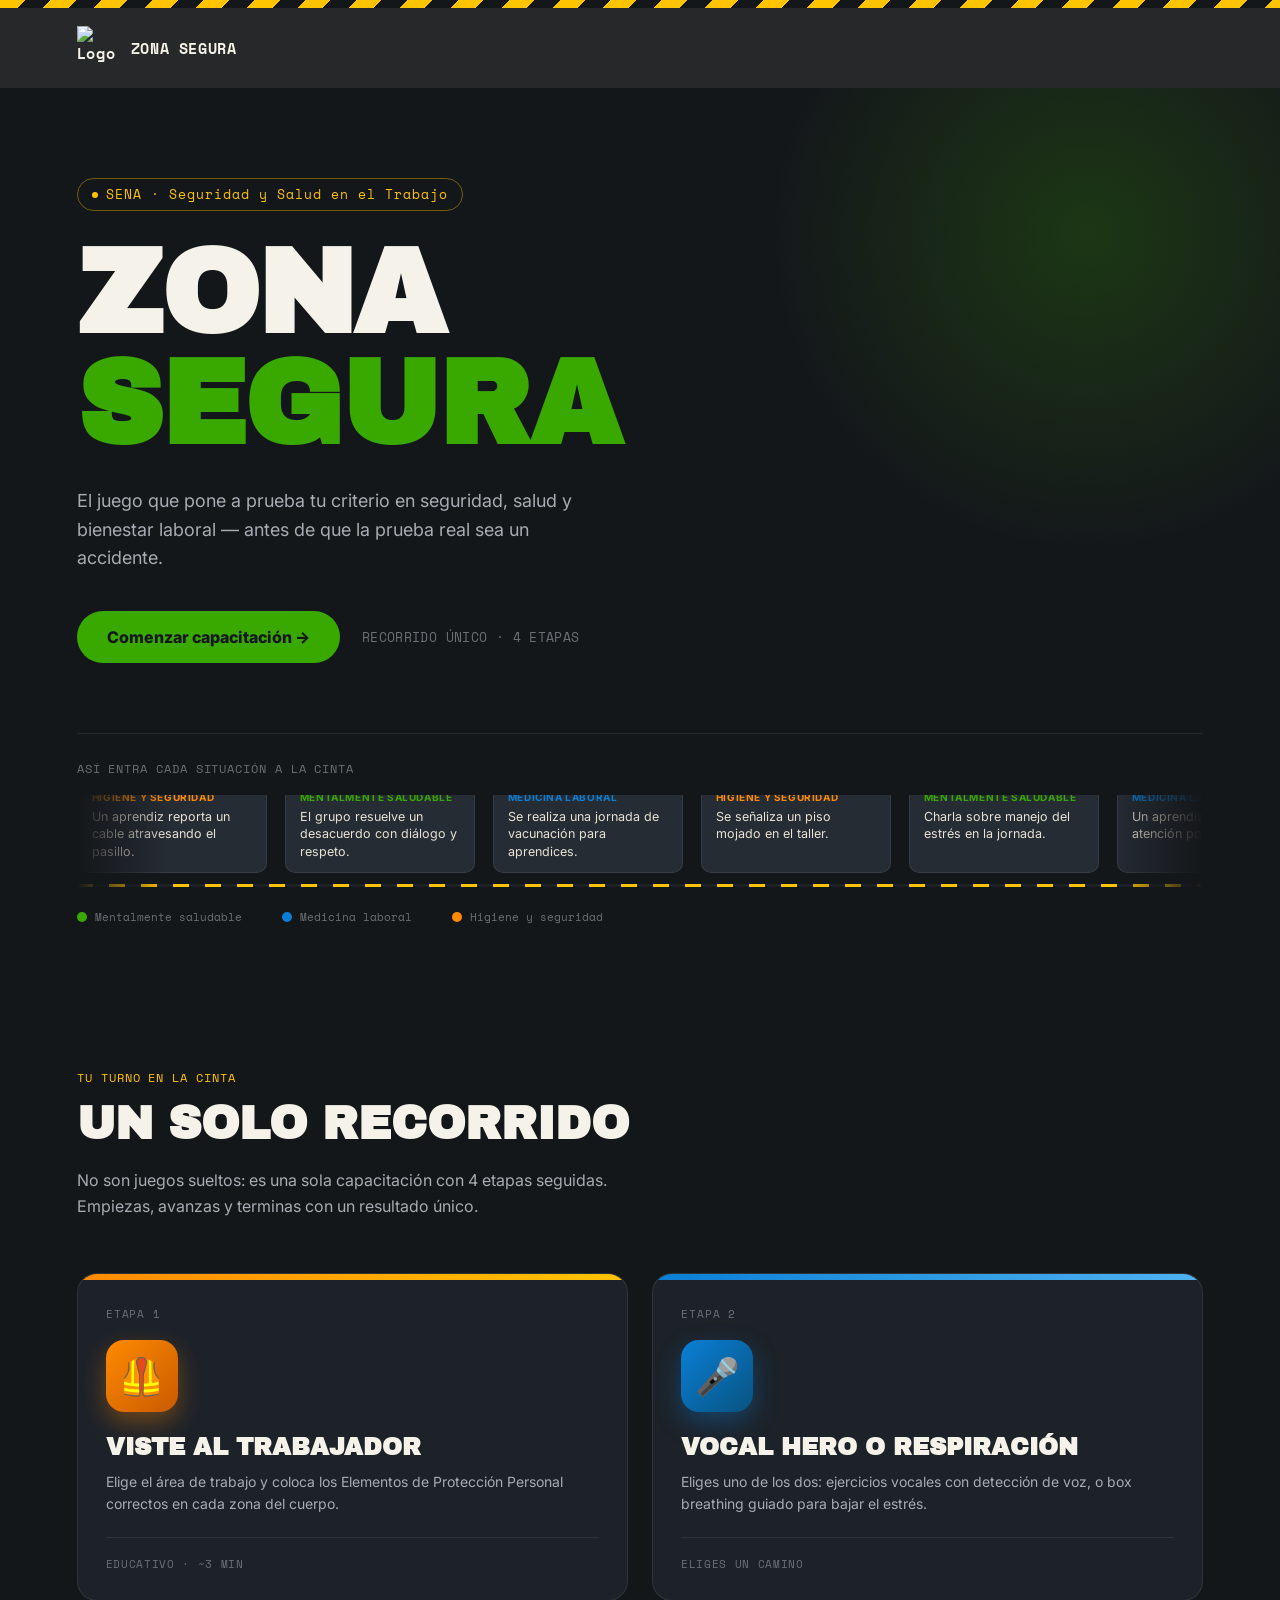
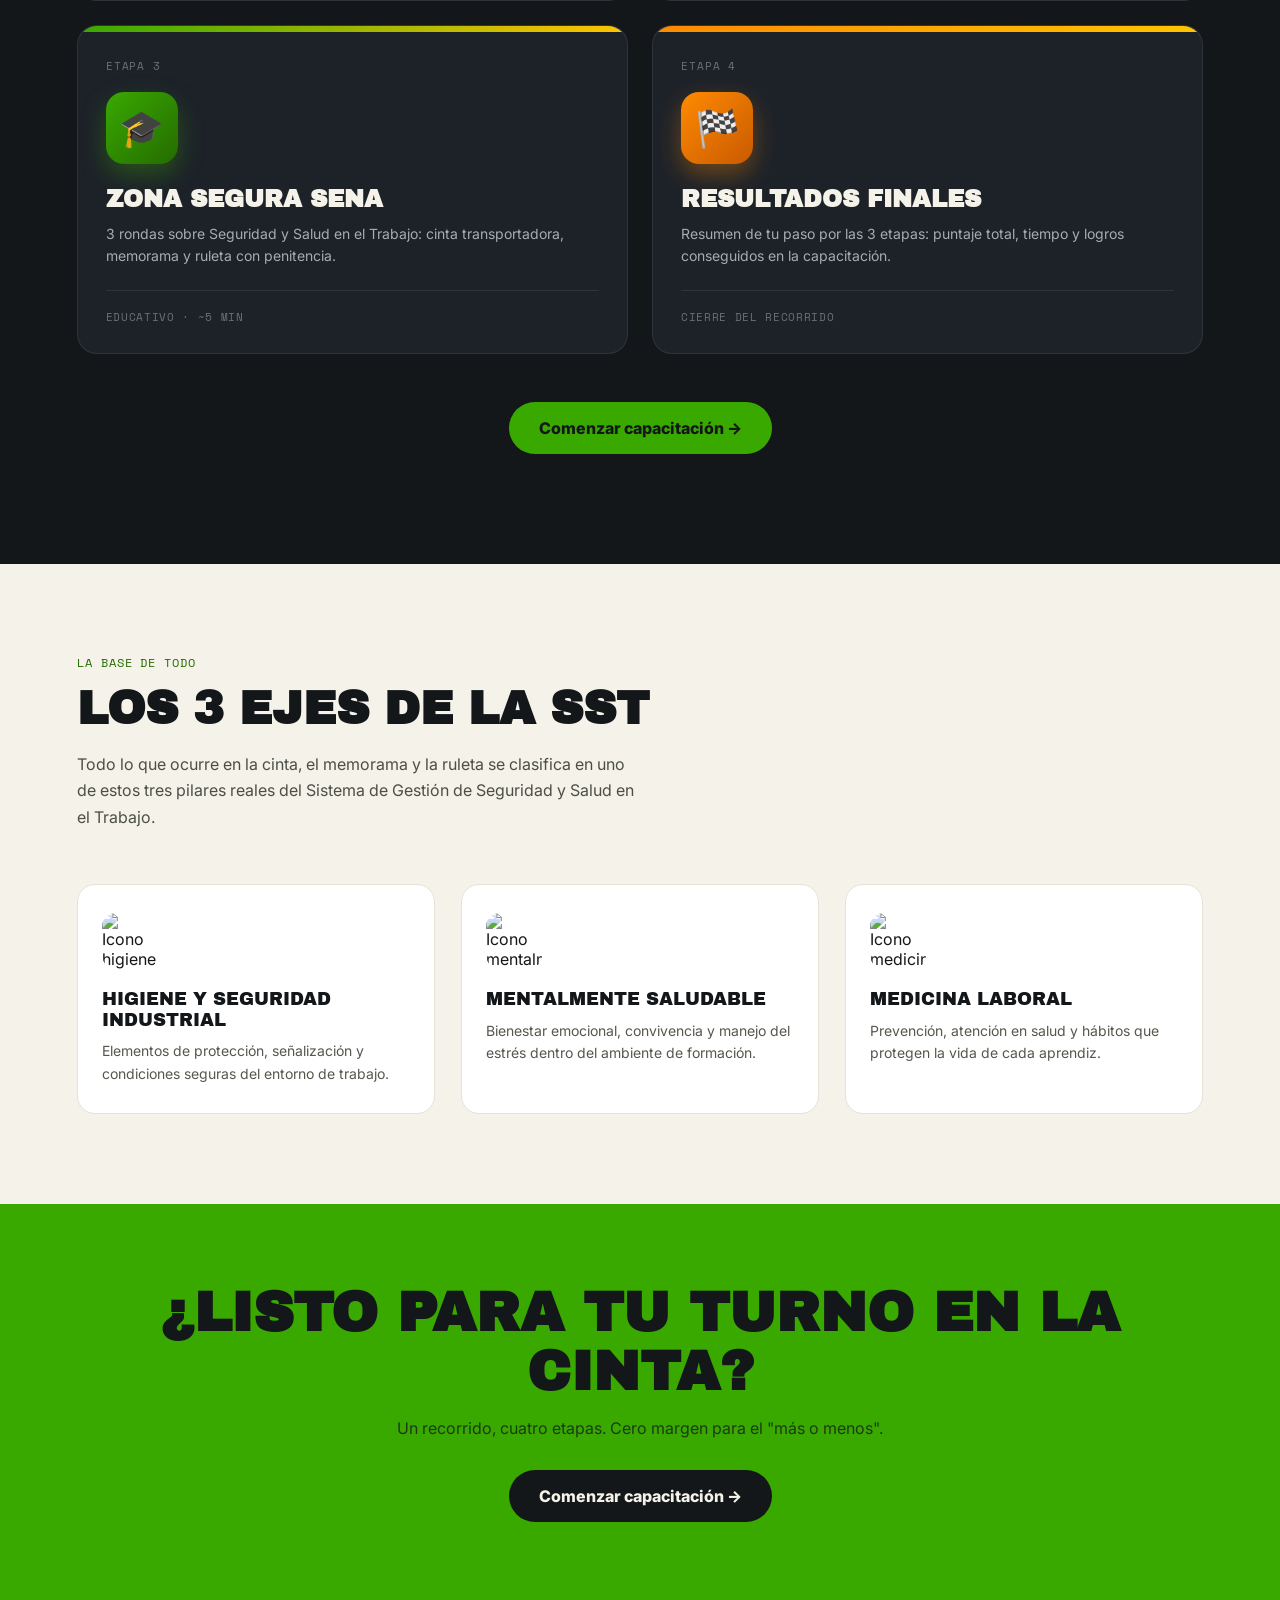
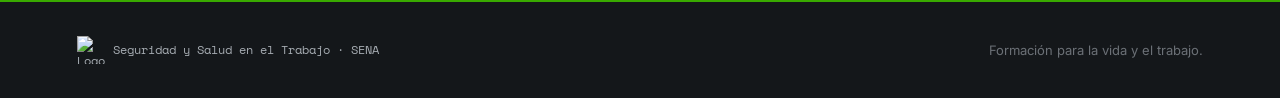
==== index.html @ eb26aae9 "feat: add hybrid SENA design system and main menu entry point" ====
<!DOCTYPE html>
<html lang="es">
<head>
<meta charset="UTF-8">
<meta name="viewport" content="width=device-width, initial-scale=1.0">
<title>Zona Segura · SENA</title>
<link rel="icon" type="image/png" href="assets/images/logo-sena.png" />
<style>
@import url('https://fonts.googleapis.com/css2?family=Archivo+Black&family=Inter:wght@400;500;600;700;800&family=Space+Mono:wght@400;700&display=swap');

:root {
  --ink: #14171A;
  --ink-2: #1D2229;
  --ink-3: #262C34;
  --paper: #F5F2E9;
  --paper-dim: #E7E2D3;
  --green: #39A900;
  --green-dark: #256B00;
  --green-light: #E9F5DC;
  --orange: #FF8A00;
  --blue: #0B7FD6;
  --yellow: #FFC400;
  --text-dim: #A6ACB2;
  --text-dim-2: #6B7076;
}

* { box-sizing: border-box; margin: 0; padding: 0; }

html { scroll-behavior: smooth; }

body {
  font-family: 'Inter', sans-serif;
  background: var(--paper);
  color: var(--ink);
  overflow-x: hidden;
}

a { color: inherit; text-decoration: none; }

.hazard-rule {
  height: 8px;
  width: 100%;
  background: repeating-linear-gradient(135deg, var(--yellow) 0 18px, var(--ink) 18px 36px);
}

/* ---------- NAV ---------- */
.nav {
  position: sticky;
  top: 0;
  z-index: 40;
  display: flex;
  align-items: center;
  justify-content: space-between;
  padding: 18px 6vw;
  background: rgba(20, 23, 26, 0.92);
  backdrop-filter: blur(6px);
}

.nav__brand {
  display: flex;
  align-items: center;
  gap: 10px;
  color: var(--paper);
  font-family: 'Space Mono', monospace;
  font-weight: 700;
  font-size: 15px;
  letter-spacing: 0.04em;
}

.nav__brand svg { width: 26px; height: 26px; flex-shrink: 0; }

.nav__logo {
  width: 44px;
  height: 44px;
  flex-shrink: 0;
  display: block;
  object-fit: contain;
  /* Logo SENA oficial sin fondo: silueta verde con texto "SENA".
     Se distingue por el contraste con el fondo oscuro del nav. */
}

.nav__cta {
  display: inline-flex;
  align-items: center;
  gap: 8px;
  background: var(--green);
  color: var(--ink);
  font-weight: 800;
  font-size: 13px;
  padding: 10px 20px;
  border-radius: 999px;
  letter-spacing: 0.02em;
  transition: transform 0.15s ease, background 0.15s ease;
}

.nav__cta:hover { transform: translateY(-1px); background: #2E9200; }

/* ---------- HERO ---------- */
.hero {
  position: relative;
  background: var(--ink);
  color: var(--paper);
  padding: 90px 6vw 0;
  overflow: hidden;
}

.hero__bg-glow {
  position: absolute;
  top: -20%;
  right: -10%;
  width: 640px;
  height: 640px;
  border-radius: 50%;
  background: radial-gradient(circle, rgba(57, 169, 0, 0.22) 0%, rgba(57, 169, 0, 0) 70%);
  pointer-events: none;
}

.hero__eyebrow {
  display: inline-flex;
  align-items: center;
  gap: 8px;
  font-family: 'Space Mono', monospace;
  font-size: 12.5px;
  letter-spacing: 0.08em;
  color: var(--yellow);
  border: 1px solid rgba(255, 196, 0, 0.4);
  padding: 6px 14px;
  border-radius: 999px;
  margin-bottom: 28px;
}

.hero__eyebrow span.dot {
  width: 6px;
  height: 6px;
  border-radius: 50%;
  background: var(--yellow);
  display: inline-block;
}

.hero__title {
  font-family: 'Archivo Black', sans-serif;
  font-size: clamp(52px, 10vw, 118px);
  line-height: 0.94;
  letter-spacing: -0.01em;
  text-transform: uppercase;
  max-width: 900px;
}

.hero__title .accent { color: var(--green); }

.hero__subtitle {
  margin-top: 26px;
  max-width: 540px;
  font-size: 18px;
  line-height: 1.6;
  color: var(--text-dim);
}

.hero__actions {
  margin-top: 38px;
  display: flex;
  align-items: center;
  gap: 22px;
  flex-wrap: wrap;
}

.btn-primary {
  display: inline-flex;
  align-items: center;
  gap: 10px;
  background: var(--green);
  color: var(--ink);
  font-weight: 800;
  font-size: 16px;
  padding: 16px 30px;
  border-radius: 999px;
  transition: transform 0.15s ease, box-shadow 0.15s ease;
}

.btn-primary:hover { transform: translateY(-2px); box-shadow: 0 12px 26px rgba(57, 169, 0, 0.35); }

.hero__meta {
  font-family: 'Space Mono', monospace;
  font-size: 12.5px;
  color: var(--text-dim-2);
  letter-spacing: 0.03em;
}

/* ---------- CINTA DEMO (elemento firma) ---------- */
.belt-demo {
  position: relative;
  margin-top: 70px;
  padding: 26px 0 0;
  border-top: 1px solid rgba(255, 255, 255, 0.08);
}

.belt-demo__label {
  font-family: 'Space Mono', monospace;
  font-size: 11.5px;
  letter-spacing: 0.08em;
  color: var(--text-dim-2);
  text-transform: uppercase;
  margin-bottom: 18px;
}

.belt-demo__track {
  position: relative;
  height: 92px;
  overflow: hidden;
  -webkit-mask-image: linear-gradient(90deg, transparent 0, #000 8%, #000 92%, transparent 100%);
  mask-image: linear-gradient(90deg, transparent 0, #000 8%, #000 92%, transparent 100%);
}

.belt-demo__rail {
  position: absolute;
  bottom: 0;
  left: 0;
  width: 100%;
  height: 3px;
  background: repeating-linear-gradient(90deg, var(--yellow) 0 16px, var(--ink-2) 16px 32px);
}

.belt-demo__items {
  display: flex;
  gap: 18px;
  position: absolute;
  bottom: 14px;
  left: 0;
  animation: belt-scroll 14s linear infinite;
}

.belt-demo__card {
  flex-shrink: 0;
  width: 190px;
  background: var(--ink-3);
  border: 1px solid rgba(255, 255, 255, 0.08);
  border-radius: 10px;
  padding: 12px 14px;
  font-size: 12.5px;
  line-height: 1.4;
  color: var(--paper-dim);
}

.belt-demo__card b { display: block; font-size: 10px; letter-spacing: 0.06em; text-transform: uppercase; margin-bottom: 4px; }
.belt-demo__card.tag-green b { color: var(--green); }
.belt-demo__card.tag-orange b { color: var(--orange); }
.belt-demo__card.tag-blue b { color: var(--blue); }

@keyframes belt-scroll {
  from { transform: translateX(0); }
  to { transform: translateX(-50%); }
}

.belt-demo__bins {
  display: flex;
  gap: 40px;
  margin-top: 22px;
  padding-bottom: 34px;
}

.belt-demo__bin {
  display: flex;
  align-items: center;
  gap: 8px;
  font-family: 'Space Mono', monospace;
  font-size: 11px;
  color: var(--text-dim-2);
}

.belt-demo__bin i {
  width: 10px;
  height: 10px;
  border-radius: 50%;
  display: inline-block;
}

.belt-demo__bin.g i { background: var(--green); }
.belt-demo__bin.o i { background: var(--orange); }
.belt-demo__bin.b i { background: var(--blue); }

@media (prefers-reduced-motion: reduce) {
  .belt-demo__items { animation: none; }
}

/* ---------- SECCIONES ---------- */
section { padding: 90px 6vw; }

.section__eyebrow {
  font-family: 'Space Mono', monospace;
  font-size: 12px;
  letter-spacing: 0.08em;
  text-transform: uppercase;
  color: var(--green-dark);
  margin-bottom: 14px;
}

.section__title {
  font-family: 'Archivo Black', sans-serif;
  font-size: clamp(30px, 4.5vw, 46px);
  line-height: 1.05;
  max-width: 720px;
  text-transform: uppercase;
}

.section__subtitle {
  margin-top: 18px;
  max-width: 560px;
  font-size: 16px;
  line-height: 1.65;
  color: #4B4F45;
}

/* ============================================
   SECCIÓN DE JUGAR — Selección de módulo
   ============================================ */
.play-section {
  background: var(--ink);
  color: var(--paper);
  padding-top: 110px;
  padding-bottom: 110px;
}

.play-section .section__eyebrow { color: var(--yellow); }
.play-section .section__title { color: var(--paper); }
.play-section .section__subtitle { color: var(--text-dim); }

.play-grid {
  margin-top: 54px;
  display: grid;
  grid-template-columns: repeat(2, minmax(0, 1fr));
  gap: 24px;
}

.play-grid .game-tile { cursor: default; }

.play-section__cta {
  margin-top: 48px;
  display: flex;
  justify-content: center;
}

.game-tile {
  position: relative;
  display: flex;
  flex-direction: column;
  background: var(--ink-2);
  border: 1px solid rgba(255, 255, 255, 0.08);
  border-radius: 20px;
  padding: 32px 28px 28px;
  text-decoration: none;
  color: inherit;
  transition: transform 0.2s ease, border-color 0.2s ease, box-shadow 0.2s ease;
  overflow: hidden;
  min-height: 320px;
}

.game-tile::before {
  content: '';
  position: absolute;
  top: 0; left: 0; right: 0;
  height: 6px;
}

.game-tile.is-primary::before { background: linear-gradient(90deg, var(--green), var(--yellow)); }
.game-tile.is-blue::before   { background: linear-gradient(90deg, var(--blue), #4FB3F0); }
.game-tile.is-orange::before { background: linear-gradient(90deg, var(--orange), var(--yellow)); }

.game-tile:hover {
  transform: translateY(-6px);
  box-shadow: 0 18px 40px rgba(0, 0, 0, 0.45);
}

.game-tile.is-primary:hover { border-color: var(--green); }
.game-tile.is-blue:hover   { border-color: var(--blue); }
.game-tile.is-orange:hover { border-color: var(--orange); }

.game-tile__num {
  font-family: 'Space Mono', monospace;
  font-size: 11px;
  color: var(--text-dim-2);
  letter-spacing: 0.08em;
  text-transform: uppercase;
}

.game-tile__icon {
  width: 72px;
  height: 72px;
  border-radius: 18px;
  display: flex;
  align-items: center;
  justify-content: center;
  font-size: 36px;
  margin: 18px 0 22px;
  box-shadow: 0 10px 24px rgba(0, 0, 0, 0.35);
}

.game-tile.is-primary .game-tile__icon {
  background: linear-gradient(135deg, var(--green), var(--green-dark));
  box-shadow: 0 10px 24px rgba(57, 169, 0, 0.35);
}

.game-tile.is-blue .game-tile__icon {
  background: linear-gradient(135deg, var(--blue), #085380);
  box-shadow: 0 10px 24px rgba(11, 127, 214, 0.35);
}

.game-tile.is-orange .game-tile__icon {
  background: linear-gradient(135deg, var(--orange), #C95A00);
  box-shadow: 0 10px 24px rgba(255, 138, 0, 0.35);
}

.game-tile__title {
  font-family: 'Archivo Black', sans-serif;
  font-size: 24px;
  text-transform: uppercase;
  line-height: 1.1;
  margin-bottom: 10px;
  color: var(--paper);
}

.game-tile__text {
  font-size: 14px;
  line-height: 1.6;
  color: var(--text-dim);
  flex: 1;
}

.game-tile__footer {
  display: flex;
  align-items: center;
  justify-content: space-between;
  margin-top: 22px;
  padding-top: 18px;
  border-top: 1px solid rgba(255, 255, 255, 0.08);
}

.game-tile__tag {
  font-family: 'Space Mono', monospace;
  font-size: 11px;
  color: var(--text-dim-2);
  letter-spacing: 0.06em;
  text-transform: uppercase;
}

.game-tile__cta {
  display: inline-flex;
  align-items: center;
  gap: 6px;
  font-family: 'Space Mono', monospace;
  font-size: 12px;
  font-weight: 700;
  letter-spacing: 0.04em;
  padding: 8px 14px;
  border-radius: 999px;
  border: 1px solid;
  transition: gap 0.15s ease, background 0.15s ease, color 0.15s ease;
}

.game-tile.is-primary .game-tile__cta { color: var(--green); border-color: var(--green); }
.game-tile.is-blue   .game-tile__cta { color: var(--blue);  border-color: var(--blue); }
.game-tile.is-orange .game-tile__cta { color: var(--orange); border-color: var(--orange); }

.game-tile.is-primary:hover .game-tile__cta { background: var(--green); color: var(--ink); gap: 10px; }
.game-tile.is-blue:hover   .game-tile__cta { background: var(--blue);  color: var(--paper); gap: 10px; }
.game-tile.is-orange:hover .game-tile__cta { background: var(--orange); color: var(--ink); gap: 10px; }

/* ---------- EJES (paper bg) ---------- */
.pillars {
  background: var(--paper);
}

.pillars__grid {
  margin-top: 54px;
  display: grid;
  grid-template-columns: repeat(3, 1fr);
  gap: 26px;
}

.pillar-card {
  background: #fff;
  border: 1px solid var(--paper-dim);
  border-radius: 18px;
  padding: 28px 24px;
  text-align: left;
}

.pillar-card img {
  width: 56px;
  height: 56px;
  border-radius: 14px;
  display: block;
  margin-bottom: 20px;
}

.pillar-card__title {
  font-family: 'Archivo Black', sans-serif;
  font-size: 18px;
  text-transform: uppercase;
  line-height: 1.15;
  margin-bottom: 10px;
}

.pillar-card__text {
  font-size: 14px;
  line-height: 1.6;
  color: #55584D;
}

/* ---------- CTA BAND ---------- */
.cta-band {
  background: var(--green);
  color: var(--ink);
  padding: 80px 6vw;
  text-align: center;
}

.cta-band__title {
  font-family: 'Archivo Black', sans-serif;
  font-size: clamp(32px, 6vw, 56px);
  text-transform: uppercase;
  line-height: 1.05;
}

.cta-band__subtitle {
  margin-top: 16px;
  font-size: 16px;
  color: rgba(20, 23, 26, 0.75);
}

.cta-band .btn-primary {
  margin-top: 32px;
  background: var(--ink);
  color: var(--paper);
}

.cta-band .btn-primary:hover { box-shadow: 0 12px 26px rgba(20, 23, 26, 0.35); }

/* ---------- FOOTER ---------- */
.footer {
  background: var(--ink);
  color: var(--text-dim-2);
  padding: 34px 6vw;
  display: flex;
  align-items: center;
  justify-content: space-between;
  font-size: 13px;
  flex-wrap: wrap;
  gap: 12px;
}

.footer__brand {
  display: flex;
  align-items: center;
  gap: 8px;
  color: var(--text-dim);
  font-family: 'Space Mono', monospace;
  font-size: 12px;
}

.footer__brand svg { width: 18px; height: 18px; }

.footer__logo {
  width: 28px;
  height: 28px;
  flex-shrink: 0;
  display: block;
  object-fit: contain;
}

/* ---------- RESPONSIVE ---------- */
@media (max-width: 880px) {
  .play-grid { grid-template-columns: 1fr; }
  .pillars__grid { grid-template-columns: 1fr; }
  .hero { padding-top: 70px; }
  section { padding: 64px 6vw; }
  .play-section { padding-top: 70px; padding-bottom: 70px; }
  .game-tile { min-height: 0; }
}
</style>
</head>
<body>

<div class="hazard-rule"></div>

<nav class="nav">
  <div class="nav__brand">
    <img src="assets/images/logo-sena.png" alt="Logo SENA" class="nav__logo" />
    ZONA SEGURA
  </div>
</nav>

<header class="hero">
  <div class="hero__bg-glow"></div>
  <span class="hero__eyebrow"><span class="dot"></span>SENA · Seguridad y Salud en el Trabajo</span>
  <h1 class="hero__title">Zona<br><span class="accent">Segura</span></h1>
  <p class="hero__subtitle">
    El juego que pone a prueba tu criterio en seguridad, salud y bienestar laboral —
    antes de que la prueba real sea un accidente.
  </p>
  <div class="hero__actions">
    <a class="btn-primary" href="games/introduccion.html">Comenzar capacitación →</a>
    <span class="hero__meta">RECORRIDO ÚNICO · 4 ETAPAS</span>
  </div>

  <div class="belt-demo">
    <p class="belt-demo__label">Así entra cada situación a la cinta</p>
    <div class="belt-demo__track">
      <div class="belt-demo__rail"></div>
      <div class="belt-demo__items">
        <div class="belt-demo__card tag-orange"><b>Higiene y seguridad</b>Un aprendiz reporta un cable atravesando el pasillo.</div>
        <div class="belt-demo__card tag-green"><b>Mentalmente saludable</b>El grupo resuelve un desacuerdo con diálogo y respeto.</div>
        <div class="belt-demo__card tag-blue"><b>Medicina laboral</b>Se realiza una jornada de vacunación para aprendices.</div>
        <div class="belt-demo__card tag-orange"><b>Higiene y seguridad</b>Se señaliza un piso mojado en el taller.</div>
        <div class="belt-demo__card tag-green"><b>Mentalmente saludable</b>Charla sobre manejo del estrés en la jornada.</div>
        <div class="belt-demo__card tag-blue"><b>Medicina laboral</b>Un aprendiz recibe atención por un malestar.</div>
        <div class="belt-demo__card tag-orange"><b>Higiene y seguridad</b>Un aprendiz reporta un cable atravesando el pasillo.</div>
        <div class="belt-demo__card tag-green"><b>Mentalmente saludable</b>El grupo resuelve un desacuerdo con diálogo y respeto.</div>
        <div class="belt-demo__card tag-blue"><b>Medicina laboral</b>Se realiza una jornada de vacunación para aprendices.</div>
        <div class="belt-demo__card tag-orange"><b>Higiene y seguridad</b>Se señaliza un piso mojado en el taller.</div>
        <div class="belt-demo__card tag-green"><b>Mentalmente saludable</b>Charla sobre manejo del estrés en la jornada.</div>
        <div class="belt-demo__card tag-blue"><b>Medicina laboral</b>Un aprendiz recibe atención por un malestar.</div>
      </div>
    </div>
    <div class="belt-demo__bins">
      <span class="belt-demo__bin g"><i></i>Mentalmente saludable</span>
      <span class="belt-demo__bin b"><i></i>Medicina laboral</span>
      <span class="belt-demo__bin o"><i></i>Higiene y seguridad</span>
    </div>
  </div>
</header>

<!-- ============================================
     SECCIÓN DE JUGAR — Selección de módulo
     ============================================ -->
<section class="play-section" id="jugar">
  <p class="section__eyebrow">Tu turno en la cinta</p>
  <h2 class="section__title">Un solo recorrido</h2>
  <p class="section__subtitle">
    No son juegos sueltos: es una sola capacitación con 4 etapas seguidas. Empiezas, avanzas y terminas con un resultado único.
  </p>

  <div class="play-grid">
    <div class="game-tile is-orange">
      <span class="game-tile__num">ETAPA 1</span>
      <div class="game-tile__icon" aria-hidden="true">🦺</div>
      <h3 class="game-tile__title">Viste al Trabajador</h3>
      <p class="game-tile__text">Elige el área de trabajo y coloca los Elementos de Protección Personal correctos en cada zona del cuerpo.</p>
      <div class="game-tile__footer">
        <span class="game-tile__tag">Educativo · ~3 min</span>
      </div>
    </div>

    <div class="game-tile is-blue">
      <span class="game-tile__num">ETAPA 2</span>
      <div class="game-tile__icon" aria-hidden="true">🎤</div>
      <h3 class="game-tile__title">Vocal Hero o Respiración</h3>
      <p class="game-tile__text">Eliges uno de los dos: ejercicios vocales con detección de voz, o box breathing guiado para bajar el estrés.</p>
      <div class="game-tile__footer">
        <span class="game-tile__tag">Eliges un camino</span>
      </div>
    </div>

    <div class="game-tile is-primary">
      <span class="game-tile__num">ETAPA 3</span>
      <div class="game-tile__icon" aria-hidden="true">🎓</div>
      <h3 class="game-tile__title">Zona Segura SENA</h3>
      <p class="game-tile__text">3 rondas sobre Seguridad y Salud en el Trabajo: cinta transportadora, memorama y ruleta con penitencia.</p>
      <div class="game-tile__footer">
        <span class="game-tile__tag">Educativo · ~5 min</span>
      </div>
    </div>

    <div class="game-tile is-orange">
      <span class="game-tile__num">ETAPA 4</span>
      <div class="game-tile__icon" aria-hidden="true">🏁</div>
      <h3 class="game-tile__title">Resultados finales</h3>
      <p class="game-tile__text">Resumen de tu paso por las 3 etapas: puntaje total, tiempo y logros conseguidos en la capacitación.</p>
      <div class="game-tile__footer">
        <span class="game-tile__tag">Cierre del recorrido</span>
      </div>
    </div>
  </div>

  <div class="play-section__cta">
    <a class="btn-primary" href="games/introduccion.html">Comenzar capacitación →</a>
  </div>
</section>

<section class="pillars">
  <p class="section__eyebrow">La base de todo</p>
  <h2 class="section__title">Los 3 ejes de la SST</h2>
  <p class="section__subtitle">Todo lo que ocurre en la cinta, el memorama y la ruleta se clasifica en uno de estos tres pilares reales del Sistema de Gestión de Seguridad y Salud en el Trabajo.</p>

  <div class="pillars__grid">
    <div class="pillar-card">
      <img src="assets/images/eje-higiene.png" alt="Icono higiene y seguridad industrial" />
      <p class="pillar-card__title">Higiene y seguridad industrial</p>
      <p class="pillar-card__text">Elementos de protección, señalización y condiciones seguras del entorno de trabajo.</p>
    </div>
    <div class="pillar-card">
      <img src="assets/images/eje-mental.png" alt="Icono mentalmente saludable" />
      <p class="pillar-card__title">Mentalmente saludable</p>
      <p class="pillar-card__text">Bienestar emocional, convivencia y manejo del estrés dentro del ambiente de formación.</p>
    </div>
    <div class="pillar-card">
      <img src="assets/images/eje-medicina.png" alt="Icono medicina laboral" />
      <p class="pillar-card__title">Medicina laboral</p>
      <p class="pillar-card__text">Prevención, atención en salud y hábitos que protegen la vida de cada aprendiz.</p>
    </div>
  </div>
</section>

<section class="cta-band">
  <h2 class="cta-band__title">¿Listo para tu turno en la cinta?</h2>
  <p class="cta-band__subtitle">Un recorrido, cuatro etapas. Cero margen para el "más o menos".</p>
  <a class="btn-primary" href="games/introduccion.html">Comenzar capacitación →</a>
</section>

<footer class="footer">
  <span class="footer__brand">
    <img src="assets/images/logo-sena.png" alt="Logo SENA" class="footer__logo" />
    Seguridad y Salud en el Trabajo · SENA
  </span>
  <span>Formación para la vida y el trabajo.</span>
</footer>

</body>
</html>
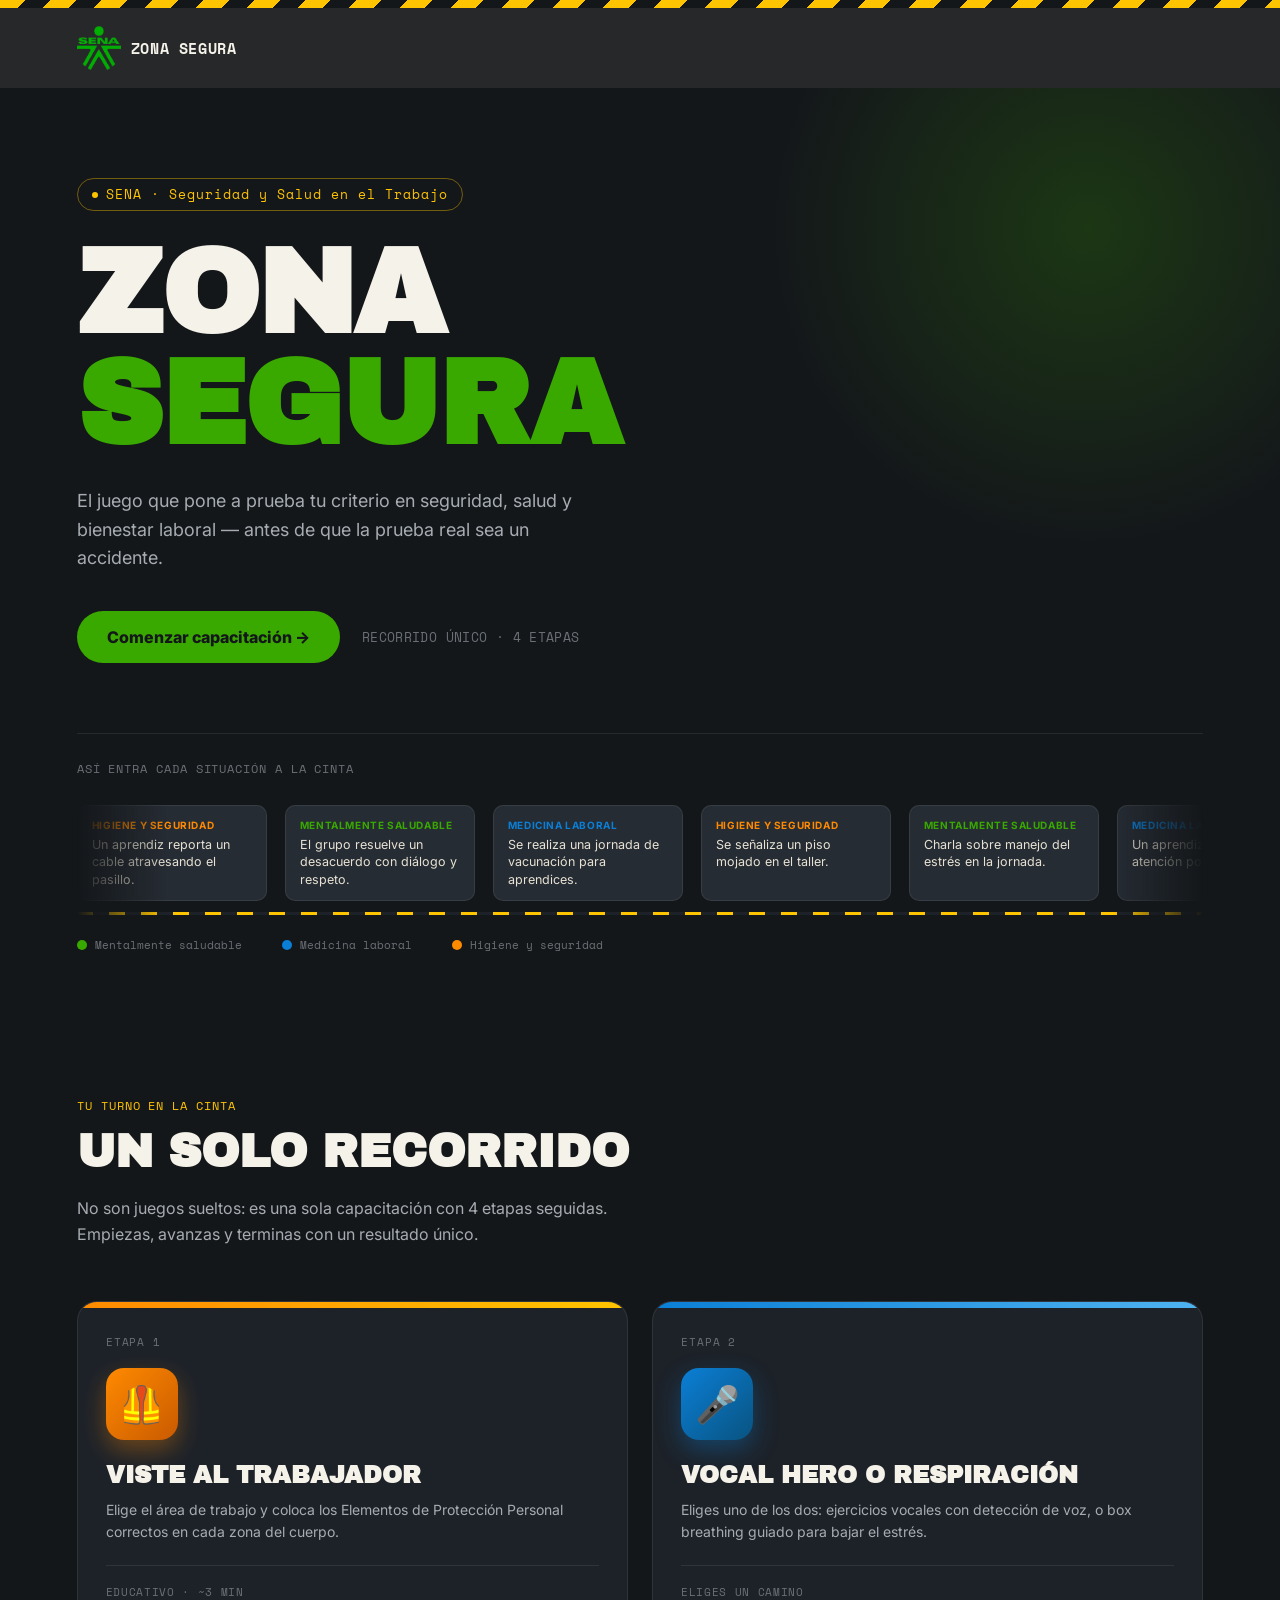
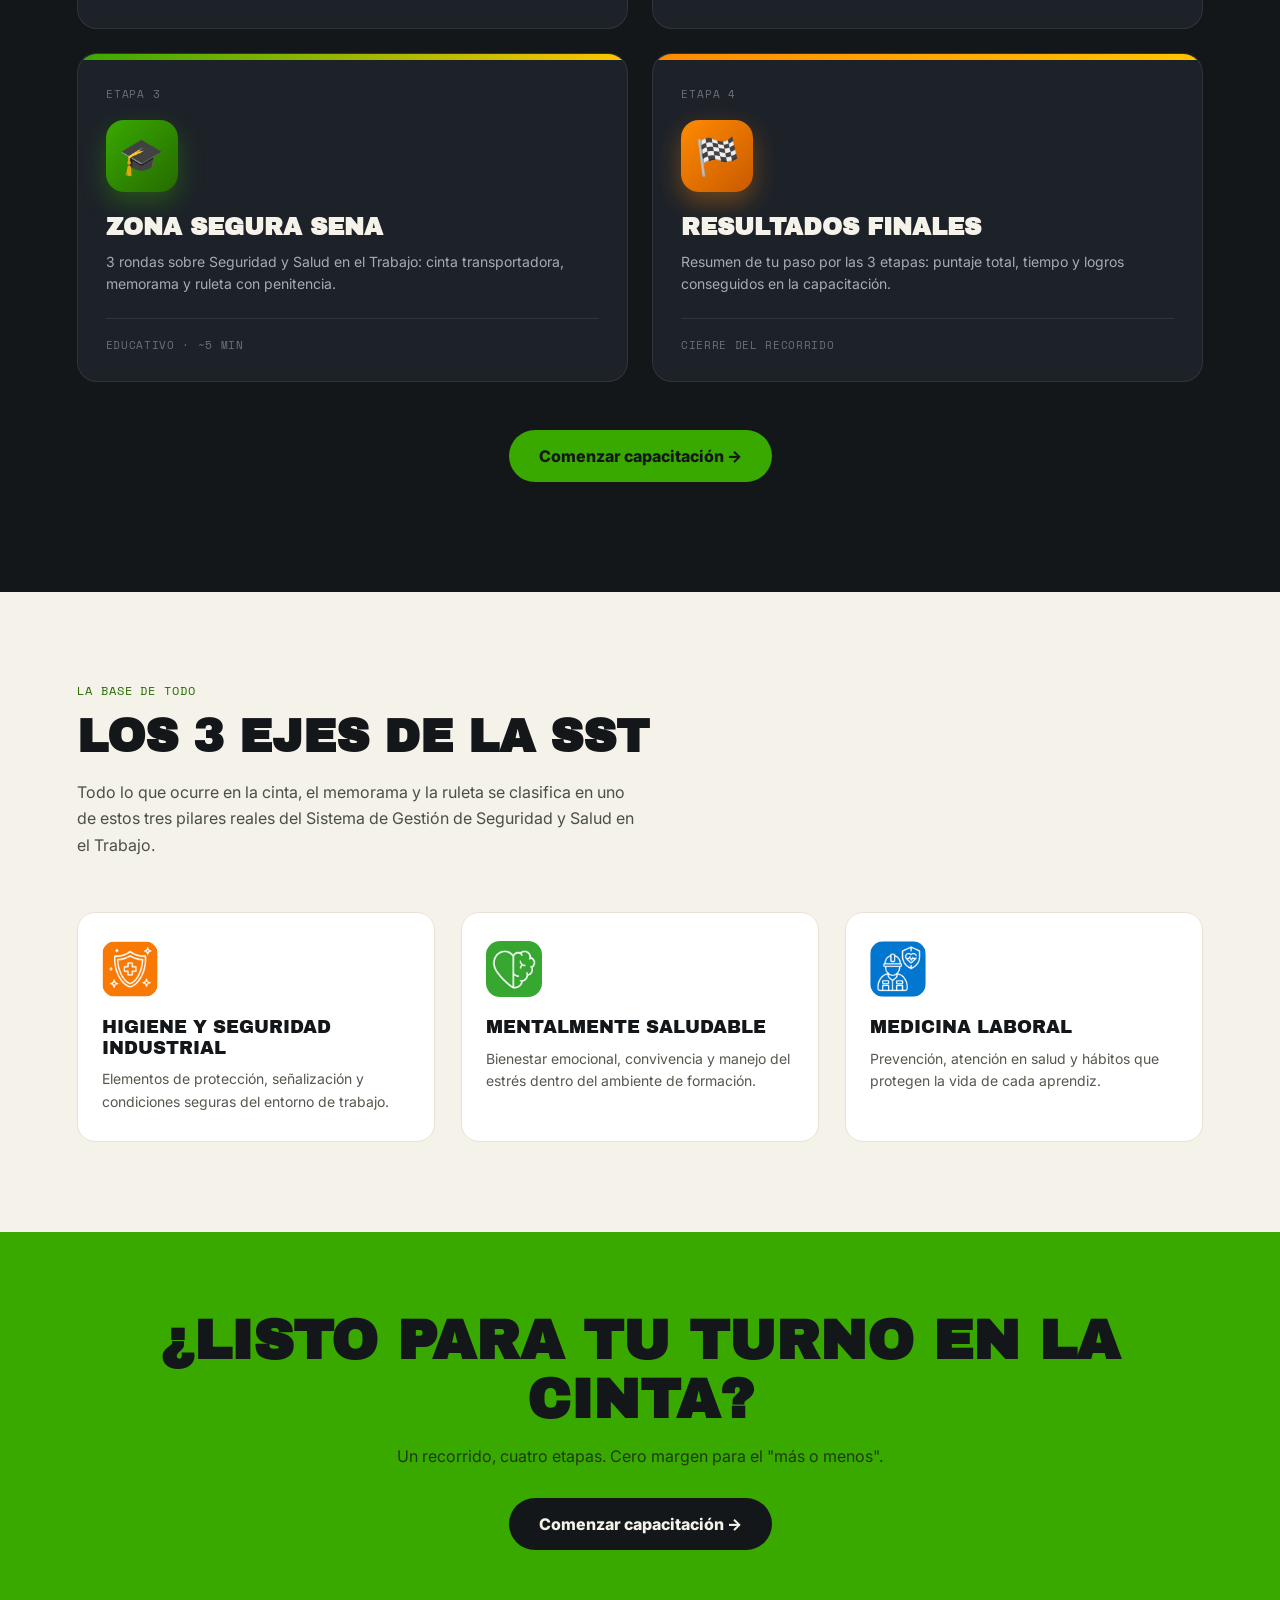
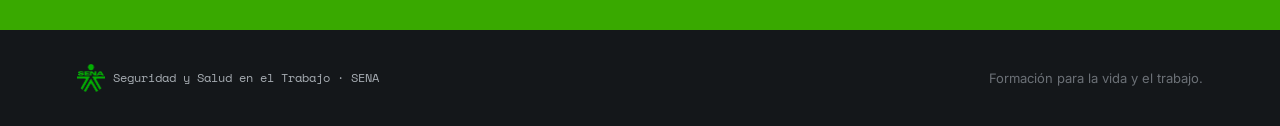
==== commit 00f3a2d8: "fix: prevent belt-demo cards from clipping at top The .belt-demo__track was 92px tall with overflow:" ====
--- a/index.html
+++ b/index.html
@@ -205,7 +205,7 @@
 
 .belt-demo__track {
   position: relative;
-  height: 92px;
+  height: 120px;
   overflow: hidden;
   -webkit-mask-image: linear-gradient(90deg, transparent 0, #000 8%, #000 92%, transparent 100%);
   mask-image: linear-gradient(90deg, transparent 0, #000 8%, #000 92%, transparent 100%);
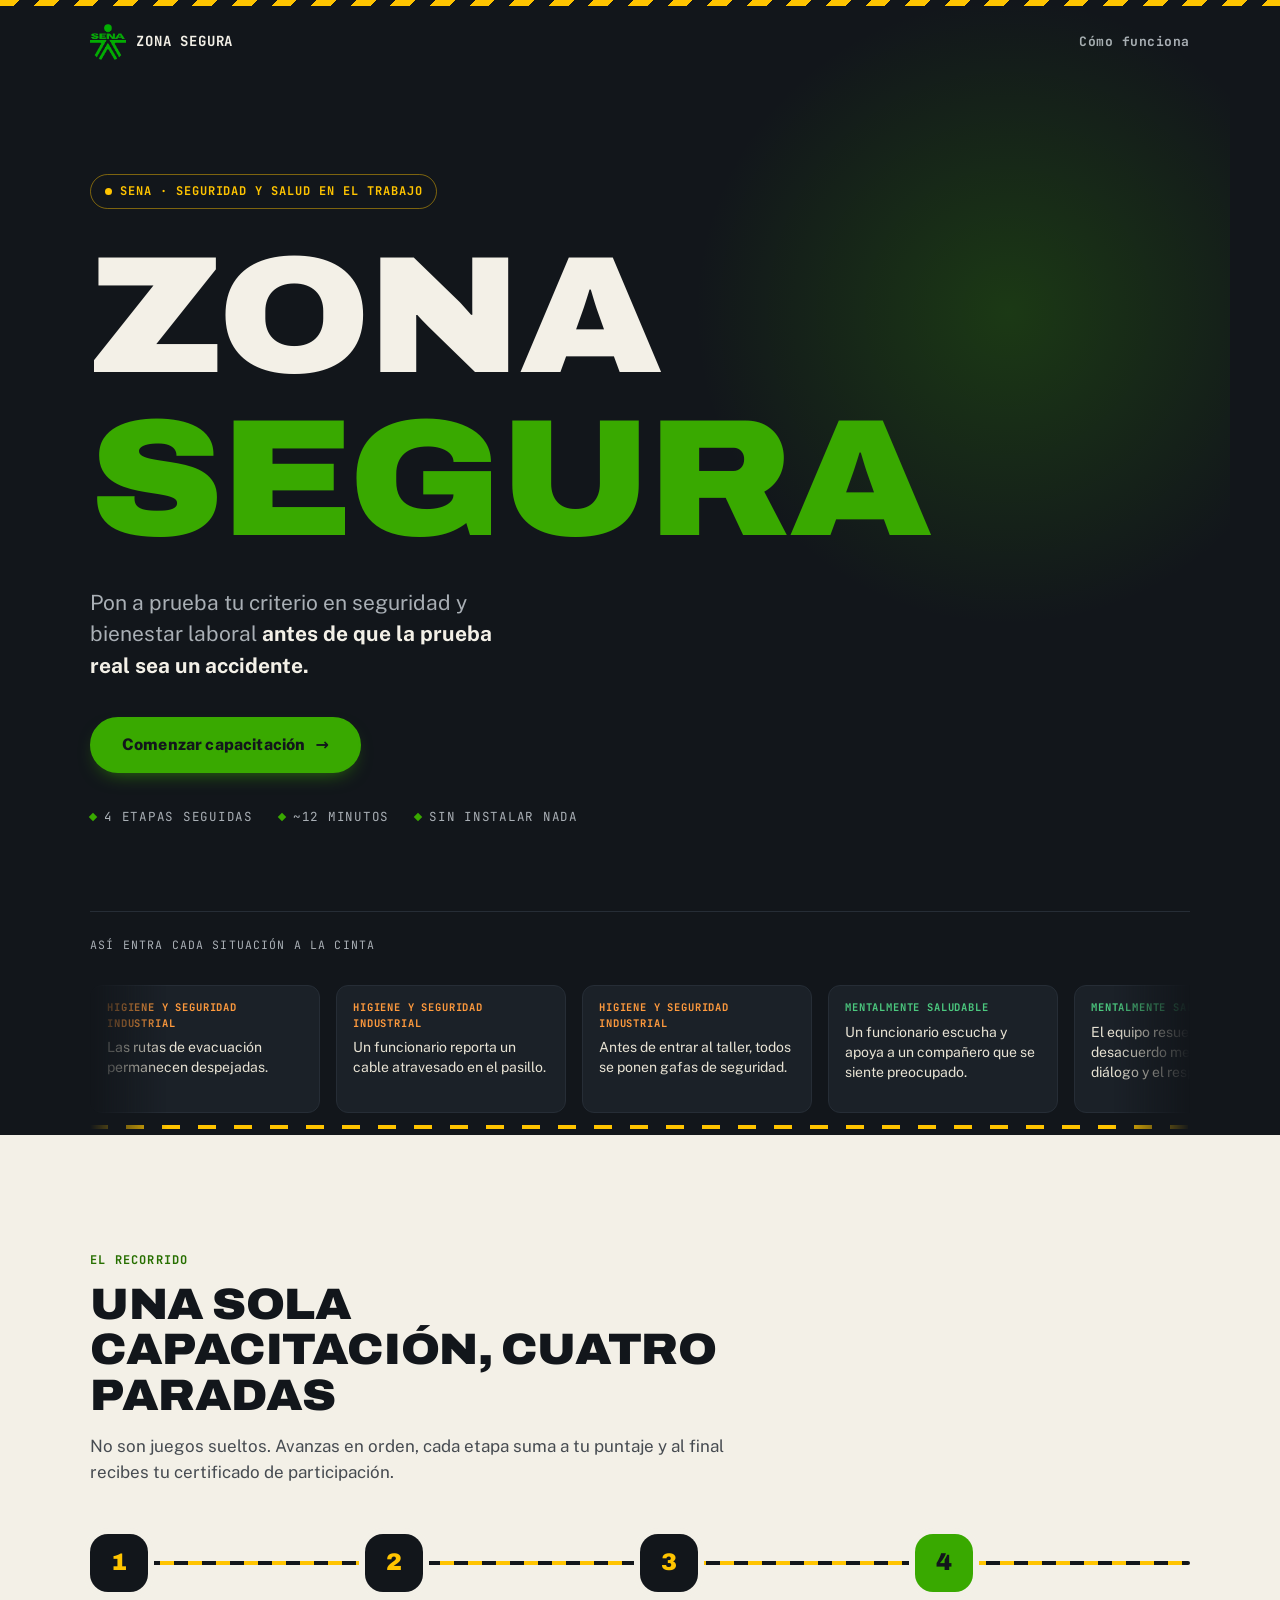
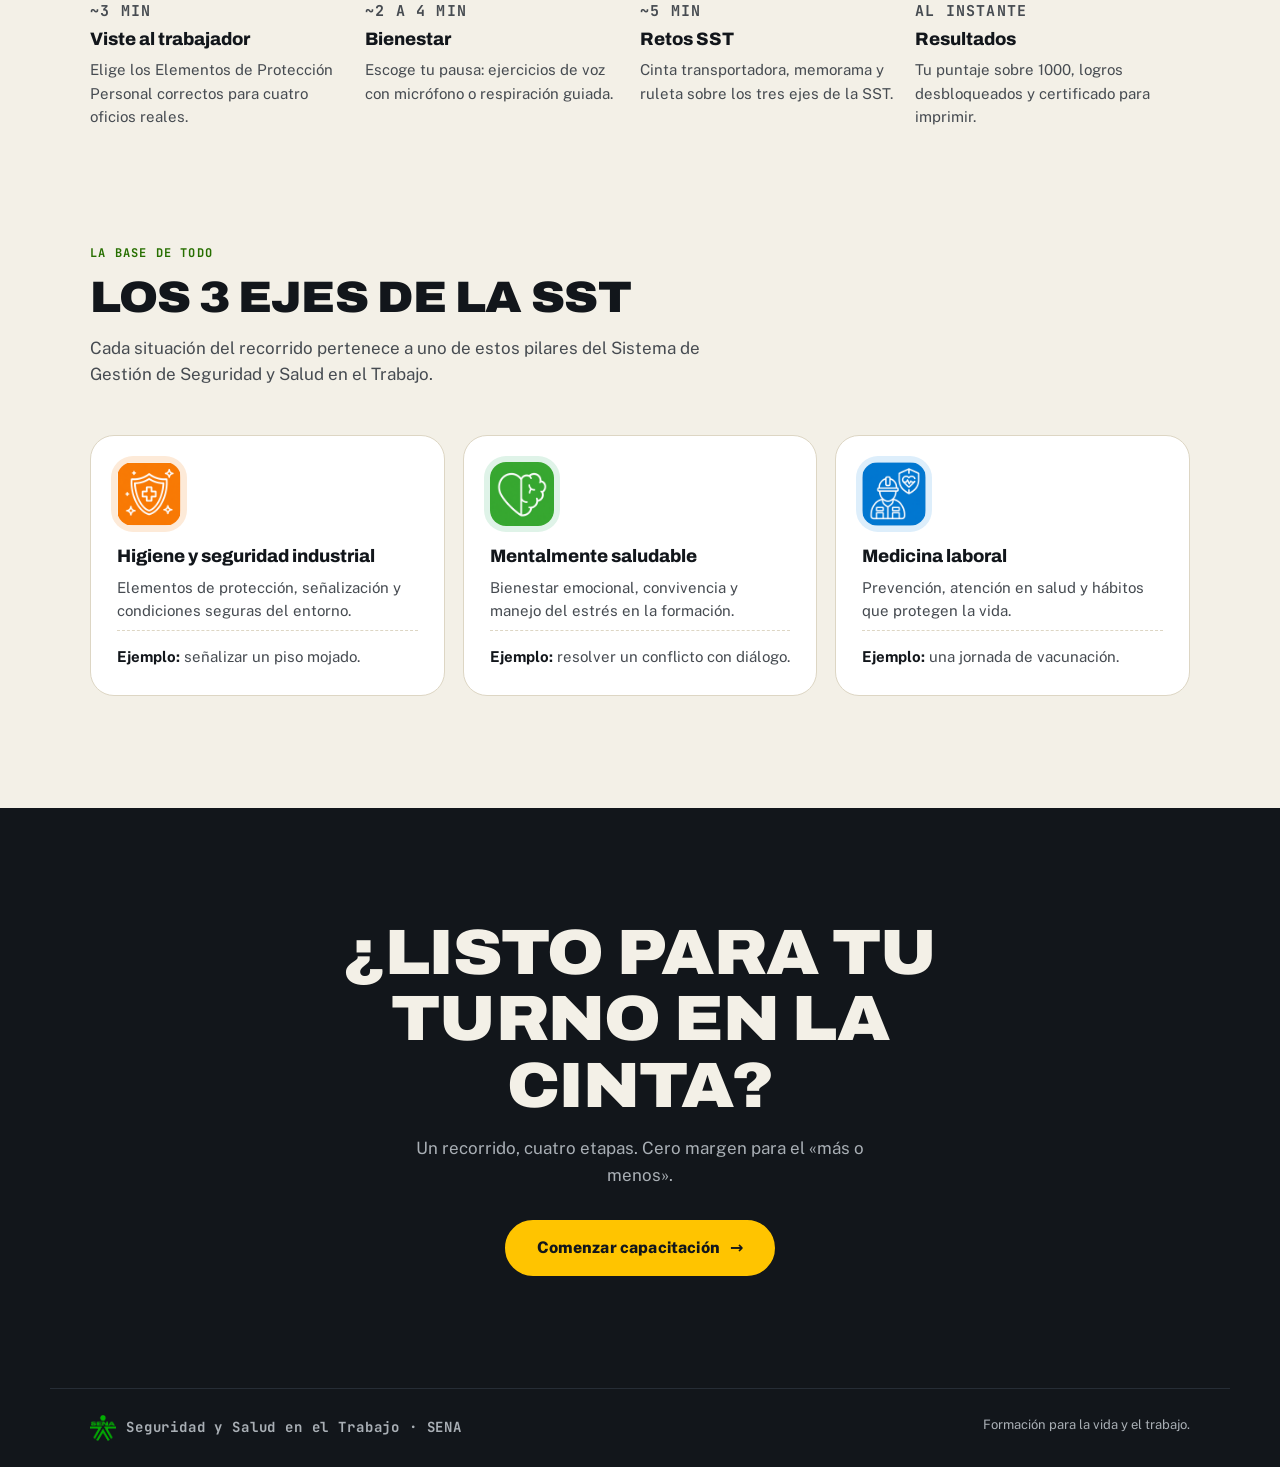
==== commit 0adde8ff: "feat: rediseño completo de la interfaz y la lógica del recorrido Sistema de diseño único, estado cen" ====
--- a/index.html
+++ b/index.html
@@ -1,728 +1,134 @@
 <!DOCTYPE html>
-<html lang="es">
+<html lang="es" data-base="">
 <head>
-<meta charset="UTF-8">
-<meta name="viewport" content="width=device-width, initial-scale=1.0">
-<title>Zona Segura · SENA</title>
-<link rel="icon" type="image/png" href="assets/images/logo-sena.png" />
-<style>
-@import url('https://fonts.googleapis.com/css2?family=Archivo+Black&family=Inter:wght@400;500;600;700;800&family=Space+Mono:wght@400;700&display=swap');
+  <meta charset="UTF-8">
+  <meta name="viewport" content="width=device-width, initial-scale=1">
+  <title>Zona Segura · Capacitación SST del SENA</title>
+  <meta name="description" content="Recorrido interactivo de Seguridad y Salud en el Trabajo: viste al trabajador con su EPP, cuida tu voz o tu respiración y supera los retos SST del SENA.">
+  <meta name="theme-color" content="#12161b">
+  <meta property="og:title" content="Zona Segura · Capacitación SST del SENA">
+  <meta property="og:description" content="Un recorrido de 4 etapas para aprender Seguridad y Salud en el Trabajo jugando.">
+  <link rel="icon" type="image/png" href="assets/images/logo-sena.png">
+  <link rel="preconnect" href="https://fonts.googleapis.com">
+  <link rel="preconnect" href="https://fonts.gstatic.com" crossorigin>
+  <link rel="stylesheet" href="https://fonts.googleapis.com/css2?family=Archivo:wdth,wght@100..125,700..900&family=JetBrains+Mono:wght@500;700&family=Public+Sans:wght@400;600;700;800&display=swap">
+  <link rel="stylesheet" href="css/app.css">
+  <link rel="stylesheet" href="css/home.css">
+</head>
+<body class="home">
+  <a class="skip-link" href="#main">Saltar al contenido</a>
+  <div class="hazard" aria-hidden="true"></div>
 
-:root {
-  --ink: #14171A;
-  --ink-2: #1D2229;
-  --ink-3: #262C34;
-  --paper: #F5F2E9;
-  --paper-dim: #E7E2D3;
-  --green: #39A900;
-  --green-dark: #256B00;
-  --green-light: #E9F5DC;
-  --orange: #FF8A00;
-  --blue: #0B7FD6;
-  --yellow: #FFC400;
-  --text-dim: #A6ACB2;
-  --text-dim-2: #6B7076;
-}
+  <nav class="home-nav" aria-label="Principal">
+    <span class="brand"><img src="assets/images/logo-sena.png" alt="SENA"><span>ZONA SEGURA</span></span>
+    <a class="home-nav__link" href="#recorrido">Cómo funciona</a>
+  </nav>
 
-* { box-sizing: border-box; margin: 0; padding: 0; }
+  <main id="main">
+    <header class="hero">
+      <span class="hero__tag">SENA · SEGURIDAD Y SALUD EN EL TRABAJO</span>
+      <h1 class="display hero__title">Zona <em>Segura</em></h1>
+      <p class="hero__lead">Pon a prueba tu criterio en seguridad y bienestar laboral <strong>antes de que la prueba real sea un accidente.</strong></p>
 
-html { scroll-behavior: smooth; }
+      <div class="hero__actions" id="hero-actions">
+        <a class="btn btn--primary btn--lg" href="games/introduccion.html" id="cta-main">Comenzar capacitación <span aria-hidden="true">→</span></a>
+        <button class="btn btn--ghost" type="button" id="cta-reset" hidden>Empezar con otra persona</button>
+      </div>
+      <p class="hero__resume" id="hero-resume" hidden></p>
 
-body {
-  font-family: 'Inter', sans-serif;
-  background: var(--paper);
-  color: var(--ink);
-  overflow-x: hidden;
-}
+      <ul class="hero__facts">
+        <li>4 ETAPAS SEGUIDAS</li>
+        <li>~12 MINUTOS</li>
+        <li>SIN INSTALAR NADA</li>
+      </ul>
 
-a { color: inherit; text-decoration: none; }
+      <div class="belt" aria-hidden="true">
+        <p class="belt__label">Así entra cada situación a la cinta</p>
+        <div class="belt__track"><div class="belt__items" id="belt-items"></div></div>
+      </div>
+    </header>
 
-.hazard-rule {
-  height: 8px;
-  width: 100%;
-  background: repeating-linear-gradient(135deg, var(--yellow) 0 18px, var(--ink) 18px 36px);
-}
+    <div class="band">
+      <section class="section" id="recorrido" aria-labelledby="recorrido-title">
+        <div class="section__head">
+          <span class="eyebrow">El recorrido</span>
+          <h2 class="h1" id="recorrido-title">Una sola capacitación, cuatro paradas</h2>
+          <p>No son juegos sueltos. Avanzas en orden, cada etapa suma a tu puntaje y al final recibes tu certificado de participación.</p>
+        </div>
 
-/* ---------- NAV ---------- */
-.nav {
-  position: sticky;
-  top: 0;
-  z-index: 40;
-  display: flex;
-  align-items: center;
-  justify-content: space-between;
-  padding: 18px 6vw;
-  background: rgba(20, 23, 26, 0.92);
-  backdrop-filter: blur(6px);
-}
+        <ol class="route">
+          <li class="route__step">
+            <span class="route__num">1</span>
+            <p class="route__time">~3 min</p>
+            <h3 class="h3">Viste al trabajador</h3>
+            <p>Elige los Elementos de Protección Personal correctos para cuatro oficios reales.</p>
+          </li>
+          <li class="route__step">
+            <span class="route__num">2</span>
+            <p class="route__time">~2 a 4 min</p>
+            <h3 class="h3">Bienestar</h3>
+            <p>Escoge tu pausa: ejercicios de voz con micrófono o respiración guiada.</p>
+          </li>
+          <li class="route__step">
+            <span class="route__num">3</span>
+            <p class="route__time">~5 min</p>
+            <h3 class="h3">Retos SST</h3>
+            <p>Cinta transportadora, memorama y ruleta sobre los tres ejes de la SST.</p>
+          </li>
+          <li class="route__step">
+            <span class="route__num">4</span>
+            <p class="route__time">al instante</p>
+            <h3 class="h3">Resultados</h3>
+            <p>Tu puntaje sobre 1000, logros desbloqueados y certificado para imprimir.</p>
+          </li>
+        </ol>
+      </section>
 
-.nav__brand {
-  display: flex;
-  align-items: center;
-  gap: 10px;
-  color: var(--paper);
-  font-family: 'Space Mono', monospace;
-  font-weight: 700;
-  font-size: 15px;
-  letter-spacing: 0.04em;
-}
-
-.nav__brand svg { width: 26px; height: 26px; flex-shrink: 0; }
-
-.nav__logo {
-  width: 44px;
-  height: 44px;
-  flex-shrink: 0;
-  display: block;
-  object-fit: contain;
-  /* Logo SENA oficial sin fondo: silueta verde con texto "SENA".
-     Se distingue por el contraste con el fondo oscuro del nav. */
-}
-
-.nav__cta {
-  display: inline-flex;
-  align-items: center;
-  gap: 8px;
-  background: var(--green);
-  color: var(--ink);
-  font-weight: 800;
-  font-size: 13px;
-  padding: 10px 20px;
-  border-radius: 999px;
-  letter-spacing: 0.02em;
-  transition: transform 0.15s ease, background 0.15s ease;
-}
-
-.nav__cta:hover { transform: translateY(-1px); background: #2E9200; }
-
-/* ---------- HERO ---------- */
-.hero {
-  position: relative;
-  background: var(--ink);
-  color: var(--paper);
-  padding: 90px 6vw 0;
-  overflow: hidden;
-}
-
-.hero__bg-glow {
-  position: absolute;
-  top: -20%;
-  right: -10%;
-  width: 640px;
-  height: 640px;
-  border-radius: 50%;
-  background: radial-gradient(circle, rgba(57, 169, 0, 0.22) 0%, rgba(57, 169, 0, 0) 70%);
-  pointer-events: none;
-}
-
-.hero__eyebrow {
-  display: inline-flex;
-  align-items: center;
-  gap: 8px;
-  font-family: 'Space Mono', monospace;
-  font-size: 12.5px;
-  letter-spacing: 0.08em;
-  color: var(--yellow);
-  border: 1px solid rgba(255, 196, 0, 0.4);
-  padding: 6px 14px;
-  border-radius: 999px;
-  margin-bottom: 28px;
-}
-
-.hero__eyebrow span.dot {
-  width: 6px;
-  height: 6px;
-  border-radius: 50%;
-  background: var(--yellow);
-  display: inline-block;
-}
-
-.hero__title {
-  font-family: 'Archivo Black', sans-serif;
-  font-size: clamp(52px, 10vw, 118px);
-  line-height: 0.94;
-  letter-spacing: -0.01em;
-  text-transform: uppercase;
-  max-width: 900px;
-}
-
-.hero__title .accent { color: var(--green); }
-
-.hero__subtitle {
-  margin-top: 26px;
-  max-width: 540px;
-  font-size: 18px;
-  line-height: 1.6;
-  color: var(--text-dim);
-}
-
-.hero__actions {
-  margin-top: 38px;
-  display: flex;
-  align-items: center;
-  gap: 22px;
-  flex-wrap: wrap;
-}
-
-.btn-primary {
-  display: inline-flex;
-  align-items: center;
-  gap: 10px;
-  background: var(--green);
-  color: var(--ink);
-  font-weight: 800;
-  font-size: 16px;
-  padding: 16px 30px;
-  border-radius: 999px;
-  transition: transform 0.15s ease, box-shadow 0.15s ease;
-}
-
-.btn-primary:hover { transform: translateY(-2px); box-shadow: 0 12px 26px rgba(57, 169, 0, 0.35); }
-
-.hero__meta {
-  font-family: 'Space Mono', monospace;
-  font-size: 12.5px;
-  color: var(--text-dim-2);
-  letter-spacing: 0.03em;
-}
-
-/* ---------- CINTA DEMO (elemento firma) ---------- */
-.belt-demo {
-  position: relative;
-  margin-top: 70px;
-  padding: 26px 0 0;
-  border-top: 1px solid rgba(255, 255, 255, 0.08);
-}
-
-.belt-demo__label {
-  font-family: 'Space Mono', monospace;
-  font-size: 11.5px;
-  letter-spacing: 0.08em;
-  color: var(--text-dim-2);
-  text-transform: uppercase;
-  margin-bottom: 18px;
-}
-
-.belt-demo__track {
-  position: relative;
-  height: 120px;
-  overflow: hidden;
-  -webkit-mask-image: linear-gradient(90deg, transparent 0, #000 8%, #000 92%, transparent 100%);
-  mask-image: linear-gradient(90deg, transparent 0, #000 8%, #000 92%, transparent 100%);
-}
-
-.belt-demo__rail {
-  position: absolute;
-  bottom: 0;
-  left: 0;
-  width: 100%;
-  height: 3px;
-  background: repeating-linear-gradient(90deg, var(--yellow) 0 16px, var(--ink-2) 16px 32px);
-}
-
-.belt-demo__items {
-  display: flex;
-  gap: 18px;
-  position: absolute;
-  bottom: 14px;
-  left: 0;
-  animation: belt-scroll 14s linear infinite;
-}
-
-.belt-demo__card {
-  flex-shrink: 0;
-  width: 190px;
-  background: var(--ink-3);
-  border: 1px solid rgba(255, 255, 255, 0.08);
-  border-radius: 10px;
-  padding: 12px 14px;
-  font-size: 12.5px;
-  line-height: 1.4;
-  color: var(--paper-dim);
-}
-
-.belt-demo__card b { display: block; font-size: 10px; letter-spacing: 0.06em; text-transform: uppercase; margin-bottom: 4px; }
-.belt-demo__card.tag-green b { color: var(--green); }
-.belt-demo__card.tag-orange b { color: var(--orange); }
-.belt-demo__card.tag-blue b { color: var(--blue); }
-
-@keyframes belt-scroll {
-  from { transform: translateX(0); }
-  to { transform: translateX(-50%); }
-}
-
-.belt-demo__bins {
-  display: flex;
-  gap: 40px;
-  margin-top: 22px;
-  padding-bottom: 34px;
-}
-
-.belt-demo__bin {
-  display: flex;
-  align-items: center;
-  gap: 8px;
-  font-family: 'Space Mono', monospace;
-  font-size: 11px;
-  color: var(--text-dim-2);
-}
-
-.belt-demo__bin i {
-  width: 10px;
-  height: 10px;
-  border-radius: 50%;
-  display: inline-block;
-}
-
-.belt-demo__bin.g i { background: var(--green); }
-.belt-demo__bin.o i { background: var(--orange); }
-.belt-demo__bin.b i { background: var(--blue); }
-
-@media (prefers-reduced-motion: reduce) {
-  .belt-demo__items { animation: none; }
-}
-
-/* ---------- SECCIONES ---------- */
-section { padding: 90px 6vw; }
-
-.section__eyebrow {
-  font-family: 'Space Mono', monospace;
-  font-size: 12px;
-  letter-spacing: 0.08em;
-  text-transform: uppercase;
-  color: var(--green-dark);
-  margin-bottom: 14px;
-}
-
-.section__title {
-  font-family: 'Archivo Black', sans-serif;
-  font-size: clamp(30px, 4.5vw, 46px);
-  line-height: 1.05;
-  max-width: 720px;
-  text-transform: uppercase;
-}
-
-.section__subtitle {
-  margin-top: 18px;
-  max-width: 560px;
-  font-size: 16px;
-  line-height: 1.65;
-  color: #4B4F45;
-}
-
-/* ============================================
-   SECCIÓN DE JUGAR — Selección de módulo
-   ============================================ */
-.play-section {
-  background: var(--ink);
-  color: var(--paper);
-  padding-top: 110px;
-  padding-bottom: 110px;
-}
-
-.play-section .section__eyebrow { color: var(--yellow); }
-.play-section .section__title { color: var(--paper); }
-.play-section .section__subtitle { color: var(--text-dim); }
-
-.play-grid {
-  margin-top: 54px;
-  display: grid;
-  grid-template-columns: repeat(2, minmax(0, 1fr));
-  gap: 24px;
-}
-
-.play-grid .game-tile { cursor: default; }
-
-.play-section__cta {
-  margin-top: 48px;
-  display: flex;
-  justify-content: center;
-}
-
-.game-tile {
-  position: relative;
-  display: flex;
-  flex-direction: column;
-  background: var(--ink-2);
-  border: 1px solid rgba(255, 255, 255, 0.08);
-  border-radius: 20px;
-  padding: 32px 28px 28px;
-  text-decoration: none;
-  color: inherit;
-  transition: transform 0.2s ease, border-color 0.2s ease, box-shadow 0.2s ease;
-  overflow: hidden;
-  min-height: 320px;
-}
-
-.game-tile::before {
-  content: '';
-  position: absolute;
-  top: 0; left: 0; right: 0;
-  height: 6px;
-}
-
-.game-tile.is-primary::before { background: linear-gradient(90deg, var(--green), var(--yellow)); }
-.game-tile.is-blue::before   { background: linear-gradient(90deg, var(--blue), #4FB3F0); }
-.game-tile.is-orange::before { background: linear-gradient(90deg, var(--orange), var(--yellow)); }
-
-.game-tile:hover {
-  transform: translateY(-6px);
-  box-shadow: 0 18px 40px rgba(0, 0, 0, 0.45);
-}
-
-.game-tile.is-primary:hover { border-color: var(--green); }
-.game-tile.is-blue:hover   { border-color: var(--blue); }
-.game-tile.is-orange:hover { border-color: var(--orange); }
-
-.game-tile__num {
-  font-family: 'Space Mono', monospace;
-  font-size: 11px;
-  color: var(--text-dim-2);
-  letter-spacing: 0.08em;
-  text-transform: uppercase;
-}
-
-.game-tile__icon {
-  width: 72px;
-  height: 72px;
-  border-radius: 18px;
-  display: flex;
-  align-items: center;
-  justify-content: center;
-  font-size: 36px;
-  margin: 18px 0 22px;
-  box-shadow: 0 10px 24px rgba(0, 0, 0, 0.35);
-}
-
-.game-tile.is-primary .game-tile__icon {
-  background: linear-gradient(135deg, var(--green), var(--green-dark));
-  box-shadow: 0 10px 24px rgba(57, 169, 0, 0.35);
-}
-
-.game-tile.is-blue .game-tile__icon {
-  background: linear-gradient(135deg, var(--blue), #085380);
-  box-shadow: 0 10px 24px rgba(11, 127, 214, 0.35);
-}
-
-.game-tile.is-orange .game-tile__icon {
-  background: linear-gradient(135deg, var(--orange), #C95A00);
-  box-shadow: 0 10px 24px rgba(255, 138, 0, 0.35);
-}
-
-.game-tile__title {
-  font-family: 'Archivo Black', sans-serif;
-  font-size: 24px;
-  text-transform: uppercase;
-  line-height: 1.1;
-  margin-bottom: 10px;
-  color: var(--paper);
-}
-
-.game-tile__text {
-  font-size: 14px;
-  line-height: 1.6;
-  color: var(--text-dim);
-  flex: 1;
-}
-
-.game-tile__footer {
-  display: flex;
-  align-items: center;
-  justify-content: space-between;
-  margin-top: 22px;
-  padding-top: 18px;
-  border-top: 1px solid rgba(255, 255, 255, 0.08);
-}
-
-.game-tile__tag {
-  font-family: 'Space Mono', monospace;
-  font-size: 11px;
-  color: var(--text-dim-2);
-  letter-spacing: 0.06em;
-  text-transform: uppercase;
-}
-
-.game-tile__cta {
-  display: inline-flex;
-  align-items: center;
-  gap: 6px;
-  font-family: 'Space Mono', monospace;
-  font-size: 12px;
-  font-weight: 700;
-  letter-spacing: 0.04em;
-  padding: 8px 14px;
-  border-radius: 999px;
-  border: 1px solid;
-  transition: gap 0.15s ease, background 0.15s ease, color 0.15s ease;
-}
-
-.game-tile.is-primary .game-tile__cta { color: var(--green); border-color: var(--green); }
-.game-tile.is-blue   .game-tile__cta { color: var(--blue);  border-color: var(--blue); }
-.game-tile.is-orange .game-tile__cta { color: var(--orange); border-color: var(--orange); }
-
-.game-tile.is-primary:hover .game-tile__cta { background: var(--green); color: var(--ink); gap: 10px; }
-.game-tile.is-blue:hover   .game-tile__cta { background: var(--blue);  color: var(--paper); gap: 10px; }
-.game-tile.is-orange:hover .game-tile__cta { background: var(--orange); color: var(--ink); gap: 10px; }
-
-/* ---------- EJES (paper bg) ---------- */
-.pillars {
-  background: var(--paper);
-}
-
-.pillars__grid {
-  margin-top: 54px;
-  display: grid;
-  grid-template-columns: repeat(3, 1fr);
-  gap: 26px;
-}
-
-.pillar-card {
-  background: #fff;
-  border: 1px solid var(--paper-dim);
-  border-radius: 18px;
-  padding: 28px 24px;
-  text-align: left;
-}
-
-.pillar-card img {
-  width: 56px;
-  height: 56px;
-  border-radius: 14px;
-  display: block;
-  margin-bottom: 20px;
-}
-
-.pillar-card__title {
-  font-family: 'Archivo Black', sans-serif;
-  font-size: 18px;
-  text-transform: uppercase;
-  line-height: 1.15;
-  margin-bottom: 10px;
-}
-
-.pillar-card__text {
-  font-size: 14px;
-  line-height: 1.6;
-  color: #55584D;
-}
-
-/* ---------- CTA BAND ---------- */
-.cta-band {
-  background: var(--green);
-  color: var(--ink);
-  padding: 80px 6vw;
-  text-align: center;
-}
-
-.cta-band__title {
-  font-family: 'Archivo Black', sans-serif;
-  font-size: clamp(32px, 6vw, 56px);
-  text-transform: uppercase;
-  line-height: 1.05;
-}
-
-.cta-band__subtitle {
-  margin-top: 16px;
-  font-size: 16px;
-  color: rgba(20, 23, 26, 0.75);
-}
-
-.cta-band .btn-primary {
-  margin-top: 32px;
-  background: var(--ink);
-  color: var(--paper);
-}
-
-.cta-band .btn-primary:hover { box-shadow: 0 12px 26px rgba(20, 23, 26, 0.35); }
-
-/* ---------- FOOTER ---------- */
-.footer {
-  background: var(--ink);
-  color: var(--text-dim-2);
-  padding: 34px 6vw;
-  display: flex;
-  align-items: center;
-  justify-content: space-between;
-  font-size: 13px;
-  flex-wrap: wrap;
-  gap: 12px;
-}
-
-.footer__brand {
-  display: flex;
-  align-items: center;
-  gap: 8px;
-  color: var(--text-dim);
-  font-family: 'Space Mono', monospace;
-  font-size: 12px;
-}
-
-.footer__brand svg { width: 18px; height: 18px; }
-
-.footer__logo {
-  width: 28px;
-  height: 28px;
-  flex-shrink: 0;
-  display: block;
-  object-fit: contain;
-}
-
-/* ---------- RESPONSIVE ---------- */
-@media (max-width: 880px) {
-  .play-grid { grid-template-columns: 1fr; }
-  .pillars__grid { grid-template-columns: 1fr; }
-  .hero { padding-top: 70px; }
-  section { padding: 64px 6vw; }
-  .play-section { padding-top: 70px; padding-bottom: 70px; }
-  .game-tile { min-height: 0; }
-}
-</style>
-</head>
-<body>
-
-<div class="hazard-rule"></div>
-
-<nav class="nav">
-  <div class="nav__brand">
-    <img src="assets/images/logo-sena.png" alt="Logo SENA" class="nav__logo" />
-    ZONA SEGURA
-  </div>
-</nav>
-
-<header class="hero">
-  <div class="hero__bg-glow"></div>
-  <span class="hero__eyebrow"><span class="dot"></span>SENA · Seguridad y Salud en el Trabajo</span>
-  <h1 class="hero__title">Zona<br><span class="accent">Segura</span></h1>
-  <p class="hero__subtitle">
-    El juego que pone a prueba tu criterio en seguridad, salud y bienestar laboral —
-    antes de que la prueba real sea un accidente.
-  </p>
-  <div class="hero__actions">
-    <a class="btn-primary" href="games/introduccion.html">Comenzar capacitación →</a>
-    <span class="hero__meta">RECORRIDO ÚNICO · 4 ETAPAS</span>
-  </div>
-
-  <div class="belt-demo">
-    <p class="belt-demo__label">Así entra cada situación a la cinta</p>
-    <div class="belt-demo__track">
-      <div class="belt-demo__rail"></div>
-      <div class="belt-demo__items">
-        <div class="belt-demo__card tag-orange"><b>Higiene y seguridad</b>Un aprendiz reporta un cable atravesando el pasillo.</div>
-        <div class="belt-demo__card tag-green"><b>Mentalmente saludable</b>El grupo resuelve un desacuerdo con diálogo y respeto.</div>
-        <div class="belt-demo__card tag-blue"><b>Medicina laboral</b>Se realiza una jornada de vacunación para aprendices.</div>
-        <div class="belt-demo__card tag-orange"><b>Higiene y seguridad</b>Se señaliza un piso mojado en el taller.</div>
-        <div class="belt-demo__card tag-green"><b>Mentalmente saludable</b>Charla sobre manejo del estrés en la jornada.</div>
-        <div class="belt-demo__card tag-blue"><b>Medicina laboral</b>Un aprendiz recibe atención por un malestar.</div>
-        <div class="belt-demo__card tag-orange"><b>Higiene y seguridad</b>Un aprendiz reporta un cable atravesando el pasillo.</div>
-        <div class="belt-demo__card tag-green"><b>Mentalmente saludable</b>El grupo resuelve un desacuerdo con diálogo y respeto.</div>
-        <div class="belt-demo__card tag-blue"><b>Medicina laboral</b>Se realiza una jornada de vacunación para aprendices.</div>
-        <div class="belt-demo__card tag-orange"><b>Higiene y seguridad</b>Se señaliza un piso mojado en el taller.</div>
-        <div class="belt-demo__card tag-green"><b>Mentalmente saludable</b>Charla sobre manejo del estrés en la jornada.</div>
-        <div class="belt-demo__card tag-blue"><b>Medicina laboral</b>Un aprendiz recibe atención por un malestar.</div>
-      </div>
-    </div>
-    <div class="belt-demo__bins">
-      <span class="belt-demo__bin g"><i></i>Mentalmente saludable</span>
-      <span class="belt-demo__bin b"><i></i>Medicina laboral</span>
-      <span class="belt-demo__bin o"><i></i>Higiene y seguridad</span>
-    </div>
-  </div>
-</header>
-
-<!-- ============================================
-     SECCIÓN DE JUGAR — Selección de módulo
-     ============================================ -->
-<section class="play-section" id="jugar">
-  <p class="section__eyebrow">Tu turno en la cinta</p>
-  <h2 class="section__title">Un solo recorrido</h2>
-  <p class="section__subtitle">
-    No son juegos sueltos: es una sola capacitación con 4 etapas seguidas. Empiezas, avanzas y terminas con un resultado único.
-  </p>
-
-  <div class="play-grid">
-    <div class="game-tile is-orange">
-      <span class="game-tile__num">ETAPA 1</span>
-      <div class="game-tile__icon" aria-hidden="true">🦺</div>
-      <h3 class="game-tile__title">Viste al Trabajador</h3>
-      <p class="game-tile__text">Elige el área de trabajo y coloca los Elementos de Protección Personal correctos en cada zona del cuerpo.</p>
-      <div class="game-tile__footer">
-        <span class="game-tile__tag">Educativo · ~3 min</span>
-      </div>
+      <section class="section" style="padding-top:0" aria-labelledby="ejes-title">
+        <div class="section__head">
+          <span class="eyebrow">La base de todo</span>
+          <h2 class="h1" id="ejes-title">Los 3 ejes de la SST</h2>
+          <p>Cada situación del recorrido pertenece a uno de estos pilares del Sistema de Gestión de Seguridad y Salud en el Trabajo.</p>
+        </div>
+        <div class="ejes">
+          <article class="eje eje--higiene">
+            <img src="assets/images/eje-higiene.png" alt="">
+            <h3 class="h3">Higiene y seguridad industrial</h3>
+            <p>Elementos de protección, señalización y condiciones seguras del entorno.</p>
+            <p class="eje__eg"><b>Ejemplo:</b> señalizar un piso mojado.</p>
+          </article>
+          <article class="eje eje--mental">
+            <img src="assets/images/eje-mental.png" alt="">
+            <h3 class="h3">Mentalmente saludable</h3>
+            <p>Bienestar emocional, convivencia y manejo del estrés en la formación.</p>
+            <p class="eje__eg"><b>Ejemplo:</b> resolver un conflicto con diálogo.</p>
+          </article>
+          <article class="eje eje--medicina">
+            <img src="assets/images/eje-medicina.png" alt="">
+            <h3 class="h3">Medicina laboral</h3>
+            <p>Prevención, atención en salud y hábitos que protegen la vida.</p>
+            <p class="eje__eg"><b>Ejemplo:</b> una jornada de vacunación.</p>
+          </article>
+        </div>
+      </section>
     </div>
 
-    <div class="game-tile is-blue">
-      <span class="game-tile__num">ETAPA 2</span>
-      <div class="game-tile__icon" aria-hidden="true">🎤</div>
-      <h3 class="game-tile__title">Vocal Hero o Respiración</h3>
-      <p class="game-tile__text">Eliges uno de los dos: ejercicios vocales con detección de voz, o box breathing guiado para bajar el estrés.</p>
-      <div class="game-tile__footer">
-        <span class="game-tile__tag">Eliges un camino</span>
+    <section class="section closing" aria-labelledby="closing-title">
+      <h2 class="h1" id="closing-title">¿Listo para tu turno en la cinta?</h2>
+      <p>Un recorrido, cuatro etapas. Cero margen para el «más o menos».</p>
+      <div class="actions">
+        <a class="btn btn--yellow btn--lg js-cta" href="games/introduccion.html">Comenzar capacitación <span aria-hidden="true">→</span></a>
       </div>
-    </div>
+    </section>
+  </main>
 
-    <div class="game-tile is-primary">
-      <span class="game-tile__num">ETAPA 3</span>
-      <div class="game-tile__icon" aria-hidden="true">🎓</div>
-      <h3 class="game-tile__title">Zona Segura SENA</h3>
-      <p class="game-tile__text">3 rondas sobre Seguridad y Salud en el Trabajo: cinta transportadora, memorama y ruleta con penitencia.</p>
-      <div class="game-tile__footer">
-        <span class="game-tile__tag">Educativo · ~5 min</span>
-      </div>
-    </div>
+  <footer class="home-foot">
+    <span class="brand"><img src="assets/images/logo-sena.png" alt=""><span>Seguridad y Salud en el Trabajo · SENA</span></span>
+    <span>Formación para la vida y el trabajo.</span>
+  </footer>
 
-    <div class="game-tile is-orange">
-      <span class="game-tile__num">ETAPA 4</span>
-      <div class="game-tile__icon" aria-hidden="true">🏁</div>
-      <h3 class="game-tile__title">Resultados finales</h3>
-      <p class="game-tile__text">Resumen de tu paso por las 3 etapas: puntaje total, tiempo y logros conseguidos en la capacitación.</p>
-      <div class="game-tile__footer">
-        <span class="game-tile__tag">Cierre del recorrido</span>
-      </div>
-    </div>
-  </div>
-
-  <div class="play-section__cta">
-    <a class="btn-primary" href="games/introduccion.html">Comenzar capacitación →</a>
-  </div>
-</section>
-
-<section class="pillars">
-  <p class="section__eyebrow">La base de todo</p>
-  <h2 class="section__title">Los 3 ejes de la SST</h2>
-  <p class="section__subtitle">Todo lo que ocurre en la cinta, el memorama y la ruleta se clasifica en uno de estos tres pilares reales del Sistema de Gestión de Seguridad y Salud en el Trabajo.</p>
-
-  <div class="pillars__grid">
-    <div class="pillar-card">
-      <img src="assets/images/eje-higiene.png" alt="Icono higiene y seguridad industrial" />
-      <p class="pillar-card__title">Higiene y seguridad industrial</p>
-      <p class="pillar-card__text">Elementos de protección, señalización y condiciones seguras del entorno de trabajo.</p>
-    </div>
-    <div class="pillar-card">
-      <img src="assets/images/eje-mental.png" alt="Icono mentalmente saludable" />
-      <p class="pillar-card__title">Mentalmente saludable</p>
-      <p class="pillar-card__text">Bienestar emocional, convivencia y manejo del estrés dentro del ambiente de formación.</p>
-    </div>
-    <div class="pillar-card">
-      <img src="assets/images/eje-medicina.png" alt="Icono medicina laboral" />
-      <p class="pillar-card__title">Medicina laboral</p>
-      <p class="pillar-card__text">Prevención, atención en salud y hábitos que protegen la vida de cada aprendiz.</p>
-    </div>
-  </div>
-</section>
-
-<section class="cta-band">
-  <h2 class="cta-band__title">¿Listo para tu turno en la cinta?</h2>
-  <p class="cta-band__subtitle">Un recorrido, cuatro etapas. Cero margen para el "más o menos".</p>
-  <a class="btn-primary" href="games/introduccion.html">Comenzar capacitación →</a>
-</section>
-
-<footer class="footer">
-  <span class="footer__brand">
-    <img src="assets/images/logo-sena.png" alt="Logo SENA" class="footer__logo" />
-    Seguridad y Salud en el Trabajo · SENA
-  </span>
-  <span>Formación para la vida y el trabajo.</span>
-</footer>
-
+  <script src="js/core.js"></script>
+  <script src="js/data.js"></script>
+  <script src="js/home.js"></script>
 </body>
 </html>
--- a/css/app.css
+++ b/css/app.css
@@ -0,0 +1,558 @@
+/* ==========================================================
+   ZONA SEGURA · Sistema de diseño
+   Un solo lenguaje visual para todo el recorrido:
+   barra superior oscura (identidad SENA + franja de peligro),
+   superficies claras tipo "papel" para jugar y leer.
+   ========================================================== */
+
+:root {
+  /* Tinta y papel */
+  --ink: #12161b;
+  --ink-2: #1b2128;
+  --ink-3: #262d36;
+  --paper: #f3f0e7;
+  --paper-2: #e8e3d4;
+  --card: #ffffff;
+  --line: #ddd6c4;
+  --line-strong: #c9c0aa;
+
+  /* Texto */
+  --text: #12161b;
+  --text-2: #464b51;
+  --text-3: #686c71;
+  --text-inverse: #f3f0e7;
+  --text-inverse-2: #a9afb5;
+
+  /* Marca */
+  --green: #39a900;
+  --green-strong: #2f8c00;
+  --green-ink: #276f00;
+  --green-soft: #e5f3d8;
+  --yellow: #ffc400;
+  --yellow-soft: #fff3c7;
+  --yellow-ink: #7a5a00;
+
+  /* Estados */
+  --danger: #d1402f;
+  --danger-ink: #a12d1f;
+  --danger-soft: #fbe2dd;
+  --info: #0b6fbf;
+  --info-soft: #ddeefb;
+
+  /* Ejes SST (coinciden con sus íconos) */
+  --eje-mental: #23955a;
+  --eje-mental-soft: #dff3e8;
+  --eje-medicina: #0b6fbf;
+  --eje-medicina-soft: #ddeefb;
+  --eje-higiene: #d9690a;
+  --eje-higiene-soft: #fdead8;
+
+  /* Tipografía */
+  --font-display: 'Archivo', 'Arial Black', system-ui, sans-serif;
+  --font-body: 'Public Sans', system-ui, -apple-system, 'Segoe UI', sans-serif;
+  --font-mono: 'JetBrains Mono', ui-monospace, 'Cascadia Mono', Consolas, monospace;
+
+  /* Forma */
+  --r-sm: 10px;
+  --r-md: 16px;
+  --r-lg: 24px;
+  --r-pill: 999px;
+  --shadow-sm: 0 1px 2px rgba(18, 22, 27, 0.06), 0 1px 1px rgba(18, 22, 27, 0.04);
+  --shadow-md: 0 10px 30px -12px rgba(18, 22, 27, 0.22), 0 2px 6px rgba(18, 22, 27, 0.05);
+  --shadow-lg: 0 30px 60px -24px rgba(18, 22, 27, 0.35);
+  --ring: 0 0 0 3px var(--card), 0 0 0 5px var(--green-strong);
+
+  --topbar-h: 64px;
+  --gutter: clamp(16px, 4vw, 40px);
+  --maxw: 1180px;
+  --ease-out: cubic-bezier(0.22, 1, 0.36, 1);
+  --ease-expo: cubic-bezier(0.16, 1, 0.3, 1);
+}
+
+/* ---------- Base ---------- */
+*, *::before, *::after { box-sizing: border-box; }
+* { margin: 0; }
+html { -webkit-text-size-adjust: 100%; }
+body {
+  font-family: var(--font-body);
+  font-size: 16px;
+  line-height: 1.55;
+  color: var(--text);
+  background: var(--paper);
+  min-height: 100vh;
+  min-height: 100dvh;
+  -webkit-font-smoothing: antialiased;
+  text-rendering: optimizeLegibility;
+}
+img, svg { display: block; max-width: 100%; }
+button, input { font: inherit; color: inherit; }
+button { cursor: pointer; }
+a { color: inherit; }
+[hidden] { display: none !important; }
+:focus-visible { outline: none; box-shadow: var(--ring); border-radius: var(--r-sm); }
+[tabindex='-1']:focus { outline: none; box-shadow: none; }
+::selection { background: var(--yellow); color: var(--ink); }
+
+.sr-only {
+  position: absolute; width: 1px; height: 1px; padding: 0; margin: -1px;
+  overflow: hidden; clip: rect(0 0 0 0); white-space: nowrap; border: 0;
+}
+.skip-link {
+  position: absolute; left: 12px; top: -60px; z-index: 100;
+  background: var(--yellow); color: var(--ink); font-weight: 800;
+  padding: 10px 16px; border-radius: var(--r-sm); text-decoration: none;
+}
+.skip-link:focus { top: 12px; }
+
+/* ---------- Tipografía ---------- */
+.display {
+  font-family: var(--font-display);
+  font-weight: 900;
+  font-stretch: 112%;
+  line-height: 0.98;
+  letter-spacing: -0.015em;
+  text-transform: uppercase;
+}
+.h1 { font-family: var(--font-display); font-weight: 900; font-stretch: 108%; font-size: clamp(28px, 4.2vw, 44px); line-height: 1.04; letter-spacing: -0.01em; }
+.h2 { font-family: var(--font-display); font-weight: 800; font-stretch: 105%; font-size: clamp(22px, 2.6vw, 28px); line-height: 1.12; }
+.h3 { font-family: var(--font-display); font-weight: 800; font-size: 18px; line-height: 1.2; }
+.lead { font-size: clamp(16px, 1.6vw, 18px); color: var(--text-2); line-height: 1.6; }
+.muted { color: var(--text-3); }
+.eyebrow {
+  font-family: var(--font-mono);
+  font-size: 12px;
+  font-weight: 700;
+  letter-spacing: 0.1em;
+  text-transform: uppercase;
+  color: var(--green-ink);
+}
+.mono { font-family: var(--font-mono); }
+.tabular { font-variant-numeric: tabular-nums; }
+
+/* ---------- Franja de peligro ---------- */
+.hazard {
+  height: 6px;
+  background: repeating-linear-gradient(135deg, var(--yellow) 0 14px, var(--ink) 14px 28px);
+}
+
+/* ---------- Botones ---------- */
+.btn {
+  --btn-bg: var(--card);
+  --btn-fg: var(--text);
+  --btn-bd: var(--line-strong);
+  display: inline-flex;
+  align-items: center;
+  justify-content: center;
+  gap: 10px;
+  min-height: 46px;
+  padding: 0 22px;
+  border-radius: var(--r-pill);
+  border: 2px solid var(--btn-bd);
+  background: var(--btn-bg);
+  color: var(--btn-fg);
+  font-weight: 800;
+  font-size: 15px;
+  letter-spacing: 0.01em;
+  text-decoration: none;
+  white-space: nowrap;
+  user-select: none;
+  transition: transform 0.16s var(--ease-out), background-color 0.16s, border-color 0.16s, box-shadow 0.16s, color 0.16s;
+}
+.btn:hover { transform: translateY(-1px); }
+.btn:active { transform: translateY(1px) scale(0.98); }
+.btn:focus-visible { border-radius: var(--r-pill); }
+.btn[disabled], .btn[aria-disabled='true'] { opacity: 0.45; cursor: not-allowed; transform: none; box-shadow: none; }
+.btn svg { width: 18px; height: 18px; flex-shrink: 0; }
+
+.btn--primary { --btn-bg: var(--green); --btn-fg: var(--ink); --btn-bd: var(--green); box-shadow: 0 8px 20px -10px rgba(57, 169, 0, 0.8); }
+.btn--primary:hover { --btn-bg: #42bd00; --btn-bd: #42bd00; }
+.btn--dark { --btn-bg: var(--ink); --btn-fg: var(--text-inverse); --btn-bd: var(--ink); }
+.btn--dark:hover { --btn-bg: var(--ink-3); --btn-bd: var(--ink-3); }
+.btn--yellow { --btn-bg: var(--yellow); --btn-fg: var(--ink); --btn-bd: var(--yellow); }
+.btn--ghost { --btn-bg: transparent; --btn-bd: transparent; --btn-fg: var(--text-2); padding: 0 14px; }
+.btn--ghost:hover { --btn-bg: var(--paper-2); }
+.btn--lg { min-height: 56px; padding: 0 30px; font-size: 16px; }
+.btn--sm { min-height: 38px; padding: 0 16px; font-size: 14px; }
+.btn--block { width: 100%; }
+
+.icon-btn {
+  display: inline-grid;
+  place-items: center;
+  width: 40px; height: 40px;
+  border-radius: 50%;
+  border: 1px solid rgba(255, 255, 255, 0.14);
+  background: transparent;
+  color: var(--text-inverse);
+  transition: background-color 0.15s;
+}
+.icon-btn:hover { background: rgba(255, 255, 255, 0.08); }
+.icon-btn svg { width: 20px; height: 20px; }
+.icon-btn:focus-visible { border-radius: 50%; box-shadow: 0 0 0 3px var(--ink), 0 0 0 5px var(--yellow); }
+
+/* ---------- Superficies ---------- */
+.card {
+  background: var(--card);
+  border: 1px solid var(--line);
+  border-radius: var(--r-lg);
+  box-shadow: var(--shadow-sm);
+}
+.card--pad { padding: clamp(20px, 3.2vw, 36px); }
+.chip {
+  display: inline-flex; align-items: center; gap: 6px;
+  padding: 5px 12px;
+  border-radius: var(--r-pill);
+  background: var(--paper-2);
+  color: var(--text-2);
+  font-size: 13px; font-weight: 700;
+  white-space: nowrap;
+}
+.chip--green { background: var(--green-soft); color: var(--green-ink); }
+.chip--yellow { background: var(--yellow-soft); color: var(--yellow-ink); }
+.chip--danger { background: var(--danger-soft); color: var(--danger-ink); }
+.chip--info { background: var(--info-soft); color: var(--info); }
+
+/* ---------- Layout de página ---------- */
+.page { min-height: 100vh; min-height: 100dvh; display: flex; flex-direction: column; }
+.page__main { flex: 1; width: 100%; max-width: var(--maxw); margin: 0 auto; padding: clamp(20px, 4vw, 44px) var(--gutter) 64px; }
+.page__main--narrow { max-width: 760px; }
+
+/* ==========================================================
+   BARRA SUPERIOR DEL RECORRIDO
+   ========================================================== */
+.topbar {
+  position: sticky; top: 0; z-index: 50;
+  background: var(--ink);
+  color: var(--text-inverse);
+}
+.topbar__inner {
+  max-width: var(--maxw);
+  margin: 0 auto;
+  height: var(--topbar-h);
+  padding: 0 var(--gutter);
+  display: flex;
+  align-items: center;
+  gap: 18px;
+}
+.brand {
+  display: inline-flex; align-items: center; gap: 10px;
+  text-decoration: none;
+  font-family: var(--font-mono);
+  font-weight: 700; font-size: 14px; letter-spacing: 0.06em;
+  flex-shrink: 0;
+}
+.brand img { width: 36px; height: 36px; object-fit: contain; }
+
+.stepper {
+  flex: 1;
+  display: flex;
+  justify-content: center;
+  list-style: none;
+  padding: 0;
+  gap: 4px;
+  min-width: 0;
+}
+.stepper__item {
+  display: flex; align-items: center; gap: 8px;
+  font-size: 13px; font-weight: 700;
+  color: var(--text-inverse-2);
+  padding: 6px 10px 6px 6px;
+  border-radius: var(--r-pill);
+  white-space: nowrap;
+}
+.stepper { gap: 22px; }
+.stepper__item { position: relative; }
+.stepper__item + .stepper__item::before {
+  content: '';
+  position: absolute;
+  left: -18px; top: 50%;
+  width: 14px; height: 2px;
+  background: var(--ink-3);
+}
+.stepper__dot {
+  width: 24px; height: 24px; border-radius: 50%;
+  display: grid; place-items: center;
+  font-family: var(--font-mono); font-size: 11px;
+  border: 2px solid var(--ink-3);
+  color: var(--text-inverse-2);
+  flex-shrink: 0;
+}
+.stepper__item.is-done { color: var(--text-inverse); }
+.stepper__item.is-done .stepper__dot { background: var(--green); border-color: var(--green); color: var(--ink); }
+.stepper__item.is-done + .stepper__item::before { background: var(--green); }
+.stepper__item.is-current { color: var(--ink); background: var(--yellow); }
+.stepper__item.is-current .stepper__dot { border-color: var(--ink); color: var(--ink); background: transparent; }
+
+.topbar__compact { display: none; flex: 1; min-width: 0; }
+.topbar__compact-label { font-size: 13px; font-weight: 700; white-space: nowrap; overflow: hidden; text-overflow: ellipsis; }
+.topbar__compact-label span { color: var(--text-inverse-2); font-family: var(--font-mono); font-weight: 700; font-size: 11px; letter-spacing: 0.08em; display: block; }
+
+.topbar__tools { display: flex; align-items: center; gap: 8px; flex-shrink: 0; }
+.score-pill {
+  display: inline-flex; align-items: baseline; gap: 4px;
+  padding: 7px 14px;
+  border-radius: var(--r-pill);
+  background: var(--ink-3);
+  font-family: var(--font-mono);
+  font-weight: 700;
+  font-size: 15px;
+  font-variant-numeric: tabular-nums;
+}
+.score-pill small { font-size: 11px; color: var(--text-inverse-2); letter-spacing: 0.06em; }
+.score-pill.is-bump { animation: pill-bump 0.5s var(--ease-expo); }
+@keyframes pill-bump { 40% { transform: scale(1.14); background: var(--green); color: var(--ink); } }
+
+.topbar__progress { height: 3px; background: var(--ink-3); }
+.topbar__progress-fill { height: 100%; background: linear-gradient(90deg, var(--green), var(--yellow)); transform-origin: left; transform: scaleX(var(--p, 0)); transition: transform 0.6s var(--ease-out); }
+
+@media (max-width: 960px) {
+  .stepper { display: none; }
+  .topbar__compact { display: block; }
+  .brand span { display: none; }
+}
+
+/* ==========================================================
+   MÓDULOS: cabecera de módulo, pantallas, HUD
+   ========================================================== */
+.module-head {
+  display: flex; align-items: flex-end; justify-content: space-between;
+  gap: 16px 24px; flex-wrap: wrap;
+  margin-bottom: clamp(18px, 3vw, 28px);
+}
+.module-head__text { min-width: 0; }
+.module-head__text .eyebrow { margin-bottom: 8px; display: block; }
+.module-head__text p { margin-top: 8px; color: var(--text-2); max-width: 60ch; }
+
+.screen { animation: screen-in 0.45s var(--ease-out) both; }
+@keyframes screen-in { from { opacity: 0; transform: translateY(12px); } }
+
+/* Intro de módulo */
+.intro-card {
+  display: grid;
+  grid-template-columns: minmax(0, 1.15fr) minmax(0, 1fr);
+  gap: clamp(20px, 4vw, 48px);
+  align-items: center;
+}
+.intro-card__art {
+  border-radius: var(--r-lg);
+  background: var(--ink);
+  min-height: 300px;
+  position: relative;
+  overflow: hidden;
+  display: grid;
+  place-items: center;
+  color: var(--text-inverse);
+}
+.how {
+  list-style: none; padding: 0;
+  display: grid; gap: 12px;
+  margin: 22px 0 28px;
+  counter-reset: how;
+}
+.how li {
+  counter-increment: how;
+  display: grid;
+  grid-template-columns: 34px 1fr;
+  gap: 12px;
+  align-items: start;
+  color: var(--text-2);
+}
+.how li::before {
+  content: counter(how);
+  width: 34px; height: 34px;
+  border-radius: 50%;
+  background: var(--ink);
+  color: var(--yellow);
+  font-family: var(--font-mono);
+  font-weight: 700;
+  font-size: 14px;
+  display: grid; place-items: center;
+}
+.how strong { color: var(--text); display: block; }
+.actions { display: flex; gap: 12px; flex-wrap: wrap; align-items: center; }
+
+@media (max-width: 820px) {
+  .intro-card { grid-template-columns: 1fr; }
+  .intro-card__art { min-height: 200px; order: -1; }
+}
+
+/* HUD (marcador durante el juego) */
+.hud {
+  display: flex; align-items: center; gap: 10px; flex-wrap: wrap;
+}
+.hud__item {
+  display: flex; flex-direction: column;
+  padding: 8px 16px;
+  background: var(--card);
+  border: 1px solid var(--line);
+  border-radius: var(--r-md);
+  min-width: 86px;
+}
+.hud__label { font-family: var(--font-mono); font-size: 10.5px; font-weight: 700; letter-spacing: 0.1em; text-transform: uppercase; color: var(--text-3); }
+.hud__value { font-family: var(--font-display); font-weight: 800; font-size: 22px; line-height: 1.15; font-variant-numeric: tabular-nums; }
+
+.lives { display: flex; gap: 3px; }
+.lives svg { width: 20px; height: 20px; color: var(--danger); transition: transform 0.3s var(--ease-expo), opacity 0.3s, color 0.3s; }
+.lives svg.is-lost { color: var(--line-strong); opacity: 0.55; transform: scale(0.82); }
+.lives svg.is-losing { animation: life-lose 0.5s var(--ease-out); }
+@keyframes life-lose { 30% { transform: scale(1.5) rotate(-12deg); } }
+
+/* Barra de avance */
+.meter { height: 10px; border-radius: var(--r-pill); background: var(--paper-2); overflow: hidden; }
+.meter__fill { height: 100%; border-radius: inherit; background: var(--green); transform-origin: left; transform: scaleX(var(--p, 0)); transition: transform 0.4s var(--ease-out); }
+.meter--sm { height: 6px; }
+
+/* Feedback (aciertos y errores) */
+.feedback {
+  display: flex; gap: 14px; align-items: flex-start;
+  padding: 14px 18px;
+  border-radius: var(--r-md);
+  border: 1px solid;
+  animation: feedback-in 0.35s var(--ease-out);
+}
+@keyframes feedback-in { from { opacity: 0; transform: translateY(6px); } }
+.feedback__icon { width: 28px; height: 28px; border-radius: 50%; display: grid; place-items: center; flex-shrink: 0; color: #fff; }
+.feedback__icon svg { width: 16px; height: 16px; }
+.feedback__title { font-weight: 800; }
+.feedback__text { color: var(--text-2); font-size: 15px; }
+.feedback--ok { background: var(--green-soft); border-color: #bfe0a5; }
+.feedback--ok .feedback__icon { background: var(--green-strong); }
+.feedback--bad { background: var(--danger-soft); border-color: #f1bdb4; }
+.feedback--bad .feedback__icon { background: var(--danger); }
+.feedback--info { background: var(--yellow-soft); border-color: #f2dc8d; }
+.feedback--info .feedback__icon { background: var(--yellow-ink); }
+
+/* Resultado de módulo */
+.result {
+  max-width: 720px;
+  margin: 0 auto;
+  text-align: center;
+}
+.result__badge {
+  width: 88px; height: 88px;
+  margin: 0 auto 18px;
+  border-radius: 28px;
+  display: grid; place-items: center;
+  background: var(--ink);
+  color: var(--yellow);
+  transform: rotate(-4deg);
+  box-shadow: var(--shadow-md);
+}
+.result__badge svg { width: 46px; height: 46px; }
+.result__points {
+  margin: 26px auto 8px;
+  font-family: var(--font-display);
+  font-weight: 900;
+  font-stretch: 112%;
+  font-size: clamp(56px, 10vw, 88px);
+  line-height: 1;
+  font-variant-numeric: tabular-nums;
+}
+.result__points small { font-size: 0.32em; color: var(--text-3); font-weight: 800; letter-spacing: 0.02em; }
+.stats {
+  display: grid;
+  grid-template-columns: repeat(auto-fit, minmax(100px, 1fr));
+  gap: 12px;
+  margin: 26px 0;
+}
+.stat {
+  background: var(--card);
+  border: 1px solid var(--line);
+  border-radius: var(--r-md);
+  padding: 14px 16px;
+  text-align: left;
+}
+.stat__value { font-family: var(--font-display); font-weight: 800; font-size: 26px; line-height: 1.1; font-variant-numeric: tabular-nums; }
+.stat__label { font-size: 13px; color: var(--text-3); font-weight: 600; }
+@media (max-width: 480px) { .stat { padding: 12px; } .stat__value { font-size: 21px; } .stat__label { font-size: 12px; } }
+.result .actions { justify-content: center; margin-top: 8px; }
+
+/* ==========================================================
+   DIÁLOGO / HOJA
+   ========================================================== */
+.dialog {
+  margin: auto;
+  border: none;
+  padding: 0;
+  border-radius: var(--r-lg);
+  background: var(--card);
+  color: var(--text);
+  width: min(560px, calc(100vw - 32px));
+  max-height: calc(100dvh - 48px);
+  box-shadow: var(--shadow-lg);
+}
+.dialog::backdrop { background: rgba(18, 22, 27, 0.6); backdrop-filter: blur(3px); }
+.dialog[open] { animation: dialog-in 0.3s var(--ease-out); }
+@keyframes dialog-in { from { opacity: 0; transform: translateY(16px) scale(0.98); } }
+.dialog__body { padding: 26px 26px 8px; }
+.dialog__body p { color: var(--text-2); margin-top: 8px; }
+.dialog__foot { display: flex; gap: 10px; justify-content: flex-end; padding: 18px 26px 24px; flex-wrap: wrap; }
+
+@media (max-width: 600px) {
+  .dialog.dialog--sheet {
+    margin: auto 0 0;
+    width: 100vw;
+    max-width: 100vw;
+    border-radius: var(--r-lg) var(--r-lg) 0 0;
+  }
+  .dialog.dialog--sheet[open] { animation: sheet-in 0.35s var(--ease-out); }
+  @keyframes sheet-in { from { transform: translateY(40%); opacity: 0; } }
+}
+
+/* ==========================================================
+   AVISOS FLOTANTES Y CONFETI
+   ========================================================== */
+.toasts {
+  position: fixed; left: 50%; bottom: 24px; z-index: 90;
+  transform: translateX(-50%);
+  display: flex; flex-direction: column; gap: 8px; align-items: center;
+  pointer-events: none;
+  width: max-content;
+  max-width: calc(100vw - 32px);
+}
+.toast {
+  background: var(--ink);
+  color: var(--text-inverse);
+  padding: 12px 18px;
+  border-radius: var(--r-pill);
+  font-weight: 700;
+  font-size: 14px;
+  box-shadow: var(--shadow-md);
+  animation: toast-in 0.35s var(--ease-expo), toast-out 0.3s ease-in forwards 2.4s;
+}
+.toast--ok { background: var(--green); color: var(--ink); }
+.toast--bad { background: var(--danger); color: #fff; }
+@keyframes toast-in { from { opacity: 0; transform: translateY(16px) scale(0.9); } }
+@keyframes toast-out { to { opacity: 0; transform: translateY(8px); } }
+
+.float-points {
+  position: fixed; z-index: 95; pointer-events: none;
+  font-family: var(--font-display); font-weight: 900; font-size: 26px;
+  color: var(--green-strong);
+  text-shadow: 0 2px 0 #fff, 0 0 12px rgba(255, 255, 255, 0.9);
+  animation: float-up 1s var(--ease-out) forwards;
+}
+.float-points--bad { color: var(--danger); }
+@keyframes float-up { to { opacity: 0; transform: translateY(-60px) scale(1.15); } }
+
+.confetti-layer { position: fixed; inset: 0; pointer-events: none; z-index: 96; overflow: hidden; }
+
+/* ==========================================================
+   PIE
+   ========================================================== */
+.foot {
+  border-top: 1px solid var(--line);
+  padding: 18px var(--gutter);
+  font-size: 13px;
+  color: var(--text-3);
+  text-align: center;
+}
+
+/* ---------- Movimiento reducido ---------- */
+@media (prefers-reduced-motion: reduce) {
+  *, *::before, *::after {
+    animation-duration: 0.01ms !important;
+    animation-iteration-count: 1 !important;
+    transition-duration: 0.01ms !important;
+    scroll-behavior: auto !important;
+  }
+}
--- a/css/home.css
+++ b/css/home.css
@@ -0,0 +1,193 @@
+/* ==========================================================
+   Página de inicio
+   ========================================================== */
+.home { background: var(--ink); color: var(--text-inverse); overflow-x: clip; }
+.home-foot .brand { flex-shrink: 1; min-width: 0; }
+.home-foot .brand span { display: inline; }
+
+.home-nav {
+  max-width: var(--maxw);
+  margin: 0 auto;
+  padding: 18px var(--gutter);
+  display: flex; align-items: center; justify-content: space-between; gap: 16px;
+}
+.home-nav .brand span { display: inline; }
+.home-nav__link { font-family: var(--font-mono); font-size: 13px; font-weight: 700; color: var(--text-inverse-2); text-decoration: none; letter-spacing: 0.04em; }
+.home-nav__link:hover { color: var(--text-inverse); }
+
+.hero {
+  position: relative;
+  overflow-x: clip;
+  max-width: var(--maxw);
+  margin: 0 auto;
+  padding: clamp(40px, 8vw, 96px) var(--gutter) 0;
+}
+.hero::before {
+  content: '';
+  position: absolute; z-index: 0;
+  right: -10%; top: -10%;
+  width: min(680px, 90vw); aspect-ratio: 1;
+  background: radial-gradient(circle, rgba(57, 169, 0, 0.24), transparent 65%);
+  pointer-events: none;
+}
+.hero > * { position: relative; z-index: 1; }
+.hero__tag {
+  display: inline-flex; align-items: center; gap: 8px;
+  padding: 7px 14px;
+  border: 1px solid rgba(255, 196, 0, 0.45);
+  border-radius: var(--r-pill);
+  color: var(--yellow);
+  font-family: var(--font-mono); font-size: 12px; font-weight: 700; letter-spacing: 0.08em;
+}
+.hero__tag::before { content: ''; width: 7px; height: 7px; border-radius: 50%; background: var(--yellow); }
+.hero__title { font-size: clamp(64px, 13vw, 168px); margin-top: 26px; }
+.hero__title em { font-style: normal; color: var(--green); display: block; }
+.hero__lead { margin-top: 26px; max-width: 34ch; font-size: clamp(17px, 2vw, 21px); line-height: 1.5; color: var(--text-inverse-2); }
+.hero__lead strong { color: var(--text-inverse); font-weight: 700; }
+.hero__actions { margin-top: 36px; display: flex; flex-wrap: wrap; gap: 14px; align-items: center; }
+.hero__actions .btn--ghost { --btn-fg: var(--text-inverse-2); }
+.hero__actions .btn--ghost:hover { --btn-bg: var(--ink-3); --btn-fg: var(--text-inverse); }
+.hero__facts {
+  list-style: none; padding: 0;
+  margin-top: 34px;
+  display: flex; flex-wrap: wrap; gap: 8px 26px;
+  font-family: var(--font-mono); font-size: 12.5px; letter-spacing: 0.06em; color: var(--text-inverse-2);
+}
+.hero__facts li { display: flex; align-items: center; gap: 8px; }
+.hero__facts li::before { content: ''; width: 6px; height: 6px; background: var(--green); transform: rotate(45deg); }
+.hero__resume {
+  margin-top: 28px;
+  display: inline-flex; align-items: center; gap: 12px;
+  padding: 10px 16px 10px 10px;
+  background: var(--ink-2);
+  border: 1px solid var(--ink-3);
+  border-radius: var(--r-pill);
+  font-size: 14px; color: var(--text-inverse-2);
+}
+.hero__resume b { color: var(--text-inverse); }
+.hero__resume .avatar { width: 34px; height: 34px; border-radius: 50%; background: var(--green); color: var(--ink); display: grid; place-items: center; font-weight: 900; }
+
+/* Cinta demostrativa */
+.belt {
+  margin-top: clamp(48px, 7vw, 84px);
+  padding-top: 24px;
+  border-top: 1px solid var(--ink-3);
+}
+.belt__label { font-family: var(--font-mono); font-size: 11.5px; letter-spacing: 0.1em; color: var(--text-inverse-2); text-transform: uppercase; }
+.belt__track {
+  position: relative;
+  margin-top: 18px;
+  padding: 14px 0 22px;
+  overflow: hidden;
+  -webkit-mask-image: linear-gradient(90deg, transparent, #000 7%, #000 93%, transparent);
+  mask-image: linear-gradient(90deg, transparent, #000 7%, #000 93%, transparent);
+}
+.belt__track::after {
+  content: '';
+  position: absolute; left: 0; right: 0; bottom: 6px; height: 4px;
+  background: repeating-linear-gradient(90deg, var(--yellow) 0 18px, transparent 18px 36px);
+  animation: belt-rail 1.2s linear infinite;
+}
+@keyframes belt-rail { to { background-position: 36px 0; } }
+.belt__items { display: flex; gap: 16px; width: max-content; animation: belt-move 38s linear infinite; }
+.belt__track:hover .belt__items { animation-play-state: paused; }
+@keyframes belt-move { to { transform: translateX(-50%); } }
+.belt__card {
+  width: 230px; flex-shrink: 0;
+  padding: 14px 16px;
+  background: var(--ink-2);
+  border: 1px solid var(--ink-3);
+  border-radius: 12px;
+  font-size: 14px; line-height: 1.45;
+  color: var(--paper-2);
+}
+.belt__card b { display: block; margin-bottom: 6px; font-family: var(--font-mono); font-size: 10.5px; letter-spacing: 0.08em; text-transform: uppercase; color: var(--c); }
+.belt__card[data-eje='mental'] { --c: #4cc97f; }
+.belt__card[data-eje='medicina'] { --c: #4aa7f0; }
+.belt__card[data-eje='higiene'] { --c: #ff9a3d; }
+
+/* Secciones claras */
+.band { background: var(--paper); color: var(--text); }
+.band--dark { background: var(--ink); color: var(--text-inverse); }
+.section { max-width: var(--maxw); margin: 0 auto; padding: clamp(64px, 9vw, 112px) var(--gutter); }
+.section__head { max-width: 640px; }
+.section__head .h1 { margin-top: 10px; text-transform: uppercase; }
+.section__head p { margin-top: 14px; color: var(--text-2); font-size: 17px; }
+
+/* Recorrido como línea de tiempo */
+.route {
+  list-style: none; padding: 0;
+  margin-top: 48px;
+  display: grid;
+  grid-template-columns: repeat(4, minmax(0, 1fr));
+  gap: 0;
+  position: relative;
+}
+.route::before {
+  content: '';
+  position: absolute; left: 0; right: 0; top: 27px; height: 4px;
+  background: repeating-linear-gradient(90deg, var(--ink) 0 14px, var(--yellow) 14px 28px);
+  border-radius: 2px;
+}
+.route__step { position: relative; padding-right: 22px; }
+.route__num {
+  width: 58px; height: 58px;
+  border-radius: 18px;
+  background: var(--ink);
+  color: var(--yellow);
+  display: grid; place-items: center;
+  font-family: var(--font-display); font-weight: 900; font-size: 24px;
+  position: relative;
+  box-shadow: 0 0 0 6px var(--paper);
+}
+.route__step:last-child .route__num { background: var(--green); color: var(--ink); }
+.route__time { margin-top: 20px; font-family: var(--font-mono); font-size: 11.5px; font-weight: 700; letter-spacing: 0.08em; color: var(--text-3); text-transform: uppercase; }
+.route__step h3 { margin-top: 6px; }
+.route__step p { margin-top: 8px; color: var(--text-2); font-size: 15px; }
+.route__opts { margin-top: 10px; display: flex; flex-wrap: wrap; gap: 6px; }
+
+@media (max-width: 860px) {
+  .route { grid-template-columns: 1fr; gap: 28px; }
+  .route::before { left: 27px; right: auto; top: 0; bottom: 0; width: 4px; height: auto; background: repeating-linear-gradient(180deg, var(--ink) 0 14px, var(--yellow) 14px 28px); }
+  .route__step { display: grid; grid-template-columns: 58px 1fr; gap: 0 20px; padding: 0; }
+  .route__num { grid-row: span 4; }
+  .route__time { margin-top: 4px; }
+}
+
+/* Ejes */
+.ejes { margin-top: 48px; display: grid; grid-template-columns: repeat(3, minmax(0, 1fr)); gap: 18px; }
+.eje {
+  padding: 26px;
+  border-radius: var(--r-lg);
+  background: var(--card);
+  border: 1px solid var(--line);
+}
+.eje img { width: 64px; height: 64px; border-radius: 16px; box-shadow: 0 0 0 6px var(--cs); }
+.eje h3 { margin-top: 20px; }
+.eje p { margin-top: 8px; color: var(--text-2); font-size: 15px; }
+.eje__eg { margin-top: 16px; padding-top: 14px; border-top: 1px dashed var(--line); font-size: 14px; color: var(--text-3); }
+.eje__eg b { color: var(--text); font-weight: 700; }
+.eje--mental { --c: var(--eje-mental); --cs: var(--eje-mental-soft); }
+.eje--medicina { --c: var(--eje-medicina); --cs: var(--eje-medicina-soft); }
+.eje--higiene { --c: var(--eje-higiene); --cs: var(--eje-higiene-soft); }
+@media (max-width: 860px) { .ejes { grid-template-columns: 1fr; } }
+
+/* Llamado final */
+.closing { text-align: center; }
+.closing .h1 { text-transform: uppercase; max-width: 16ch; margin: 0 auto; font-size: clamp(32px, 6vw, 64px); }
+.closing p { margin: 16px auto 0; max-width: 46ch; color: var(--text-inverse-2); font-size: 17px; }
+.closing .actions { justify-content: center; margin-top: 32px; }
+
+.home-foot {
+  max-width: var(--maxw); margin: 0 auto;
+  padding: 26px var(--gutter);
+  border-top: 1px solid var(--ink-3);
+  display: flex; justify-content: space-between; gap: 12px; flex-wrap: wrap;
+  font-size: 13px; color: var(--text-inverse-2);
+}
+.home-foot .brand img { width: 26px; height: 26px; }
+
+@media (prefers-reduced-motion: reduce) {
+  .belt__items { animation: none; flex-wrap: wrap; width: auto; }
+  .belt__items > :nth-child(n + 7) { display: none; }
+}
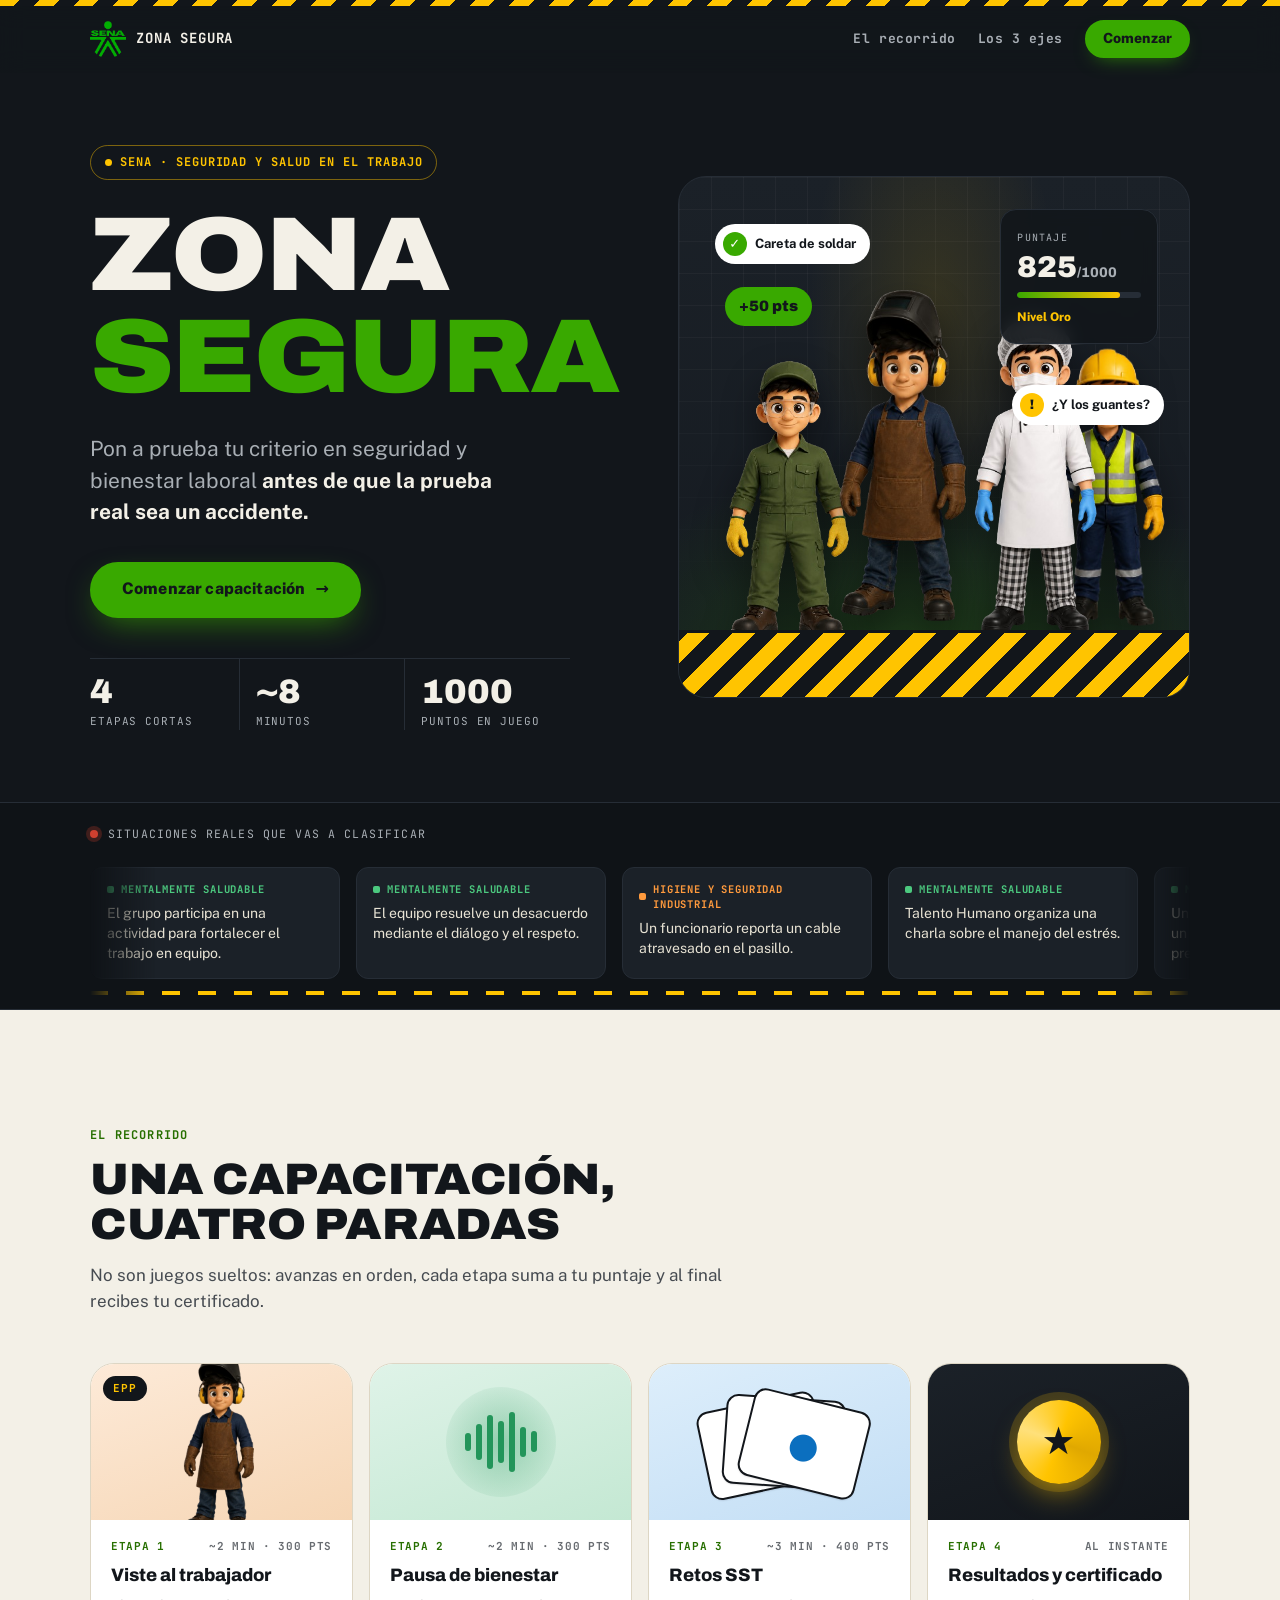
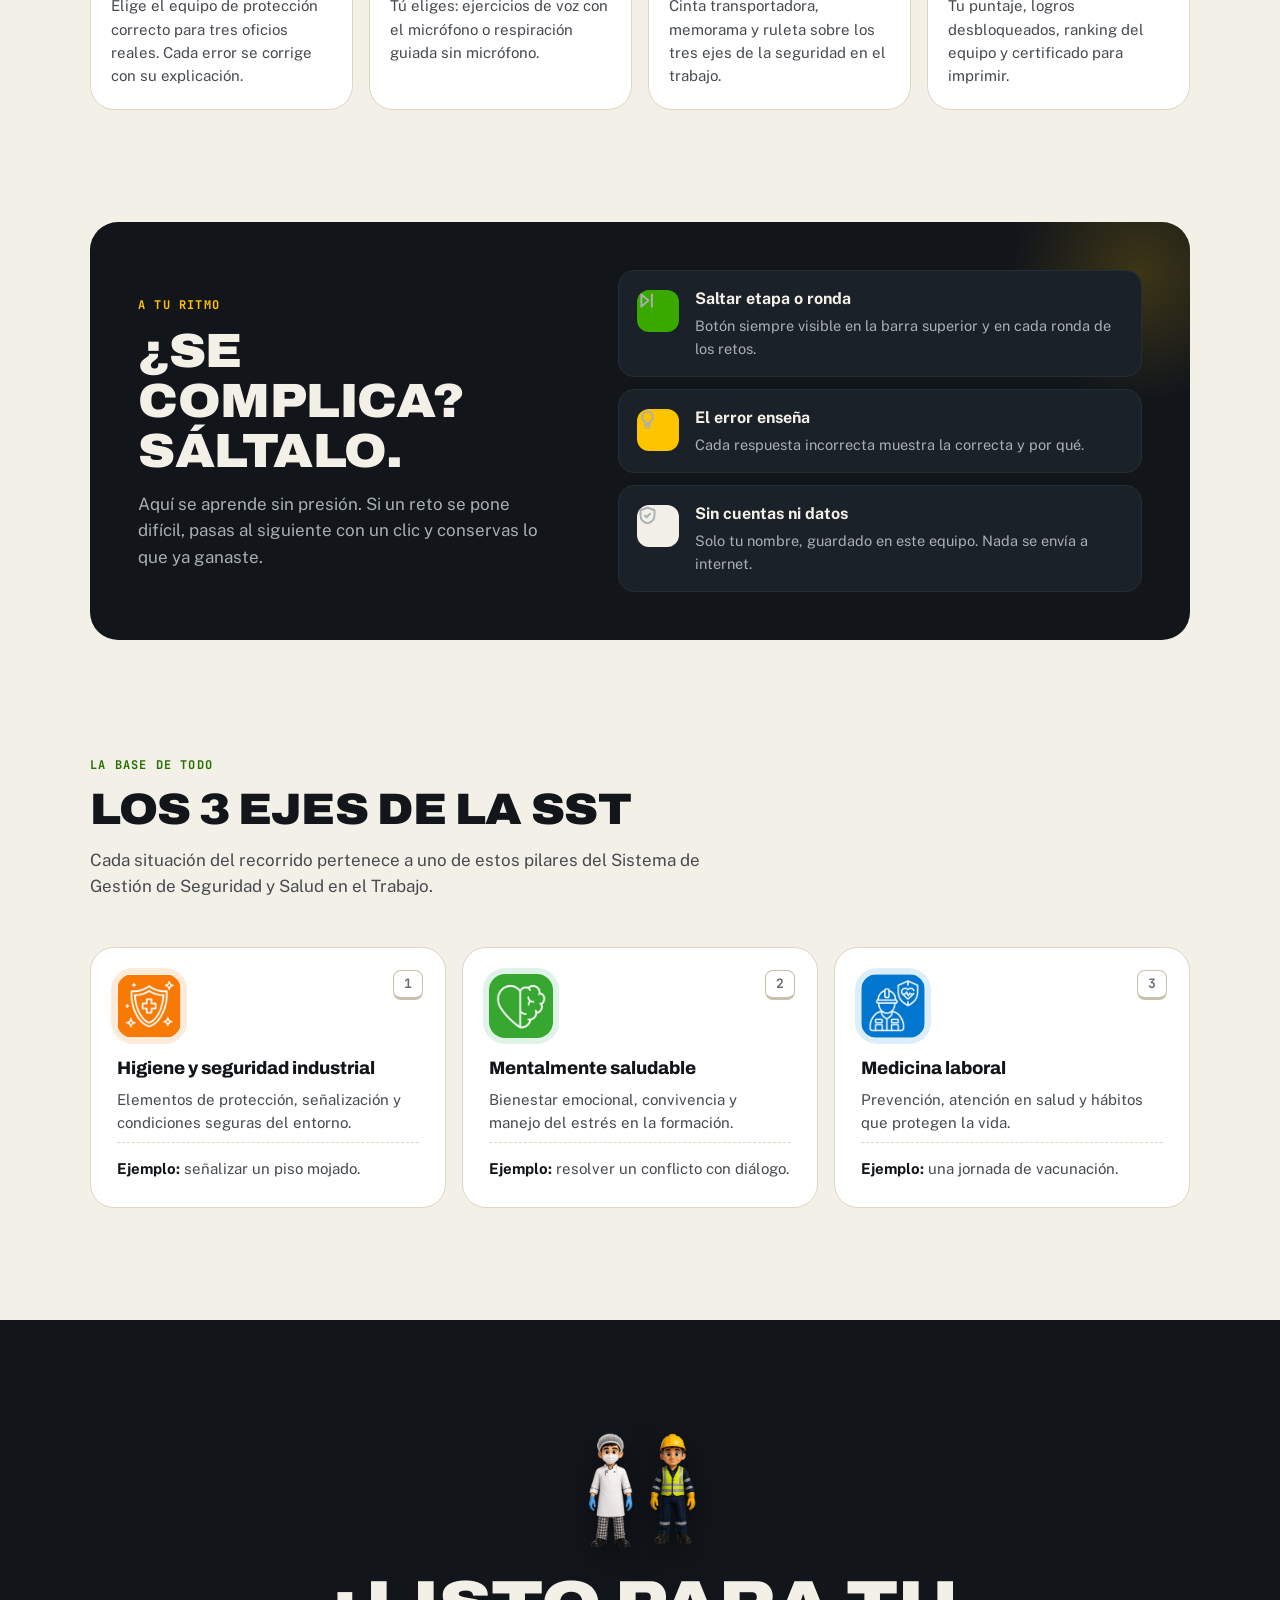
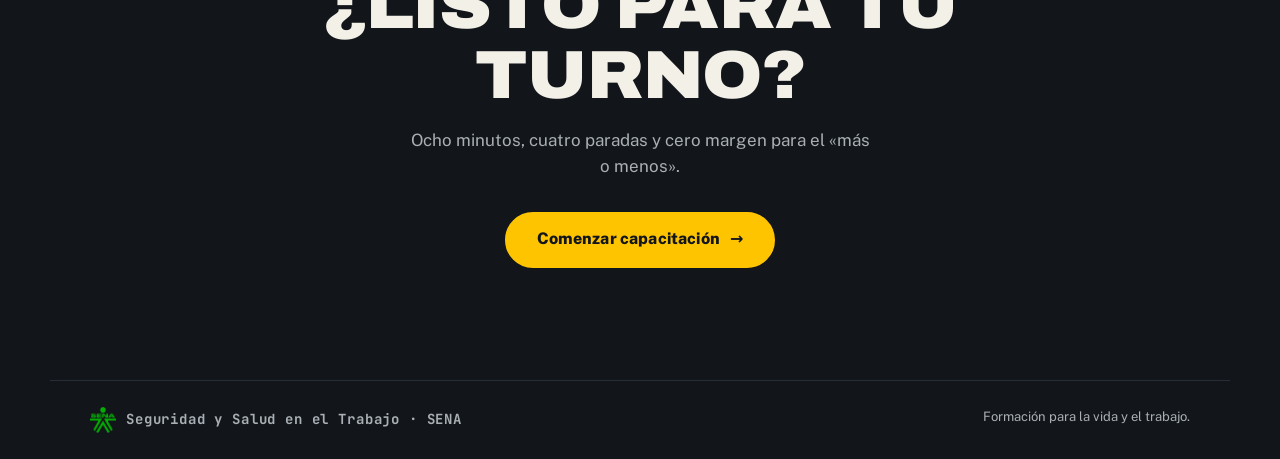
==== commit 54ade959: "feat: saltar etapas y rondas, recorrido más corto y nuevo inicio - Botón «Saltar etapa» en la barra " ====
--- a/index.html
+++ b/index.html
@@ -7,7 +7,7 @@
   <meta name="description" content="Recorrido interactivo de Seguridad y Salud en el Trabajo: viste al trabajador con su EPP, cuida tu voz o tu respiración y supera los retos SST del SENA.">
   <meta name="theme-color" content="#12161b">
   <meta property="og:title" content="Zona Segura · Capacitación SST del SENA">
-  <meta property="og:description" content="Un recorrido de 4 etapas para aprender Seguridad y Salud en el Trabajo jugando.">
+  <meta property="og:description" content="Un recorrido corto de 4 etapas para aprender Seguridad y Salud en el Trabajo jugando.">
   <link rel="icon" type="image/png" href="assets/images/logo-sena.png">
   <link rel="preconnect" href="https://fonts.googleapis.com">
   <link rel="preconnect" href="https://fonts.gstatic.com" crossorigin>
@@ -21,70 +21,145 @@
 
   <nav class="home-nav" aria-label="Principal">
     <span class="brand"><img src="assets/images/logo-sena.png" alt="SENA"><span>ZONA SEGURA</span></span>
-    <a class="home-nav__link" href="#recorrido">Cómo funciona</a>
+    <div class="home-nav__links">
+      <a class="home-nav__link" href="#recorrido">El recorrido</a>
+      <a class="home-nav__link" href="#ejes">Los 3 ejes</a>
+      <a class="btn btn--primary btn--sm js-cta home-nav__cta" href="games/introduccion.html">Comenzar</a>
+    </div>
   </nav>
 
   <main id="main">
+    <!-- ================= HERO ================= -->
     <header class="hero">
-      <span class="hero__tag">SENA · SEGURIDAD Y SALUD EN EL TRABAJO</span>
-      <h1 class="display hero__title">Zona <em>Segura</em></h1>
-      <p class="hero__lead">Pon a prueba tu criterio en seguridad y bienestar laboral <strong>antes de que la prueba real sea un accidente.</strong></p>
-
-      <div class="hero__actions" id="hero-actions">
-        <a class="btn btn--primary btn--lg" href="games/introduccion.html" id="cta-main">Comenzar capacitación <span aria-hidden="true">→</span></a>
-        <button class="btn btn--ghost" type="button" id="cta-reset" hidden>Empezar con otra persona</button>
-      </div>
-      <p class="hero__resume" id="hero-resume" hidden></p>
-
-      <ul class="hero__facts">
-        <li>4 ETAPAS SEGUIDAS</li>
-        <li>~12 MINUTOS</li>
-        <li>SIN INSTALAR NADA</li>
-      </ul>
-
-      <div class="belt" aria-hidden="true">
-        <p class="belt__label">Así entra cada situación a la cinta</p>
+      <div class="hero__copy">
+        <span class="hero__tag">SENA · SEGURIDAD Y SALUD EN EL TRABAJO</span>
+        <h1 class="display hero__title">Zona <em>Segura</em></h1>
+        <p class="hero__lead">Pon a prueba tu criterio en seguridad y bienestar laboral <strong>antes de que la prueba real sea un accidente.</strong></p>
+
+        <div class="hero__actions" id="hero-actions">
+          <a class="btn btn--primary btn--lg" href="games/introduccion.html" id="cta-main">Comenzar capacitación <span aria-hidden="true">→</span></a>
+          <button class="btn btn--ghost" type="button" id="cta-reset" hidden>Empezar con otra persona</button>
+        </div>
+        <p class="hero__resume" id="hero-resume" hidden></p>
+
+        <ul class="hero__facts">
+          <li><b>4</b><span>etapas cortas</span></li>
+          <li><b>~8</b><span>minutos</span></li>
+          <li><b>1000</b><span>puntos en juego</span></li>
+        </ul>
+      </div>
+
+      <div class="hero__art" aria-hidden="true">
+        <div class="crew">
+          <div class="crew__spot"></div>
+          <img class="crew__w crew__w--1" src="assets/images/epps/ganaderia/vestido.png" alt="">
+          <img class="crew__w crew__w--2" src="assets/images/epps/soldadura/vestido.png" alt="">
+          <img class="crew__w crew__w--3" src="assets/images/epps/cocina/vestido.png" alt="">
+          <img class="crew__w crew__w--4" src="assets/images/epps/maquinaria/vestido.png" alt="">
+          <div class="crew__floor"></div>
+          <span class="float-chip float-chip--ok"><i>✓</i>Careta de soldar</span>
+          <span class="float-chip float-chip--pts">+50 pts</span>
+          <span class="float-chip float-chip--warn"><i>!</i>¿Y los guantes?</span>
+          <div class="mini-score">
+            <span>PUNTAJE</span>
+            <b>825<small>/1000</small></b>
+            <div class="mini-score__bar"><i></i></div>
+            <em>Nivel Oro</em>
+          </div>
+        </div>
+      </div>
+    </header>
+
+    <!-- ================= CINTA ================= -->
+    <div class="belt" aria-hidden="true">
+      <div class="belt__inner">
+        <p class="belt__label"><span class="belt__dot"></span>Situaciones reales que vas a clasificar</p>
         <div class="belt__track"><div class="belt__items" id="belt-items"></div></div>
       </div>
-    </header>
+    </div>
 
     <div class="band">
+      <!-- ================= RECORRIDO ================= -->
       <section class="section" id="recorrido" aria-labelledby="recorrido-title">
         <div class="section__head">
           <span class="eyebrow">El recorrido</span>
-          <h2 class="h1" id="recorrido-title">Una sola capacitación, cuatro paradas</h2>
-          <p>No son juegos sueltos. Avanzas en orden, cada etapa suma a tu puntaje y al final recibes tu certificado de participación.</p>
+          <h2 class="h1" id="recorrido-title">Una capacitación, cuatro paradas</h2>
+          <p>No son juegos sueltos: avanzas en orden, cada etapa suma a tu puntaje y al final recibes tu certificado.</p>
         </div>
 
         <ol class="route">
-          <li class="route__step">
-            <span class="route__num">1</span>
-            <p class="route__time">~3 min</p>
-            <h3 class="h3">Viste al trabajador</h3>
-            <p>Elige los Elementos de Protección Personal correctos para cuatro oficios reales.</p>
-          </li>
-          <li class="route__step">
-            <span class="route__num">2</span>
-            <p class="route__time">~2 a 4 min</p>
-            <h3 class="h3">Bienestar</h3>
-            <p>Escoge tu pausa: ejercicios de voz con micrófono o respiración guiada.</p>
-          </li>
-          <li class="route__step">
-            <span class="route__num">3</span>
-            <p class="route__time">~5 min</p>
-            <h3 class="h3">Retos SST</h3>
-            <p>Cinta transportadora, memorama y ruleta sobre los tres ejes de la SST.</p>
-          </li>
-          <li class="route__step">
-            <span class="route__num">4</span>
-            <p class="route__time">al instante</p>
-            <h3 class="h3">Resultados</h3>
-            <p>Tu puntaje sobre 1000, logros desbloqueados y certificado para imprimir.</p>
+          <li class="stop stop--epp">
+            <div class="stop__art" aria-hidden="true">
+              <img src="assets/images/epps/soldadura/vestido.png" alt="">
+              <span class="stop__badge">EPP</span>
+            </div>
+            <div class="stop__body">
+              <p class="stop__meta"><span class="stop__n">Etapa 1</span><span>~2 min · 300 pts</span></p>
+              <h3 class="h3">Viste al trabajador</h3>
+              <p>Elige el equipo de protección correcto para tres oficios reales. Cada error se corrige con su explicación.</p>
+            </div>
+          </li>
+          <li class="stop stop--bien">
+            <div class="stop__art" aria-hidden="true">
+              <div class="stop__orb"></div>
+              <div class="bars"><i></i><i></i><i></i><i></i><i></i><i></i><i></i></div>
+            </div>
+            <div class="stop__body">
+              <p class="stop__meta"><span class="stop__n">Etapa 2</span><span>~2 min · 300 pts</span></p>
+              <h3 class="h3">Pausa de bienestar</h3>
+              <p>Tú eliges: ejercicios de voz con el micrófono o respiración guiada sin micrófono.</p>
+            </div>
+          </li>
+          <li class="stop stop--retos">
+            <div class="stop__art" aria-hidden="true">
+              <div class="stop__cards"><i></i><i></i><i></i></div>
+            </div>
+            <div class="stop__body">
+              <p class="stop__meta"><span class="stop__n">Etapa 3</span><span>~3 min · 400 pts</span></p>
+              <h3 class="h3">Retos SST</h3>
+              <p>Cinta transportadora, memorama y ruleta sobre los tres ejes de la seguridad en el trabajo.</p>
+            </div>
+          </li>
+          <li class="stop stop--final">
+            <div class="stop__art" aria-hidden="true">
+              <div class="stop__medal">★</div>
+            </div>
+            <div class="stop__body">
+              <p class="stop__meta"><span class="stop__n">Etapa 4</span><span>al instante</span></p>
+              <h3 class="h3">Resultados y certificado</h3>
+              <p>Tu puntaje, logros desbloqueados, ranking del equipo y certificado para imprimir.</p>
+            </div>
           </li>
         </ol>
       </section>
 
-      <section class="section" style="padding-top:0" aria-labelledby="ejes-title">
+      <!-- ================= SIN PRESIÓN ================= -->
+      <section class="section section--tight" aria-labelledby="easy-title">
+        <div class="easy">
+          <div class="easy__head">
+            <span class="eyebrow">A tu ritmo</span>
+            <h2 class="h1" id="easy-title">¿Se complica? Sáltalo.</h2>
+            <p>Aquí se aprende sin presión. Si un reto se pone difícil, pasas al siguiente con un clic y conservas lo que ya ganaste.</p>
+          </div>
+          <ul class="easy__list">
+            <li>
+              <span class="easy__icon" aria-hidden="true"><svg viewBox="0 0 24 24" fill="none" stroke="currentColor" stroke-width="2.2" stroke-linecap="round" stroke-linejoin="round"><path d="M5 5l8 7-8 7V5zM17 5v14"/></svg></span>
+              <div><b>Saltar etapa o ronda</b><span>Botón siempre visible en la barra superior y en cada ronda de los retos.</span></div>
+            </li>
+            <li>
+              <span class="easy__icon" aria-hidden="true"><svg viewBox="0 0 24 24" fill="none" stroke="currentColor" stroke-width="2.2" stroke-linecap="round" stroke-linejoin="round"><path d="M9 18h6M10 21h4M12 3a6 6 0 00-3.5 10.9c.6.5 1 1.2 1 2.1h5c0-.9.4-1.6 1-2.1A6 6 0 0012 3z"/></svg></span>
+              <div><b>El error enseña</b><span>Cada respuesta incorrecta muestra la correcta y por qué.</span></div>
+            </li>
+            <li>
+              <span class="easy__icon" aria-hidden="true"><svg viewBox="0 0 24 24" fill="none" stroke="currentColor" stroke-width="2.2" stroke-linecap="round" stroke-linejoin="round"><path d="M12 3l8 3v6c0 4.5-3.4 8.3-8 9-4.6-.7-8-4.5-8-9V6l8-3z"/><path d="M9 12l2 2 4-4"/></svg></span>
+              <div><b>Sin cuentas ni datos</b><span>Solo tu nombre, guardado en este equipo. Nada se envía a internet.</span></div>
+            </li>
+          </ul>
+        </div>
+      </section>
+
+      <!-- ================= EJES ================= -->
+      <section class="section" id="ejes" style="padding-top:0" aria-labelledby="ejes-title">
         <div class="section__head">
           <span class="eyebrow">La base de todo</span>
           <h2 class="h1" id="ejes-title">Los 3 ejes de la SST</h2>
@@ -93,29 +168,49 @@
         <div class="ejes">
           <article class="eje eje--higiene">
             <img src="assets/images/eje-higiene.png" alt="">
+            <span class="eje__key" aria-hidden="true">1</span>
             <h3 class="h3">Higiene y seguridad industrial</h3>
             <p>Elementos de protección, señalización y condiciones seguras del entorno.</p>
             <p class="eje__eg"><b>Ejemplo:</b> señalizar un piso mojado.</p>
           </article>
           <article class="eje eje--mental">
             <img src="assets/images/eje-mental.png" alt="">
+            <span class="eje__key" aria-hidden="true">2</span>
             <h3 class="h3">Mentalmente saludable</h3>
             <p>Bienestar emocional, convivencia y manejo del estrés en la formación.</p>
             <p class="eje__eg"><b>Ejemplo:</b> resolver un conflicto con diálogo.</p>
           </article>
           <article class="eje eje--medicina">
             <img src="assets/images/eje-medicina.png" alt="">
+            <span class="eje__key" aria-hidden="true">3</span>
             <h3 class="h3">Medicina laboral</h3>
             <p>Prevención, atención en salud y hábitos que protegen la vida.</p>
             <p class="eje__eg"><b>Ejemplo:</b> una jornada de vacunación.</p>
           </article>
         </div>
       </section>
+
+      <!-- ================= RANKING (si hay historial) ================= -->
+      <section class="section section--tight" id="podio-wrap" aria-labelledby="podio-title" hidden>
+        <div class="podium-card">
+          <div>
+            <span class="eyebrow">En este equipo</span>
+            <h2 class="h2" id="podio-title">Mejores puntajes</h2>
+            <p class="muted" id="podio-meta"></p>
+          </div>
+          <ol class="podium" id="podio"></ol>
+        </div>
+      </section>
     </div>
 
+    <!-- ================= CIERRE ================= -->
     <section class="section closing" aria-labelledby="closing-title">
-      <h2 class="h1" id="closing-title">¿Listo para tu turno en la cinta?</h2>
-      <p>Un recorrido, cuatro etapas. Cero margen para el «más o menos».</p>
+      <div class="closing__crew" aria-hidden="true">
+        <img src="assets/images/epps/cocina/vestido.png" alt="">
+        <img src="assets/images/epps/maquinaria/vestido.png" alt="">
+      </div>
+      <h2 class="h1" id="closing-title">¿Listo para tu turno?</h2>
+      <p>Ocho minutos, cuatro paradas y cero margen para el «más o menos».</p>
       <div class="actions">
         <a class="btn btn--yellow btn--lg js-cta" href="games/introduccion.html">Comenzar capacitación <span aria-hidden="true">→</span></a>
       </div>
--- a/css/app.css
+++ b/css/app.css
@@ -287,6 +287,21 @@
 .topbar__compact-label span { color: var(--text-inverse-2); font-family: var(--font-mono); font-weight: 700; font-size: 11px; letter-spacing: 0.08em; display: block; }
 
 .topbar__tools { display: flex; align-items: center; gap: 8px; flex-shrink: 0; }
+.topbar__skip {
+  display: inline-flex; align-items: center; gap: 7px;
+  min-height: 38px; padding: 0 14px;
+  border: 1px solid var(--ink-3); border-radius: var(--r-pill);
+  background: transparent; color: var(--text-inverse-2);
+  font: 700 13px/1 var(--font-body); cursor: pointer;
+  transition: background 0.2s, color 0.2s, border-color 0.2s;
+}
+.topbar__skip svg { width: 15px; height: 15px; }
+.topbar__skip:hover { background: var(--ink-3); color: var(--text-inverse); border-color: var(--line-strong); }
+.topbar__skip:focus-visible { outline: none; box-shadow: 0 0 0 3px var(--ink), 0 0 0 5px var(--yellow); }
+@media (max-width: 560px) {
+  .topbar__skip { padding: 0 11px; }
+  .topbar__skip span { position: absolute; width: 1px; height: 1px; overflow: hidden; clip: rect(0 0 0 0); }
+}
 .score-pill {
   display: inline-flex; align-items: baseline; gap: 4px;
   padding: 7px 14px;
--- a/css/home.css
+++ b/css/home.css
@@ -5,32 +5,41 @@
 .home-foot .brand { flex-shrink: 1; min-width: 0; }
 .home-foot .brand span { display: inline; }
 
+/* ---------- Navegación ---------- */
 .home-nav {
+  position: sticky; top: 0; z-index: 30;
+  max-width: none;
+  padding: 14px max(var(--gutter), calc((100% - var(--maxw)) / 2 + var(--gutter)));
+  display: flex; align-items: center; justify-content: space-between; gap: 16px;
+  background: rgba(18, 22, 27, 0.82);
+  -webkit-backdrop-filter: blur(12px);
+  backdrop-filter: blur(12px);
+  border-bottom: 1px solid transparent;
+  transition: border-color 0.3s;
+}
+.home-nav.is-scrolled { border-bottom-color: var(--ink-3); }
+.home-nav .brand span { display: inline; }
+.home-nav__links { display: flex; align-items: center; gap: 22px; }
+.home-nav__link { font-family: var(--font-mono); font-size: 13px; font-weight: 700; color: var(--text-inverse-2); text-decoration: none; letter-spacing: 0.04em; }
+.home-nav__link:hover { color: var(--text-inverse); }
+.home-nav__cta { opacity: 0; transform: translateY(-4px); pointer-events: none; transition: opacity 0.25s, transform 0.25s var(--ease-out); }
+.home-nav.is-scrolled .home-nav__cta { opacity: 1; transform: none; pointer-events: auto; }
+@media (max-width: 640px) {
+  .home-nav__link { display: none; }
+}
+
+/* ---------- Hero ---------- */
+.hero {
+  position: relative;
   max-width: var(--maxw);
   margin: 0 auto;
-  padding: 18px var(--gutter);
-  display: flex; align-items: center; justify-content: space-between; gap: 16px;
-}
-.home-nav .brand span { display: inline; }
-.home-nav__link { font-family: var(--font-mono); font-size: 13px; font-weight: 700; color: var(--text-inverse-2); text-decoration: none; letter-spacing: 0.04em; }
-.home-nav__link:hover { color: var(--text-inverse); }
-
-.hero {
-  position: relative;
-  overflow-x: clip;
-  max-width: var(--maxw);
-  margin: 0 auto;
-  padding: clamp(40px, 8vw, 96px) var(--gutter) 0;
-}
-.hero::before {
-  content: '';
-  position: absolute; z-index: 0;
-  right: -10%; top: -10%;
-  width: min(680px, 90vw); aspect-ratio: 1;
-  background: radial-gradient(circle, rgba(57, 169, 0, 0.24), transparent 65%);
-  pointer-events: none;
-}
-.hero > * { position: relative; z-index: 1; }
+  padding: clamp(32px, 6vw, 72px) var(--gutter) clamp(40px, 6vw, 72px);
+  display: grid;
+  grid-template-columns: minmax(0, 1.05fr) minmax(0, 1fr);
+  gap: clamp(24px, 4vw, 56px);
+  align-items: center;
+}
+.hero__copy { position: relative; z-index: 2; }
 .hero__tag {
   display: inline-flex; align-items: center; gap: 8px;
   padding: 7px 14px;
@@ -39,24 +48,31 @@
   color: var(--yellow);
   font-family: var(--font-mono); font-size: 12px; font-weight: 700; letter-spacing: 0.08em;
 }
-.hero__tag::before { content: ''; width: 7px; height: 7px; border-radius: 50%; background: var(--yellow); }
-.hero__title { font-size: clamp(64px, 13vw, 168px); margin-top: 26px; }
+.hero__tag::before { content: ''; width: 7px; height: 7px; border-radius: 50%; background: var(--yellow); animation: tag-pulse 2s ease-in-out infinite; }
+@keyframes tag-pulse { 50% { opacity: 0.35; } }
+.hero__title { font-size: clamp(56px, 8.2vw, 120px); margin-top: 24px; }
 .hero__title em { font-style: normal; color: var(--green); display: block; }
-.hero__lead { margin-top: 26px; max-width: 34ch; font-size: clamp(17px, 2vw, 21px); line-height: 1.5; color: var(--text-inverse-2); }
+.hero__lead { margin-top: 24px; max-width: 34ch; font-size: clamp(17px, 1.9vw, 21px); line-height: 1.5; color: var(--text-inverse-2); }
 .hero__lead strong { color: var(--text-inverse); font-weight: 700; }
-.hero__actions { margin-top: 36px; display: flex; flex-wrap: wrap; gap: 14px; align-items: center; }
+.hero__actions { margin-top: 34px; display: flex; flex-wrap: wrap; gap: 14px; align-items: center; }
 .hero__actions .btn--ghost { --btn-fg: var(--text-inverse-2); }
 .hero__actions .btn--ghost:hover { --btn-bg: var(--ink-3); --btn-fg: var(--text-inverse); }
+.hero__actions .btn--primary { box-shadow: 0 12px 32px -10px rgba(57, 169, 0, 0.7); }
+
 .hero__facts {
   list-style: none; padding: 0;
-  margin-top: 34px;
-  display: flex; flex-wrap: wrap; gap: 8px 26px;
-  font-family: var(--font-mono); font-size: 12.5px; letter-spacing: 0.06em; color: var(--text-inverse-2);
-}
-.hero__facts li { display: flex; align-items: center; gap: 8px; }
-.hero__facts li::before { content: ''; width: 6px; height: 6px; background: var(--green); transform: rotate(45deg); }
+  margin-top: 40px;
+  display: flex; flex-wrap: wrap; gap: 0;
+  border-top: 1px solid var(--ink-3);
+  max-width: 480px;
+}
+.hero__facts li { flex: 1 1 0; min-width: 0; padding: 16px 16px 0 0; display: flex; flex-direction: column; gap: 4px; }
+.hero__facts li + li { padding-left: 16px; border-left: 1px solid var(--ink-3); }
+.hero__facts b { font-family: var(--font-display); font-weight: 900; font-size: clamp(26px, 3vw, 34px); line-height: 1; color: var(--text-inverse); font-variant-numeric: tabular-nums; }
+.hero__facts span { font-family: var(--font-mono); font-size: 11px; letter-spacing: 0.08em; text-transform: uppercase; color: var(--text-inverse-2); }
+
 .hero__resume {
-  margin-top: 28px;
+  margin-top: 26px;
   display: inline-flex; align-items: center; gap: 12px;
   padding: 10px 16px 10px 10px;
   background: var(--ink-2);
@@ -65,35 +81,136 @@
   font-size: 14px; color: var(--text-inverse-2);
 }
 .hero__resume b { color: var(--text-inverse); }
-.hero__resume .avatar { width: 34px; height: 34px; border-radius: 50%; background: var(--green); color: var(--ink); display: grid; place-items: center; font-weight: 900; }
-
-/* Cinta demostrativa */
-.belt {
-  margin-top: clamp(48px, 7vw, 84px);
-  padding-top: 24px;
-  border-top: 1px solid var(--ink-3);
-}
-.belt__label { font-family: var(--font-mono); font-size: 11.5px; letter-spacing: 0.1em; color: var(--text-inverse-2); text-transform: uppercase; }
+.hero__resume .avatar { width: 34px; height: 34px; border-radius: 50%; background: var(--green); color: var(--ink); display: grid; place-items: center; font-weight: 900; flex-shrink: 0; }
+
+/* Cuadrilla de trabajadores */
+.hero__art { position: relative; min-width: 0; }
+.crew {
+  position: relative;
+  aspect-ratio: 1 / 1.02;
+  max-width: 560px;
+  margin-left: auto;
+  border-radius: 28px;
+  background:
+    radial-gradient(120% 80% at 50% 100%, rgba(57, 169, 0, 0.28), transparent 60%),
+    linear-gradient(180deg, var(--ink-2), #151a20);
+  border: 1px solid var(--ink-3);
+  overflow: hidden;
+  isolation: isolate;
+}
+.crew::before {
+  content: '';
+  position: absolute; inset: 0; z-index: -1;
+  background-image: linear-gradient(rgba(255, 255, 255, 0.035) 1px, transparent 1px), linear-gradient(90deg, rgba(255, 255, 255, 0.035) 1px, transparent 1px);
+  background-size: 32px 32px;
+  -webkit-mask-image: linear-gradient(180deg, #000 30%, transparent 85%);
+  mask-image: linear-gradient(180deg, #000 30%, transparent 85%);
+}
+.crew__spot {
+  position: absolute; left: 50%; top: -20%; width: 70%; height: 110%;
+  transform: translateX(-50%);
+  background: radial-gradient(50% 60% at 50% 40%, rgba(255, 196, 0, 0.12), transparent 70%);
+  pointer-events: none;
+}
+.crew__floor {
+  position: absolute; left: 0; right: 0; bottom: 0; height: 13%;
+  background: repeating-linear-gradient(-45deg, var(--yellow) 0 16px, var(--ink) 16px 32px);
+  border-top: 3px solid var(--ink);
+  z-index: 3;
+}
+.crew__w {
+  position: absolute; bottom: 10%;
+  height: 66%; width: auto;
+  filter: drop-shadow(0 18px 18px rgba(0, 0, 0, 0.45));
+  animation: crew-in 0.9s var(--ease-expo) both;
+}
+.crew__w--1 { left: -2%; height: 56%; z-index: 1; animation-delay: 0.05s; }
+.crew__w--2 { left: 21%; height: 70%; z-index: 2; animation-delay: 0.15s; }
+.crew__w--3 { left: 47%; height: 64%; z-index: 2; animation-delay: 0.25s; }
+.crew__w--4 { right: -3%; height: 58%; z-index: 1; animation-delay: 0.35s; }
+@keyframes crew-in { from { opacity: 0; transform: translateY(24px); } }
+
+.float-chip {
+  position: absolute; z-index: 4;
+  display: inline-flex; align-items: center; gap: 8px;
+  padding: 8px 14px 8px 8px;
+  border-radius: var(--r-pill);
+  background: var(--card); color: var(--text);
+  font-size: 13px; font-weight: 700;
+  box-shadow: var(--shadow-lg);
+  animation: chip-float 5s ease-in-out infinite, crew-in 0.8s var(--ease-expo) both;
+}
+.float-chip i { width: 24px; height: 24px; border-radius: 50%; display: grid; place-items: center; font-style: normal; font-weight: 900; font-size: 13px; }
+.float-chip--ok { top: 9%; left: 7%; animation-delay: 0s, 0.6s; }
+.float-chip--ok i { background: var(--green); color: #fff; }
+.float-chip--warn { top: 40%; right: 5%; animation-delay: -2.5s, 0.8s; }
+.float-chip--warn i { background: var(--yellow); color: var(--ink); }
+.float-chip--pts {
+  top: 21%; left: 9%;
+  padding: 8px 14px;
+  background: var(--green); color: var(--ink);
+  font-family: var(--font-display); font-weight: 900; font-size: 15px;
+  animation-delay: -1.2s, 0.7s;
+}
+@keyframes chip-float { 50% { transform: translateY(-8px); } }
+
+.mini-score {
+  position: absolute; z-index: 4;
+  right: 6%; top: 6%;
+  width: 158px;
+  padding: 14px 16px;
+  border-radius: 16px;
+  background: rgba(18, 22, 27, 0.88);
+  border: 1px solid var(--ink-3);
+  -webkit-backdrop-filter: blur(8px);
+  backdrop-filter: blur(8px);
+  animation: crew-in 0.8s var(--ease-expo) 0.9s both;
+}
+.mini-score span { font-family: var(--font-mono); font-size: 10px; letter-spacing: 0.12em; color: var(--text-inverse-2); }
+.mini-score b { display: block; margin-top: 4px; font-family: var(--font-display); font-weight: 900; font-size: 30px; line-height: 1; color: var(--text-inverse); }
+.mini-score b small { font-size: 14px; color: var(--text-inverse-2); font-weight: 800; }
+.mini-score__bar { margin-top: 10px; height: 6px; border-radius: 3px; background: var(--ink-3); overflow: hidden; }
+.mini-score__bar i { display: block; height: 100%; width: 82.5%; background: linear-gradient(90deg, var(--green), var(--yellow)); border-radius: inherit; transform-origin: left; animation: bar-grow 1.4s var(--ease-expo) 1.1s both; }
+@keyframes bar-grow { from { transform: scaleX(0); } }
+.mini-score em { display: inline-block; margin-top: 10px; font-style: normal; font-size: 12px; font-weight: 800; color: var(--yellow); }
+
+@media (max-width: 960px) {
+  .hero { grid-template-columns: 1fr; }
+  .hero__title { font-size: clamp(56px, 15vw, 120px); }
+  .crew { margin: 0 auto; max-width: 520px; aspect-ratio: 1.15 / 1; }
+}
+@media (max-width: 480px) {
+  .crew { aspect-ratio: 1 / 1; border-radius: 22px; }
+  .float-chip { font-size: 12px; }
+  .float-chip--warn, .mini-score { display: none; }
+  .float-chip--pts { top: 9%; left: auto; right: 7%; }
+}
+
+/* ---------- Cinta demostrativa ---------- */
+.belt { border-top: 1px solid var(--ink-3); border-bottom: 1px solid var(--ink-3); background: #0f1317; }
+.belt__inner { max-width: var(--maxw); margin: 0 auto; padding: 22px var(--gutter) 6px; }
+.belt__label { display: flex; align-items: center; gap: 10px; font-family: var(--font-mono); font-size: 11.5px; letter-spacing: 0.1em; color: var(--text-inverse-2); text-transform: uppercase; }
+.belt__dot { width: 8px; height: 8px; border-radius: 50%; background: var(--danger); box-shadow: 0 0 0 4px rgba(209, 64, 47, 0.25); animation: tag-pulse 1.4s ease-in-out infinite; }
 .belt__track {
   position: relative;
-  margin-top: 18px;
-  padding: 14px 0 22px;
+  margin-top: 14px;
+  padding: 10px 0 24px;
   overflow: hidden;
-  -webkit-mask-image: linear-gradient(90deg, transparent, #000 7%, #000 93%, transparent);
-  mask-image: linear-gradient(90deg, transparent, #000 7%, #000 93%, transparent);
+  -webkit-mask-image: linear-gradient(90deg, transparent, #000 6%, #000 94%, transparent);
+  mask-image: linear-gradient(90deg, transparent, #000 6%, #000 94%, transparent);
 }
 .belt__track::after {
   content: '';
-  position: absolute; left: 0; right: 0; bottom: 6px; height: 4px;
+  position: absolute; left: 0; right: 0; bottom: 8px; height: 4px;
   background: repeating-linear-gradient(90deg, var(--yellow) 0 18px, transparent 18px 36px);
   animation: belt-rail 1.2s linear infinite;
 }
 @keyframes belt-rail { to { background-position: 36px 0; } }
-.belt__items { display: flex; gap: 16px; width: max-content; animation: belt-move 38s linear infinite; }
+.belt__items { display: flex; gap: 16px; width: max-content; animation: belt-move 42s linear infinite; }
 .belt__track:hover .belt__items { animation-play-state: paused; }
 @keyframes belt-move { to { transform: translateX(-50%); } }
 .belt__card {
-  width: 230px; flex-shrink: 0;
+  width: 250px; flex-shrink: 0;
   padding: 14px 16px;
   background: var(--ink-2);
   border: 1px solid var(--ink-3);
@@ -101,68 +218,173 @@
   font-size: 14px; line-height: 1.45;
   color: var(--paper-2);
 }
-.belt__card b { display: block; margin-bottom: 6px; font-family: var(--font-mono); font-size: 10.5px; letter-spacing: 0.08em; text-transform: uppercase; color: var(--c); }
+.belt__card b { display: flex; align-items: center; gap: 7px; margin-bottom: 6px; font-family: var(--font-mono); font-size: 10.5px; letter-spacing: 0.08em; text-transform: uppercase; color: var(--c); }
+.belt__card b::before { content: ''; width: 7px; height: 7px; border-radius: 2px; background: var(--c); flex-shrink: 0; }
 .belt__card[data-eje='mental'] { --c: #4cc97f; }
 .belt__card[data-eje='medicina'] { --c: #4aa7f0; }
 .belt__card[data-eje='higiene'] { --c: #ff9a3d; }
 
-/* Secciones claras */
+/* ---------- Secciones claras ---------- */
 .band { background: var(--paper); color: var(--text); }
-.band--dark { background: var(--ink); color: var(--text-inverse); }
 .section { max-width: var(--maxw); margin: 0 auto; padding: clamp(64px, 9vw, 112px) var(--gutter); }
+.section--tight { padding-top: 0; }
 .section__head { max-width: 640px; }
 .section__head .h1 { margin-top: 10px; text-transform: uppercase; }
 .section__head p { margin-top: 14px; color: var(--text-2); font-size: 17px; }
 
-/* Recorrido como línea de tiempo */
+/* ---------- Recorrido ---------- */
 .route {
   list-style: none; padding: 0;
   margin-top: 48px;
   display: grid;
   grid-template-columns: repeat(4, minmax(0, 1fr));
-  gap: 0;
-  position: relative;
-}
-.route::before {
+  gap: 16px;
+  counter-reset: stop;
+}
+.stop {
+  position: relative;
+  display: flex; flex-direction: column;
+  background: var(--card);
+  border: 1px solid var(--line);
+  border-radius: var(--r-lg);
+  overflow: hidden;
+  transition: transform 0.35s var(--ease-expo), box-shadow 0.35s var(--ease-expo), border-color 0.2s;
+}
+.stop:hover { transform: translateY(-4px); box-shadow: var(--shadow-md); border-color: var(--line-strong); }
+.stop:not(:last-child)::after {
   content: '';
-  position: absolute; left: 0; right: 0; top: 27px; height: 4px;
-  background: repeating-linear-gradient(90deg, var(--ink) 0 14px, var(--yellow) 14px 28px);
-  border-radius: 2px;
-}
-.route__step { position: relative; padding-right: 22px; }
-.route__num {
-  width: 58px; height: 58px;
-  border-radius: 18px;
+  position: absolute; z-index: 2;
+  right: -13px; top: 74px;
+  width: 10px; height: 10px;
+  border-top: 3px solid var(--ink); border-right: 3px solid var(--ink);
+  transform: rotate(45deg);
+}
+.stop__art {
+  position: relative;
+  height: 156px;
+  display: grid; place-items: center;
+  overflow: hidden;
+  background: var(--stop-bg, var(--paper-2));
+}
+.stop__body { padding: 18px 20px 22px; }
+.stop__meta { display: flex; align-items: center; justify-content: space-between; gap: 8px; font-family: var(--font-mono); font-size: 11px; font-weight: 700; letter-spacing: 0.06em; text-transform: uppercase; color: var(--text-3); }
+.stop__n { color: var(--green-ink); }
+.stop h3 { margin-top: 10px; }
+.stop__body > p:last-child { margin-top: 8px; color: var(--text-2); font-size: 15px; }
+
+.stop--epp { --stop-bg: linear-gradient(160deg, #fdead8, #f6d6b5); }
+.stop--epp .stop__art img { position: absolute; bottom: -18%; height: 130%; width: auto; transition: transform 0.5s var(--ease-expo); }
+.stop--epp:hover .stop__art img { transform: translateY(-6px) scale(1.03); }
+.stop__badge { position: absolute; top: 12px; left: 12px; padding: 4px 10px; border-radius: var(--r-pill); background: var(--ink); color: var(--yellow); font-family: var(--font-mono); font-size: 11px; font-weight: 700; letter-spacing: 0.08em; }
+
+.stop--bien { --stop-bg: linear-gradient(160deg, #dff3e8, #c4e8d3); }
+.stop__orb { position: absolute; width: 110px; height: 110px; border-radius: 50%; background: radial-gradient(circle, rgba(35, 149, 90, 0.35), rgba(35, 149, 90, 0.08) 70%); animation: orb-breathe 6s ease-in-out infinite; }
+@keyframes orb-breathe { 0%, 100% { transform: scale(0.7); } 40%, 55% { transform: scale(1.1); } }
+.stop--bien .bars { position: relative; display: flex; align-items: center; gap: 5px; height: 60px; }
+.stop--bien .bars i { width: 6px; border-radius: 3px; background: var(--eje-mental); animation: bar-eq 1.1s ease-in-out infinite; }
+.stop--bien .bars i:nth-child(1) { height: 30%; animation-delay: -0.2s; }
+.stop--bien .bars i:nth-child(2) { height: 60%; animation-delay: -0.5s; }
+.stop--bien .bars i:nth-child(3) { height: 90%; animation-delay: -0.1s; }
+.stop--bien .bars i:nth-child(4) { height: 70%; animation-delay: -0.7s; }
+.stop--bien .bars i:nth-child(5) { height: 100%; animation-delay: -0.3s; }
+.stop--bien .bars i:nth-child(6) { height: 50%; animation-delay: -0.6s; }
+.stop--bien .bars i:nth-child(7) { height: 35%; animation-delay: -0.4s; }
+@keyframes bar-eq { 50% { transform: scaleY(0.45); } }
+
+.stop--retos { --stop-bg: linear-gradient(160deg, #ddeefb, #c3def5); }
+.stop__cards { position: relative; width: 120px; height: 90px; }
+.stop__cards i { position: absolute; inset: 0; border-radius: 12px; background: radial-gradient(circle at 50% 55%, var(--c) 0 13px, transparent 14px), var(--card); border: 2px solid var(--ink); box-shadow: var(--shadow-sm); transition: transform 0.5s var(--ease-expo); }
+.stop__cards i:nth-child(1) { transform: rotate(-12deg) translateX(-18px); --c: var(--eje-higiene); }
+.stop__cards i:nth-child(2) { transform: rotate(4deg) translateX(4px); --c: var(--eje-mental); }
+.stop__cards i:nth-child(3) { transform: rotate(14deg) translateX(24px) translateY(-4px); --c: var(--eje-medicina); }
+.stop--retos:hover .stop__cards i:nth-child(1) { transform: rotate(-18deg) translateX(-30px); }
+.stop--retos:hover .stop__cards i:nth-child(3) { transform: rotate(20deg) translateX(36px) translateY(-8px); }
+
+.stop--final { --stop-bg: linear-gradient(160deg, var(--ink-2), var(--ink)); }
+.stop__medal {
+  width: 84px; height: 84px; border-radius: 50%;
+  display: grid; place-items: center;
+  background: conic-gradient(from 200deg, var(--yellow), #ffe07a, var(--yellow), #e0a800, var(--yellow));
+  color: var(--ink); font-size: 38px;
+  box-shadow: 0 0 0 8px rgba(255, 196, 0, 0.18), 0 14px 30px -8px rgba(255, 196, 0, 0.6);
+  transition: transform 0.6s var(--ease-expo);
+}
+.stop--final:hover .stop__medal { transform: rotate(-12deg) scale(1.06); }
+
+@media (max-width: 1000px) {
+  .route { grid-template-columns: repeat(2, minmax(0, 1fr)); }
+  .stop::after { display: none; }
+}
+@media (max-width: 560px) {
+  .route { grid-template-columns: 1fr; gap: 12px; }
+  .stop { flex-direction: row; }
+  .stop__art { width: 104px; height: auto; min-height: 128px; flex-shrink: 0; }
+  .stop--epp .stop__art img { height: 120%; bottom: -24%; }
+  .stop__orb { width: 70px; height: 70px; }
+  .stop--bien .bars { height: 40px; gap: 3px; }
+  .stop--bien .bars i { width: 4px; }
+  .stop__cards { transform: scale(0.6); }
+  .stop__medal { width: 58px; height: 58px; font-size: 26px; }
+  .stop__body { padding: 14px 16px 16px; }
+  .stop__meta { flex-direction: column; align-items: flex-start; gap: 2px; }
+}
+
+/* ---------- A tu ritmo ---------- */
+.easy {
+  display: grid;
+  grid-template-columns: minmax(0, 0.9fr) minmax(0, 1.1fr);
+  gap: clamp(24px, 4vw, 56px);
+  align-items: center;
+  padding: clamp(28px, 4vw, 48px);
+  border-radius: 28px;
   background: var(--ink);
-  color: var(--yellow);
-  display: grid; place-items: center;
-  font-family: var(--font-display); font-weight: 900; font-size: 24px;
-  position: relative;
-  box-shadow: 0 0 0 6px var(--paper);
-}
-.route__step:last-child .route__num { background: var(--green); color: var(--ink); }
-.route__time { margin-top: 20px; font-family: var(--font-mono); font-size: 11.5px; font-weight: 700; letter-spacing: 0.08em; color: var(--text-3); text-transform: uppercase; }
-.route__step h3 { margin-top: 6px; }
-.route__step p { margin-top: 8px; color: var(--text-2); font-size: 15px; }
-.route__opts { margin-top: 10px; display: flex; flex-wrap: wrap; gap: 6px; }
-
-@media (max-width: 860px) {
-  .route { grid-template-columns: 1fr; gap: 28px; }
-  .route::before { left: 27px; right: auto; top: 0; bottom: 0; width: 4px; height: auto; background: repeating-linear-gradient(180deg, var(--ink) 0 14px, var(--yellow) 14px 28px); }
-  .route__step { display: grid; grid-template-columns: 58px 1fr; gap: 0 20px; padding: 0; }
-  .route__num { grid-row: span 4; }
-  .route__time { margin-top: 4px; }
-}
-
-/* Ejes */
-.ejes { margin-top: 48px; display: grid; grid-template-columns: repeat(3, minmax(0, 1fr)); gap: 18px; }
+  color: var(--text-inverse);
+  position: relative;
+  overflow: hidden;
+}
+.easy::before {
+  content: '';
+  position: absolute; right: -80px; top: -80px; width: 260px; height: 260px; border-radius: 50%;
+  background: radial-gradient(circle, rgba(255, 196, 0, 0.18), transparent 70%);
+}
+.easy .eyebrow { color: var(--yellow); }
+.easy__head .h1 { margin-top: 10px; text-transform: uppercase; font-size: clamp(30px, 4.4vw, 48px); }
+.easy__head p { margin-top: 14px; color: var(--text-inverse-2); font-size: 17px; max-width: 42ch; }
+.easy__list { list-style: none; padding: 0; display: grid; gap: 12px; position: relative; }
+.easy__list li {
+  display: flex; gap: 16px; align-items: flex-start;
+  padding: 16px 18px;
+  border-radius: 16px;
+  background: var(--ink-2);
+  border: 1px solid var(--ink-3);
+}
+.easy__icon { width: 42px; height: 42px; flex-shrink: 0; border-radius: 12px; display: grid; place-items: center; background: var(--green); color: var(--ink); }
+.easy__list li:nth-child(2) .easy__icon { background: var(--yellow); }
+.easy__list li:nth-child(3) .easy__icon { background: var(--paper); }
+.easy__icon svg { width: 21px; height: 21px; }
+.easy__list b { display: block; font-size: 16px; }
+.easy__list span { display: block; margin-top: 3px; font-size: 14.5px; color: var(--text-inverse-2); }
+@media (max-width: 860px) { .easy { grid-template-columns: 1fr; } }
+
+/* ---------- Ejes ---------- */
+.ejes { margin-top: 48px; display: grid; grid-template-columns: repeat(3, minmax(0, 1fr)); gap: 16px; }
 .eje {
+  position: relative;
   padding: 26px;
   border-radius: var(--r-lg);
   background: var(--card);
   border: 1px solid var(--line);
-}
+  transition: transform 0.35s var(--ease-expo), box-shadow 0.35s var(--ease-expo);
+}
+.eje:hover { transform: translateY(-4px); box-shadow: var(--shadow-md); }
 .eje img { width: 64px; height: 64px; border-radius: 16px; box-shadow: 0 0 0 6px var(--cs); }
+.eje__key {
+  position: absolute; top: 22px; right: 22px;
+  min-width: 30px; height: 30px; padding: 0 8px;
+  display: grid; place-items: center;
+  border: 1px solid var(--line-strong); border-bottom-width: 3px; border-radius: 8px;
+  font-family: var(--font-mono); font-size: 13px; font-weight: 700; color: var(--text-3);
+}
 .eje h3 { margin-top: 20px; }
 .eje p { margin-top: 8px; color: var(--text-2); font-size: 15px; }
 .eje__eg { margin-top: 16px; padding-top: 14px; border-top: 1px dashed var(--line); font-size: 14px; color: var(--text-3); }
@@ -172,9 +394,33 @@
 .eje--higiene { --c: var(--eje-higiene); --cs: var(--eje-higiene-soft); }
 @media (max-width: 860px) { .ejes { grid-template-columns: 1fr; } }
 
-/* Llamado final */
-.closing { text-align: center; }
-.closing .h1 { text-transform: uppercase; max-width: 16ch; margin: 0 auto; font-size: clamp(32px, 6vw, 64px); }
+/* ---------- Podio del equipo ---------- */
+.podium-card {
+  display: grid; grid-template-columns: minmax(0, 0.8fr) minmax(0, 1.2fr); gap: 24px 40px; align-items: center;
+  padding: clamp(24px, 4vw, 40px);
+  border-radius: 28px;
+  background: var(--card);
+  border: 1px solid var(--line);
+}
+.podium-card .h2 { margin-top: 8px; }
+.podium-card .muted { margin-top: 8px; font-size: 14.5px; }
+.podium { list-style: none; padding: 0; display: grid; gap: 8px; }
+.podium li { display: grid; grid-template-columns: 36px minmax(0, 1fr) auto; gap: 14px; align-items: center; padding: 12px 16px; border-radius: 14px; background: var(--paper); }
+.podium .pos { width: 32px; height: 32px; border-radius: 50%; display: grid; place-items: center; font-family: var(--font-display); font-weight: 900; background: var(--paper-2); color: var(--text-2); }
+.podium li:nth-child(1) .pos { background: var(--yellow); color: var(--ink); }
+.podium li:nth-child(2) .pos { background: #d5d9de; color: var(--ink); }
+.podium li:nth-child(3) .pos { background: #e8b88a; color: var(--ink); }
+.podium .who { min-width: 0; font-weight: 700; overflow: hidden; text-overflow: ellipsis; white-space: nowrap; }
+.podium .who small { display: block; font-weight: 400; font-size: 13px; color: var(--text-3); overflow: hidden; text-overflow: ellipsis; }
+.podium .pts { font-family: var(--font-display); font-weight: 900; font-size: 20px; font-variant-numeric: tabular-nums; }
+@media (max-width: 760px) { .podium-card { grid-template-columns: 1fr; } }
+
+/* ---------- Cierre ---------- */
+.closing { text-align: center; position: relative; }
+.closing__crew { display: flex; justify-content: center; gap: 0; margin-bottom: 18px; }
+.closing__crew img { height: 120px; width: auto; filter: drop-shadow(0 12px 14px rgba(0, 0, 0, 0.5)); }
+.closing__crew img + img { margin-left: -14px; }
+.closing .h1 { text-transform: uppercase; max-width: 16ch; margin: 0 auto; font-size: clamp(34px, 6vw, 68px); }
 .closing p { margin: 16px auto 0; max-width: 46ch; color: var(--text-inverse-2); font-size: 17px; }
 .closing .actions { justify-content: center; margin-top: 32px; }
 
@@ -190,4 +436,5 @@
 @media (prefers-reduced-motion: reduce) {
   .belt__items { animation: none; flex-wrap: wrap; width: auto; }
   .belt__items > :nth-child(n + 7) { display: none; }
-}
+  .crew__w, .float-chip, .mini-score, .mini-score__bar i, .stop__orb, .stop--bien .bars i, .hero__tag::before, .belt__dot { animation: none; }
+}
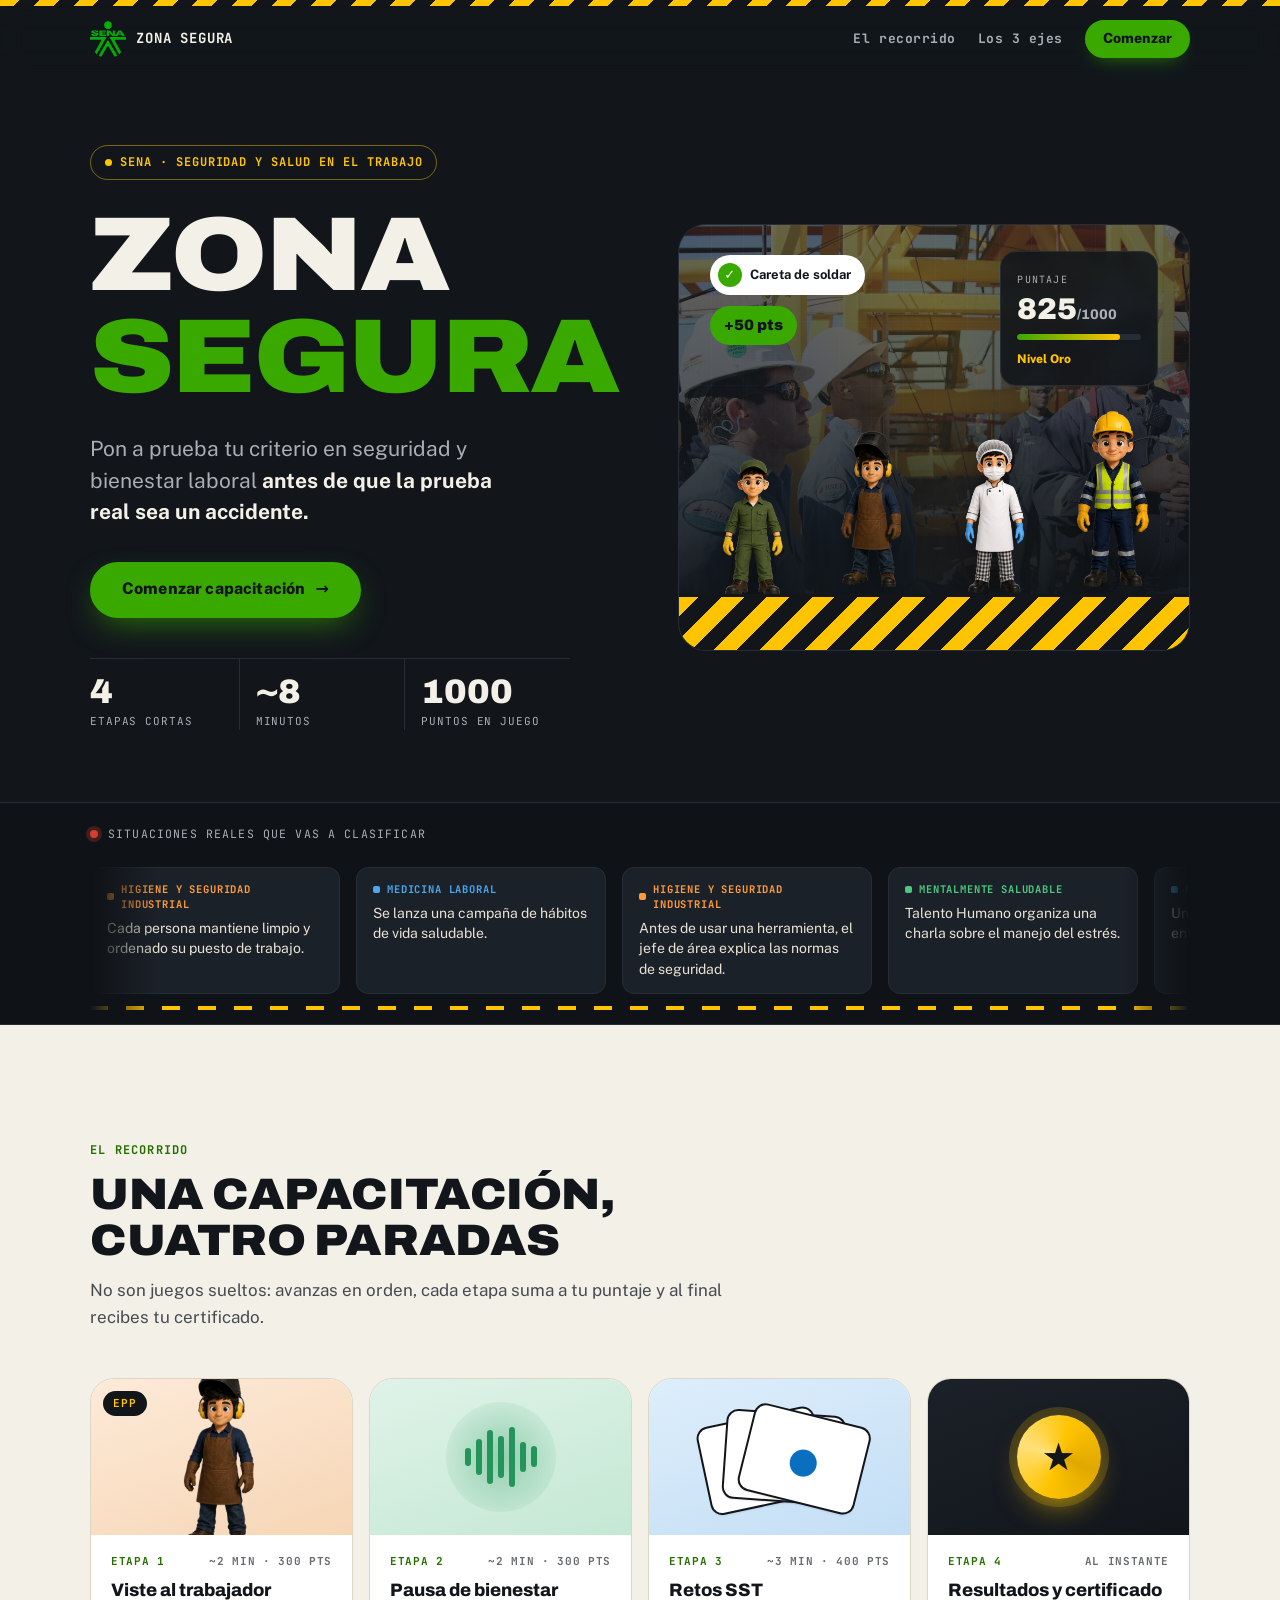
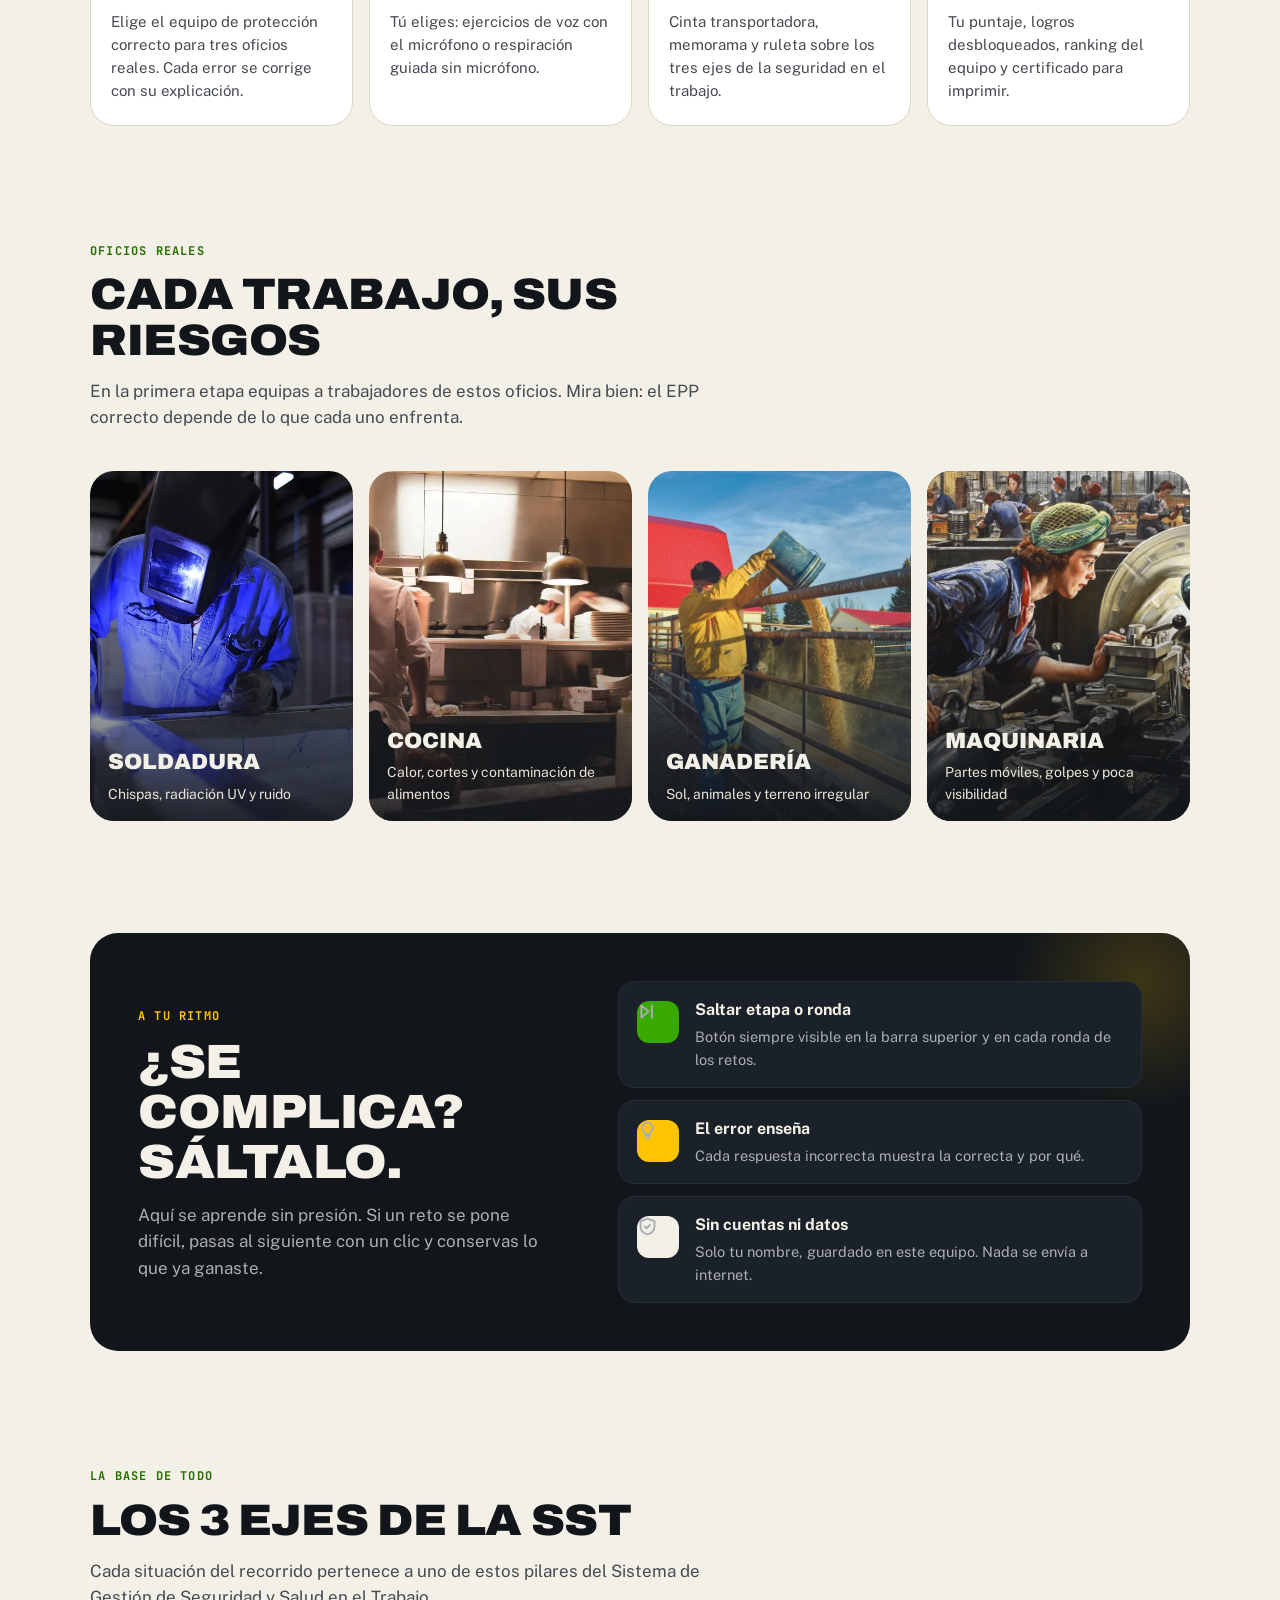
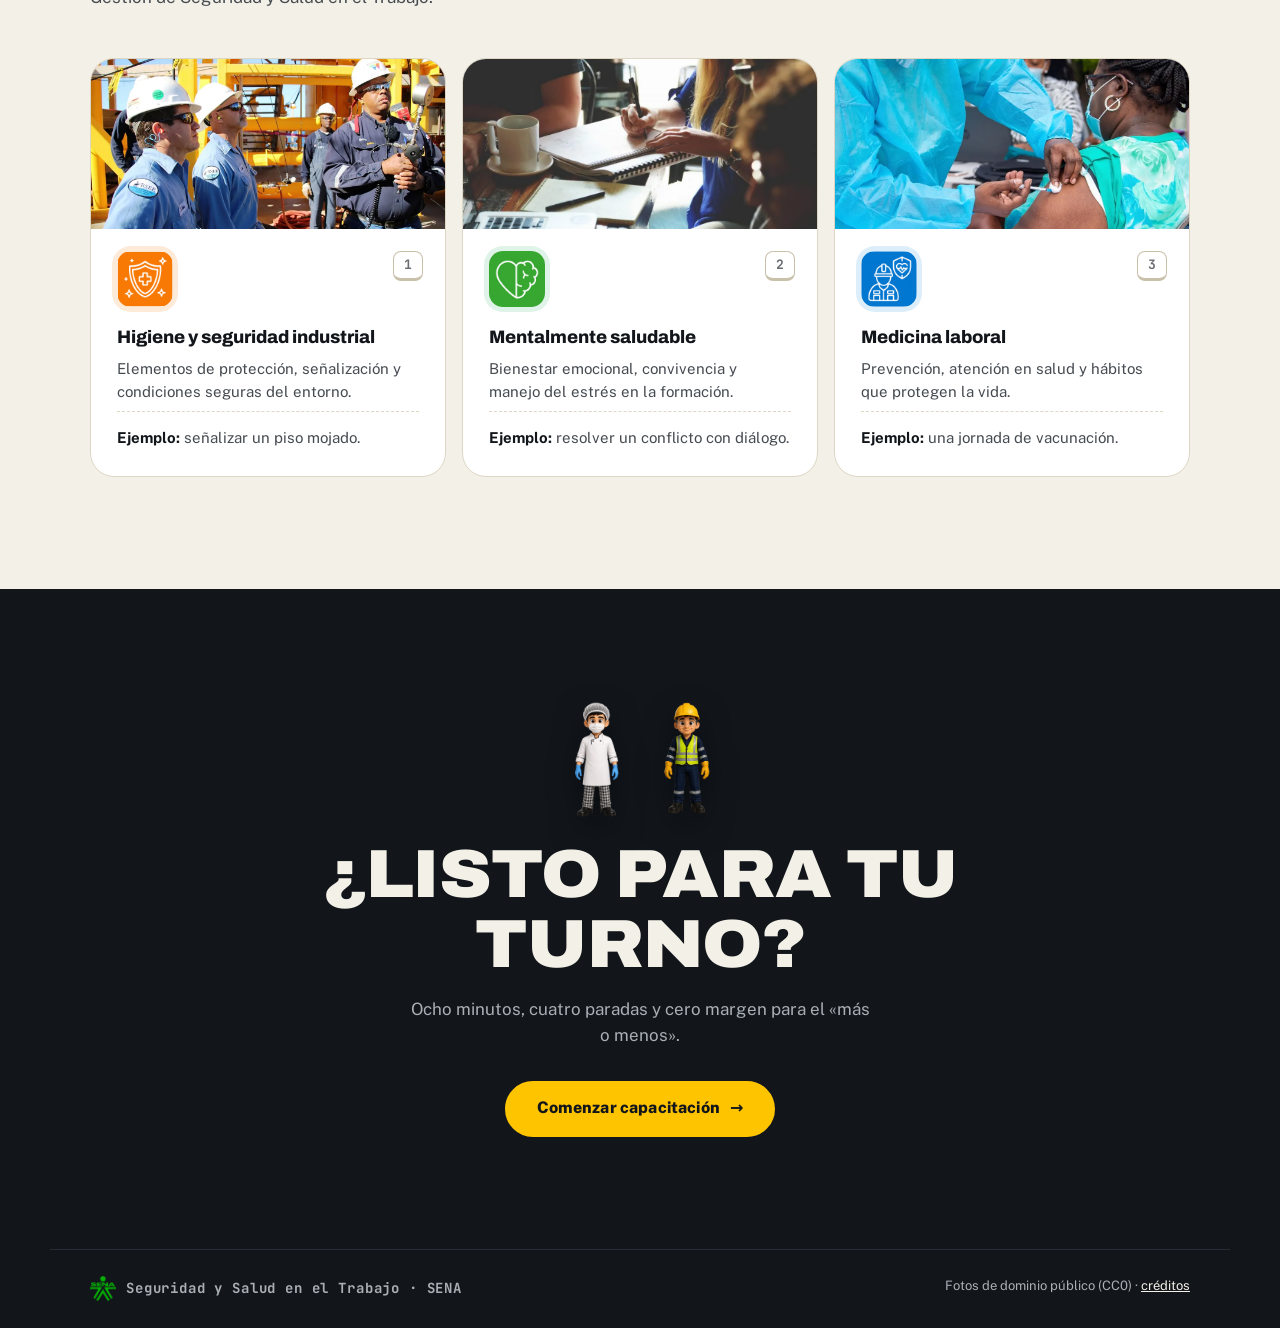
==== commit 264cd41b: "feat: fotos de dominio público y fin de las imágenes encimadas - 10 fotos CC0 (Openverse) optimizada" ====
--- a/index.html
+++ b/index.html
@@ -51,15 +51,17 @@
 
       <div class="hero__art" aria-hidden="true">
         <div class="crew">
+          <img class="crew__bg" src="assets/images/fotos/industria.webp" alt="">
           <div class="crew__spot"></div>
-          <img class="crew__w crew__w--1" src="assets/images/epps/ganaderia/vestido.png" alt="">
-          <img class="crew__w crew__w--2" src="assets/images/epps/soldadura/vestido.png" alt="">
-          <img class="crew__w crew__w--3" src="assets/images/epps/cocina/vestido.png" alt="">
-          <img class="crew__w crew__w--4" src="assets/images/epps/maquinaria/vestido.png" alt="">
+          <div class="crew__line">
+            <img class="crew__w" src="assets/images/epps/ganaderia/vestido.png" alt="">
+            <img class="crew__w" src="assets/images/epps/soldadura/vestido.png" alt="">
+            <img class="crew__w" src="assets/images/epps/cocina/vestido.png" alt="">
+            <img class="crew__w" src="assets/images/epps/maquinaria/vestido.png" alt="">
+          </div>
           <div class="crew__floor"></div>
           <span class="float-chip float-chip--ok"><i>✓</i>Careta de soldar</span>
           <span class="float-chip float-chip--pts">+50 pts</span>
-          <span class="float-chip float-chip--warn"><i>!</i>¿Y los guantes?</span>
           <div class="mini-score">
             <span>PUNTAJE</span>
             <b>825<small>/1000</small></b>
@@ -131,6 +133,33 @@
             </div>
           </li>
         </ol>
+      </section>
+
+      <!-- ================= OFICIOS ================= -->
+      <section class="section section--tight" aria-labelledby="oficios-title">
+        <div class="section__head">
+          <span class="eyebrow">Oficios reales</span>
+          <h2 class="h1" id="oficios-title">Cada trabajo, sus riesgos</h2>
+          <p>En la primera etapa equipas a trabajadores de estos oficios. Mira bien: el EPP correcto depende de lo que cada uno enfrenta.</p>
+        </div>
+        <ul class="trades">
+          <li class="trade">
+            <img src="assets/images/fotos/soldadura.webp" alt="Soldador con careta trabajando una pieza de metal" loading="lazy">
+            <div class="trade__body"><b>Soldadura</b><span>Chispas, radiación UV y ruido</span></div>
+          </li>
+          <li class="trade">
+            <img src="assets/images/fotos/cocina.webp" alt="Cocinero de espaldas en una cocina industrial" loading="lazy">
+            <div class="trade__body"><b>Cocina</b><span>Calor, cortes y contaminación de alimentos</span></div>
+          </li>
+          <li class="trade">
+            <img src="assets/images/fotos/ganaderia.webp" alt="Trabajador vaciando alimento para el ganado en un corral" loading="lazy">
+            <div class="trade__body"><b>Ganadería</b><span>Sol, animales y terreno irregular</span></div>
+          </li>
+          <li class="trade">
+            <img src="assets/images/fotos/maquinaria.webp" alt="Operaria manejando un torno en un taller" loading="lazy" style="object-position:50% 30%">
+            <div class="trade__body"><b>Maquinaria</b><span>Partes móviles, golpes y poca visibilidad</span></div>
+          </li>
+        </ul>
       </section>
 
       <!-- ================= SIN PRESIÓN ================= -->
@@ -167,25 +196,34 @@
         </div>
         <div class="ejes">
           <article class="eje eje--higiene">
-            <img src="assets/images/eje-higiene.png" alt="">
+            <div class="eje__photo"><img src="assets/images/fotos/industria.webp" alt="Inspectores con casco y gafas de seguridad en una planta" loading="lazy"></div>
+            <div class="eje__body">
+            <img class="eje__icon" src="assets/images/eje-higiene.png" alt="">
             <span class="eje__key" aria-hidden="true">1</span>
             <h3 class="h3">Higiene y seguridad industrial</h3>
             <p>Elementos de protección, señalización y condiciones seguras del entorno.</p>
             <p class="eje__eg"><b>Ejemplo:</b> señalizar un piso mojado.</p>
+            </div>
           </article>
           <article class="eje eje--mental">
-            <img src="assets/images/eje-mental.png" alt="">
+            <div class="eje__photo"><img src="assets/images/fotos/equipo.webp" alt="Equipo de trabajo conversando alrededor de una mesa" loading="lazy"></div>
+            <div class="eje__body">
+            <img class="eje__icon" src="assets/images/eje-mental.png" alt="">
             <span class="eje__key" aria-hidden="true">2</span>
             <h3 class="h3">Mentalmente saludable</h3>
             <p>Bienestar emocional, convivencia y manejo del estrés en la formación.</p>
             <p class="eje__eg"><b>Ejemplo:</b> resolver un conflicto con diálogo.</p>
+            </div>
           </article>
           <article class="eje eje--medicina">
-            <img src="assets/images/eje-medicina.png" alt="">
+            <div class="eje__photo"><img src="assets/images/fotos/vacunacion.webp" alt="Enfermera aplicando una vacuna" loading="lazy"></div>
+            <div class="eje__body">
+            <img class="eje__icon" src="assets/images/eje-medicina.png" alt="">
             <span class="eje__key" aria-hidden="true">3</span>
             <h3 class="h3">Medicina laboral</h3>
             <p>Prevención, atención en salud y hábitos que protegen la vida.</p>
             <p class="eje__eg"><b>Ejemplo:</b> una jornada de vacunación.</p>
+            </div>
           </article>
         </div>
       </section>
@@ -219,7 +257,7 @@
 
   <footer class="home-foot">
     <span class="brand"><img src="assets/images/logo-sena.png" alt=""><span>Seguridad y Salud en el Trabajo · SENA</span></span>
-    <span>Formación para la vida y el trabajo.</span>
+    <span>Fotos de dominio público (CC0) · <a href="assets/images/fotos/CREDITOS.md">créditos</a></span>
   </footer>
 
   <script src="js/core.js"></script>
--- a/css/app.css
+++ b/css/app.css
@@ -357,6 +357,32 @@
   place-items: center;
   color: var(--text-inverse);
 }
+/* Arte con fotografía (fotos CC0 en assets/images/fotos) */
+.art-photo { position: absolute; inset: 0; width: 100%; height: 100%; object-fit: cover; }
+.has-photo::before {
+  content: ''; position: absolute; inset: 0; z-index: 1; pointer-events: none;
+  background: linear-gradient(180deg, rgba(18, 22, 27, 0) 35%, rgba(18, 22, 27, 0.82) 100%);
+}
+.has-photo { place-items: end start; }
+.art-badge {
+  position: relative; z-index: 2;
+  margin: 16px;
+  display: inline-flex; align-items: center; gap: 12px;
+  padding: 10px 16px 10px 12px;
+  border-radius: var(--r-pill);
+  background: rgba(18, 22, 27, 0.78);
+  border: 1px solid rgba(255, 255, 255, 0.12);
+  -webkit-backdrop-filter: blur(8px);
+  backdrop-filter: blur(8px);
+  color: var(--text-inverse);
+  font-size: 13.5px; font-weight: 700;
+}
+.art-badge small { display: block; font-weight: 400; font-size: 12px; color: var(--text-inverse-2); }
+.art-credit {
+  position: absolute; z-index: 2; right: 12px; bottom: 10px;
+  font-family: var(--font-mono); font-size: 10px; letter-spacing: 0.06em; color: rgba(243, 240, 231, 0.6);
+}
+
 .how {
   list-style: none; padding: 0;
   display: grid; gap: 12px;
--- a/css/home.css
+++ b/css/home.css
@@ -87,8 +87,8 @@
 .hero__art { position: relative; min-width: 0; }
 .crew {
   position: relative;
-  aspect-ratio: 1 / 1.02;
-  max-width: 560px;
+  aspect-ratio: 1.2 / 1;
+  max-width: 580px;
   margin-left: auto;
   border-radius: 28px;
   background:
@@ -106,6 +106,16 @@
   -webkit-mask-image: linear-gradient(180deg, #000 30%, transparent 85%);
   mask-image: linear-gradient(180deg, #000 30%, transparent 85%);
 }
+.crew__bg {
+  position: absolute; inset: 0; z-index: -2;
+  width: 100%; height: 100%; object-fit: cover; object-position: 50% 30%;
+  opacity: 0.55;
+  filter: saturate(0.8);
+}
+.crew::after {
+  content: ''; position: absolute; inset: 0; z-index: -1; pointer-events: none;
+  background: linear-gradient(180deg, rgba(18, 22, 27, 0.35) 0%, rgba(18, 22, 27, 0.55) 45%, rgba(18, 22, 27, 0.95) 88%);
+}
 .crew__spot {
   position: absolute; left: 50%; top: -20%; width: 70%; height: 110%;
   transform: translateX(-50%);
@@ -118,16 +128,22 @@
   border-top: 3px solid var(--ink);
   z-index: 3;
 }
+.crew__line {
+  position: absolute; z-index: 2;
+  left: 3%; right: 3%; bottom: 12%;
+  height: 54%;
+  display: flex; align-items: flex-end; justify-content: space-between; gap: 1.5%;
+}
 .crew__w {
-  position: absolute; bottom: 10%;
-  height: 66%; width: auto;
+  flex: 1 1 0; min-width: 0;
+  width: 100%; max-height: 100%;
+  object-fit: contain; object-position: bottom;
   filter: drop-shadow(0 18px 18px rgba(0, 0, 0, 0.45));
   animation: crew-in 0.9s var(--ease-expo) both;
 }
-.crew__w--1 { left: -2%; height: 56%; z-index: 1; animation-delay: 0.05s; }
-.crew__w--2 { left: 21%; height: 70%; z-index: 2; animation-delay: 0.15s; }
-.crew__w--3 { left: 47%; height: 64%; z-index: 2; animation-delay: 0.25s; }
-.crew__w--4 { right: -3%; height: 58%; z-index: 1; animation-delay: 0.35s; }
+.crew__w:nth-child(2) { animation-delay: 0.1s; }
+.crew__w:nth-child(3) { animation-delay: 0.2s; }
+.crew__w:nth-child(4) { animation-delay: 0.3s; }
 @keyframes crew-in { from { opacity: 0; transform: translateY(24px); } }
 
 .float-chip {
@@ -141,12 +157,10 @@
   animation: chip-float 5s ease-in-out infinite, crew-in 0.8s var(--ease-expo) both;
 }
 .float-chip i { width: 24px; height: 24px; border-radius: 50%; display: grid; place-items: center; font-style: normal; font-weight: 900; font-size: 13px; }
-.float-chip--ok { top: 9%; left: 7%; animation-delay: 0s, 0.6s; }
+.float-chip--ok { top: 7%; left: 6%; animation-delay: 0s, 0.6s; }
 .float-chip--ok i { background: var(--green); color: #fff; }
-.float-chip--warn { top: 40%; right: 5%; animation-delay: -2.5s, 0.8s; }
-.float-chip--warn i { background: var(--yellow); color: var(--ink); }
 .float-chip--pts {
-  top: 21%; left: 9%;
+  top: 19%; left: 6%;
   padding: 8px 14px;
   background: var(--green); color: var(--ink);
   font-family: var(--font-display); font-weight: 900; font-size: 15px;
@@ -177,13 +191,14 @@
 @media (max-width: 960px) {
   .hero { grid-template-columns: 1fr; }
   .hero__title { font-size: clamp(56px, 15vw, 120px); }
-  .crew { margin: 0 auto; max-width: 520px; aspect-ratio: 1.15 / 1; }
+  .crew { margin: 0 auto; max-width: 560px; aspect-ratio: 1.2 / 1; }
 }
 @media (max-width: 480px) {
-  .crew { aspect-ratio: 1 / 1; border-radius: 22px; }
+  .crew { aspect-ratio: 1.1 / 1; border-radius: 22px; }
   .float-chip { font-size: 12px; }
-  .float-chip--warn, .mini-score { display: none; }
-  .float-chip--pts { top: 9%; left: auto; right: 7%; }
+  .mini-score { display: none; }
+  .float-chip--pts { top: 7%; left: auto; right: 6%; }
+  .crew__line { height: 58%; }
 }
 
 /* ---------- Cinta demostrativa ---------- */
@@ -370,14 +385,19 @@
 .ejes { margin-top: 48px; display: grid; grid-template-columns: repeat(3, minmax(0, 1fr)); gap: 16px; }
 .eje {
   position: relative;
-  padding: 26px;
+  display: flex; flex-direction: column;
   border-radius: var(--r-lg);
   background: var(--card);
   border: 1px solid var(--line);
+  overflow: hidden;
   transition: transform 0.35s var(--ease-expo), box-shadow 0.35s var(--ease-expo);
 }
 .eje:hover { transform: translateY(-4px); box-shadow: var(--shadow-md); }
-.eje img { width: 64px; height: 64px; border-radius: 16px; box-shadow: 0 0 0 6px var(--cs); }
+.eje__photo { height: 170px; overflow: hidden; background: var(--ink); }
+.eje__photo img { width: 100%; height: 100%; object-fit: cover; transition: transform 0.6s var(--ease-expo); }
+.eje:hover .eje__photo img { transform: scale(1.04); }
+.eje__body { position: relative; padding: 22px 26px 26px; }
+.eje__icon { width: 56px; height: 56px; border-radius: 14px; box-shadow: 0 0 0 5px var(--cs); }
 .eje__key {
   position: absolute; top: 22px; right: 22px;
   min-width: 30px; height: 30px; padding: 0 8px;
@@ -417,13 +437,24 @@
 
 /* ---------- Cierre ---------- */
 .closing { text-align: center; position: relative; }
-.closing__crew { display: flex; justify-content: center; gap: 0; margin-bottom: 18px; }
+.closing__crew { display: flex; justify-content: center; gap: 14px; margin-bottom: 18px; }
 .closing__crew img { height: 120px; width: auto; filter: drop-shadow(0 12px 14px rgba(0, 0, 0, 0.5)); }
-.closing__crew img + img { margin-left: -14px; }
 .closing .h1 { text-transform: uppercase; max-width: 16ch; margin: 0 auto; font-size: clamp(34px, 6vw, 68px); }
 .closing p { margin: 16px auto 0; max-width: 46ch; color: var(--text-inverse-2); font-size: 17px; }
 .closing .actions { justify-content: center; margin-top: 32px; }
 
+.trades { list-style: none; padding: 0; margin-top: 40px; display: grid; grid-template-columns: repeat(4, minmax(0, 1fr)); gap: 16px; }
+.trade { position: relative; aspect-ratio: 3 / 4; border-radius: var(--r-lg); overflow: hidden; background: var(--ink); }
+.trade img { width: 100%; height: 100%; object-fit: cover; transition: transform 0.7s var(--ease-expo); }
+.trade:hover img { transform: scale(1.05); }
+.trade::after { content: ''; position: absolute; inset: 0; background: linear-gradient(180deg, transparent 40%, rgba(18, 22, 27, 0.9)); pointer-events: none; }
+.trade__body { position: absolute; z-index: 1; left: 18px; right: 18px; bottom: 16px; color: var(--text-inverse); }
+.trade__body b { display: block; font-family: var(--font-display); font-weight: 900; font-size: 22px; text-transform: uppercase; }
+.trade__body span { display: block; margin-top: 4px; font-size: 14px; color: var(--paper-2); }
+@media (max-width: 900px) { .trades { grid-template-columns: repeat(2, minmax(0, 1fr)); } }
+@media (max-width: 480px) { .trades { gap: 10px; } .trade__body { left: 12px; right: 10px; bottom: 12px; } .trade__body b { font-size: 17px; } .trade__body span { font-size: 12.5px; } }
+
+.home-foot a { color: var(--text-inverse); }
 .home-foot {
   max-width: var(--maxw); margin: 0 auto;
   padding: 26px var(--gutter);
